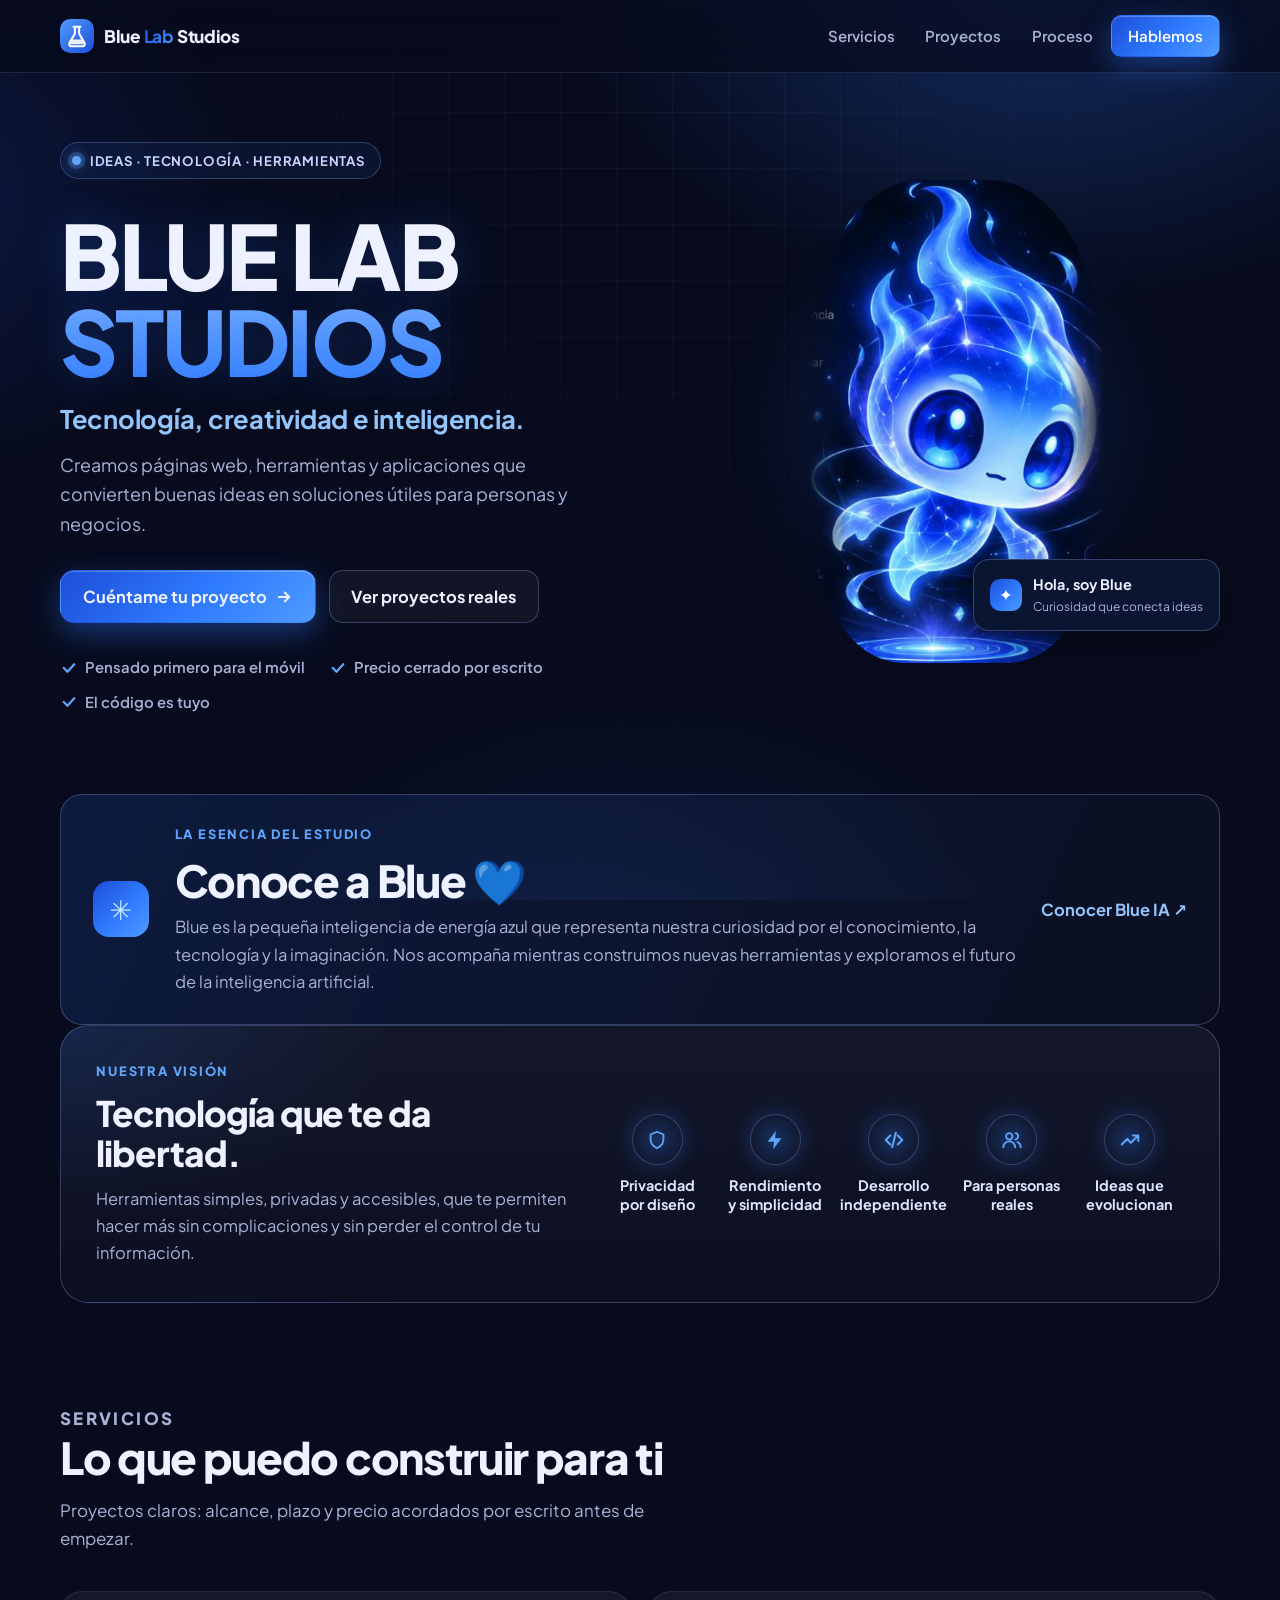
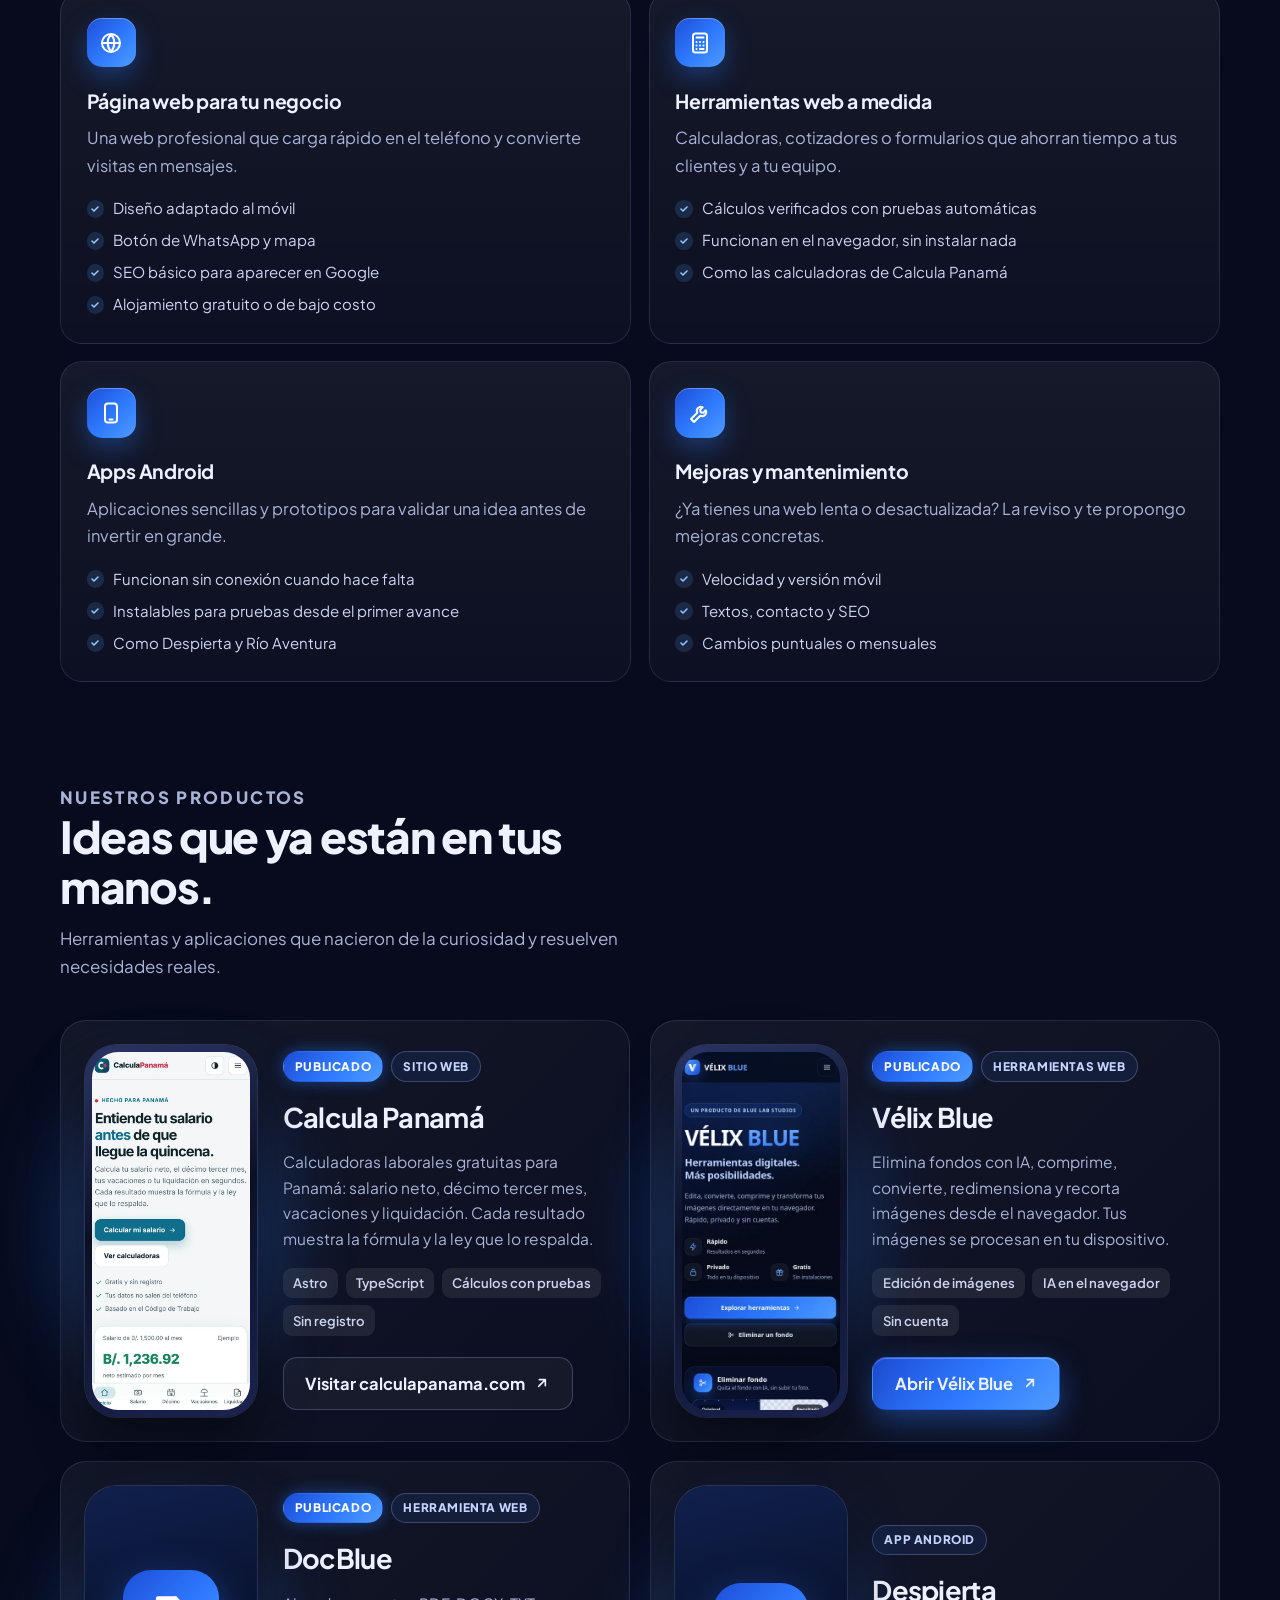
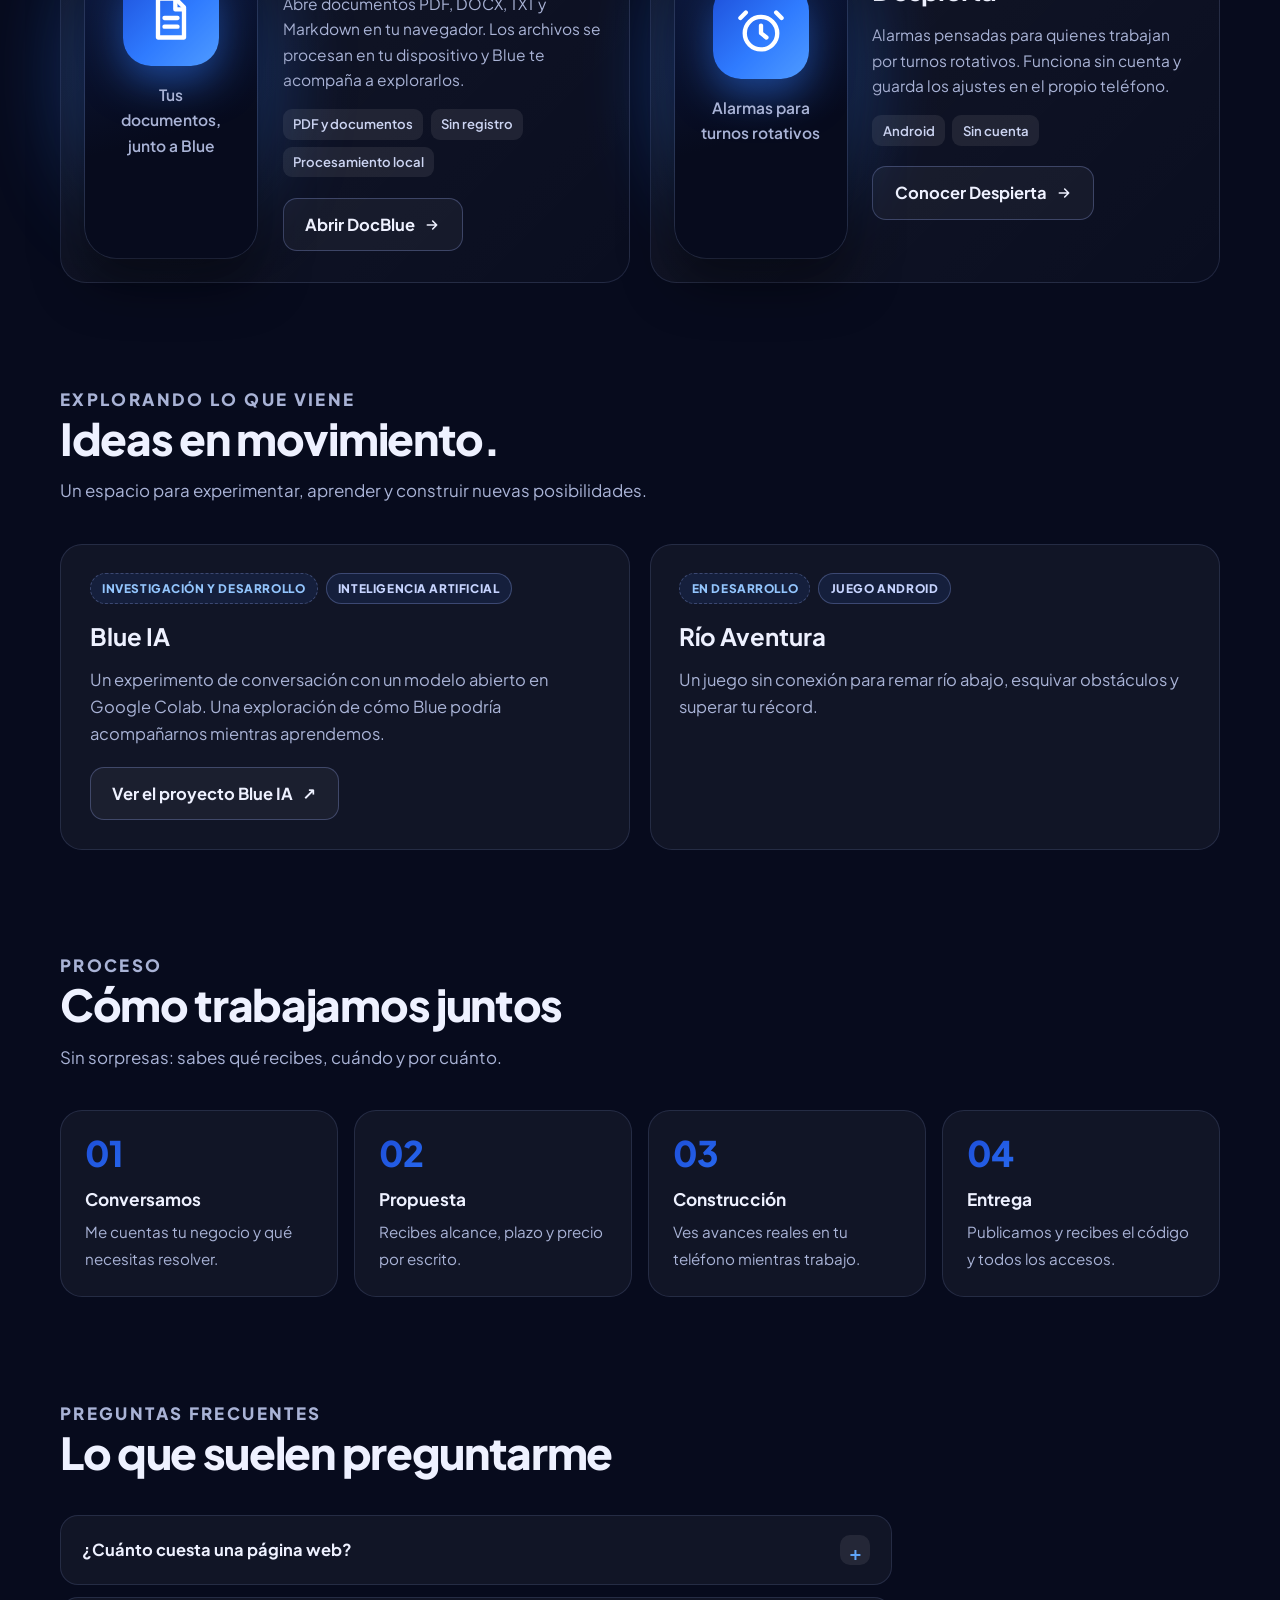
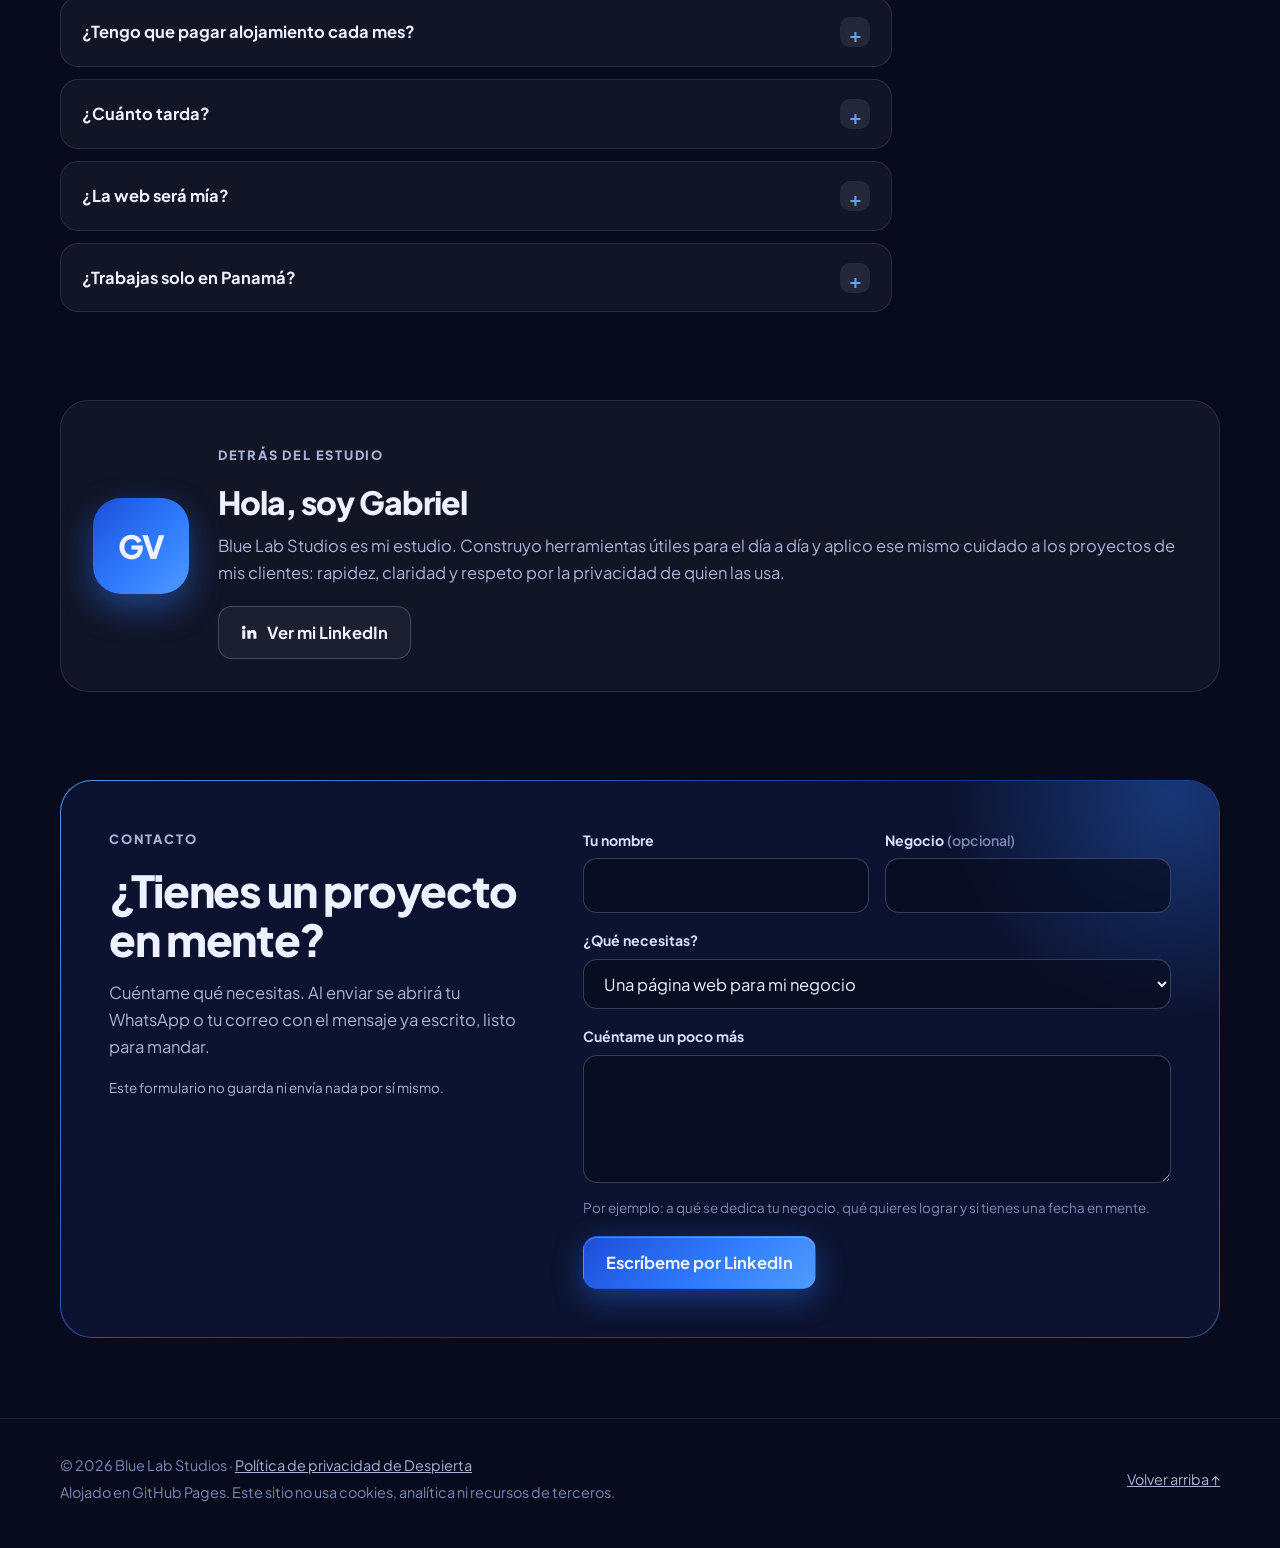
==== index.html @ 91bb4a56 "Renovar portada de Blue Lab Studios" ====
<!doctype html>
<html lang="es">
<head>
<meta charset="utf-8">
<meta name="viewport" content="width=device-width, initial-scale=1">
<title>Blue Lab Studios · Tecnología, creatividad e inteligencia</title>
<link rel="canonical" href="https://gabrielvillarreta555-code.github.io/">
<meta name="description" content="Blue Lab Studios crea páginas web, aplicaciones y herramientas como Calcula Panamá, Vélix Blue y DocBlue. Tecnología, creatividad e inteligencia.">
<meta name="theme-color" content="#070b1d">
<meta property="og:site_name" content="Blue Lab Studios">
<meta property="og:title" content="Blue Lab Studios · Tecnología, creatividad e inteligencia">
<meta property="og:description" content="Conoce los productos y servicios de Blue Lab Studios: herramientas web, aplicaciones e investigación en inteligencia artificial.">
<meta property="og:type" content="website">
<meta property="og:url" content="https://gabrielvillarreta555-code.github.io/">
<link rel="preload" href="fonts/plus-jakarta-sans.woff2" as="font" type="font/woff2" crossorigin>
<script type="application/ld+json">
{
 "@context": "https://schema.org",
 "@graph": [
  {
   "@type": "Organization",
   "@id": "https://gabrielvillarreta555-code.github.io/#estudio",
   "name": "Blue Lab Studios",
   "url": "https://gabrielvillarreta555-code.github.io/",
   "description": "Estudio independiente de desarrollo: páginas web, herramientas web a medida y apps Android.",
   "founder": {
    "@id": "https://gabrielvillarreta555-code.github.io/#gabriel"
   },
   "brand": [
    {
     "@type": "Brand",
     "name": "Calcula Panamá",
     "url": "https://calculapanama.com/"
    },
    {
     "@type": "Brand",
     "name": "Despierta",
     "url": "https://gabrielvillarreta555-code.github.io/despierta/"
    }
   ],
   "makesOffer": [
    {
     "@type": "Offer",
     "itemOffered": {
      "@type": "Service",
      "name": "Páginas web para negocios",
      "description": "Sitios rápidos y adaptados al móvil, con SEO básico y contacto por WhatsApp."
     }
    },
    {
     "@type": "Offer",
     "itemOffered": {
      "@type": "Service",
      "name": "Herramientas web a medida",
      "description": "Calculadoras, cotizadores y utilidades que funcionan en el navegador."
     }
    },
    {
     "@type": "Offer",
     "itemOffered": {
      "@type": "Service",
      "name": "Apps Android",
      "description": "Aplicaciones Android sencillas y prototipos para validar una idea."
     }
    }
   ]
  },
  {
   "@type": "Person",
   "@id": "https://gabrielvillarreta555-code.github.io/#gabriel",
   "name": "Gabriel Villarreta",
   "url": "https://gabrielvillarreta555-code.github.io/",
   "jobTitle": "Fundador",
   "worksFor": {
    "@id": "https://gabrielvillarreta555-code.github.io/#estudio"
   },
   "sameAs": [
    "https://www.linkedin.com/in/gabriel-villarreta-1aa114441/"
   ]
  },
  {
   "@type": "WebSite",
   "@id": "https://gabrielvillarreta555-code.github.io/#sitio",
   "name": "Blue Lab Studios",
   "url": "https://gabrielvillarreta555-code.github.io/",
   "inLanguage": "es",
   "publisher": {
    "@id": "https://gabrielvillarreta555-code.github.io/#estudio"
   }
  }
 ]
}
</script>
<style>
@font-face{font-family:"Jakarta";src:url("fonts/plus-jakarta-sans.woff2") format("woff2");font-weight:200 800;font-display:swap}
:root{
  --bg:#070b1d;--bg2:#0c1330;--panel:rgba(255,255,255,.045);--panel2:rgba(255,255,255,.08);
  --line:rgba(160,180,255,.14);--line2:rgba(160,180,255,.28);
  --text:#eef1ff;--soft:#a9b3d6;--mute:#7c88b3;
  --blue:#2f7bff;--blue2:#60a5fa;--blue3:#93c5fd;--deep:#1d4ed8;
  --grad:linear-gradient(135deg,#1d4ed8 0%,#2f7bff 55%,#4f9bff 100%);
  --radius:22px;
}
*{box-sizing:border-box}
[hidden]{display:none!important}
html{-webkit-text-size-adjust:100%;scroll-behavior:smooth;scroll-padding-top:5.5rem}
body{margin:0;color:var(--text);background:var(--bg);font:16.5px/1.65 "Jakarta",system-ui,-apple-system,"Segoe UI",Roboto,Arial,sans-serif;overflow-x:hidden}
img{max-width:100%;display:block}
a{color:var(--blue2)}
a:focus-visible,button:focus-visible,input:focus-visible,select:focus-visible,textarea:focus-visible,summary:focus-visible{outline:2px solid var(--blue2);outline-offset:3px;border-radius:10px}
.wrap{width:min(1160px,100% - 2.5rem);margin-inline:auto}
.skip{position:absolute;left:1rem;top:-5rem;padding:.6rem 1rem;border-radius:12px;background:var(--text);color:var(--bg);font-weight:700;z-index:100}
.skip:focus{top:1rem}

/* Fondo: brillos y rejilla */
.sky{position:fixed;inset:0;z-index:-1;pointer-events:none;
  background:
    radial-gradient(44rem 32rem at 82% -6%,rgba(47,123,255,.32),transparent 70%),
    radial-gradient(36rem 26rem at -12% 22%,rgba(29,78,216,.22),transparent 70%),
    radial-gradient(40rem 30rem at 50% 115%,rgba(47,123,255,.12),transparent 70%),
    var(--bg)}
.sky::after{content:"";position:absolute;inset:0;
  background-image:linear-gradient(rgba(160,180,255,.06) 1px,transparent 1px),linear-gradient(90deg,rgba(160,180,255,.06) 1px,transparent 1px);
  background-size:56px 56px;
  -webkit-mask-image:radial-gradient(ellipse at 50% 0%,#000 0%,transparent 70%);mask-image:radial-gradient(ellipse at 50% 0%,#000 0%,transparent 70%)}

/* Navegación */
.nav{position:sticky;top:0;z-index:50;backdrop-filter:blur(14px);-webkit-backdrop-filter:blur(14px);background:rgba(7,11,29,.72);border-bottom:1px solid var(--line)}
.nav .wrap{display:flex;align-items:center;justify-content:space-between;gap:1rem;height:4.5rem}
.logo{display:flex;align-items:center;gap:.65rem;color:var(--text);text-decoration:none;font-weight:800;letter-spacing:-.01em;font-size:1.08rem;white-space:nowrap}
.logo b{background:var(--grad);-webkit-background-clip:text;background-clip:text;color:transparent}
.links{display:flex;align-items:center;gap:.4rem}
.links a{color:var(--soft);text-decoration:none;font-weight:600;font-size:.94rem;padding:.45rem .75rem;border-radius:10px}
.links a:hover{color:var(--text);background:var(--panel)}
.links a.btn-main{color:#fff;padding:.5rem 1rem}
@media (max-width:820px){.links .hide-sm{display:none}}

/* Botones */
.btn{display:inline-flex;align-items:center;justify-content:center;gap:.55rem;min-height:48px;padding:.75rem 1.35rem;border-radius:14px;border:1px solid var(--line2);background:var(--panel);color:var(--text);font:inherit;font-weight:700;text-decoration:none;cursor:pointer;transition:transform .18s ease,box-shadow .18s ease,background .18s ease}
.btn:hover{transform:translateY(-2px);background:var(--panel2)}
.btn-main{border-color:transparent;background:var(--grad);box-shadow:0 10px 30px rgba(47,123,255,.4),inset 0 1px 0 rgba(255,255,255,.25)}
.btn-main:hover{background:var(--grad);box-shadow:0 14px 40px rgba(47,123,255,.55),inset 0 1px 0 rgba(255,255,255,.25)}
.btn-sm{min-height:40px;padding:.5rem 1rem;border-radius:12px;font-size:.92rem}
.btn svg{flex:none}

/* Portada */
.hero{display:grid;grid-template-columns:1.05fr .95fr;align-items:center;gap:3rem;padding:3.5rem 0 4rem}
@media (max-width:920px){.hero{grid-template-columns:1fr;padding-top:2rem;gap:3rem}}
.pill{display:inline-flex;align-items:center;gap:.55rem;padding:.4rem .95rem .4rem .7rem;border:1px solid var(--line2);border-radius:999px;background:rgba(59,130,255,.08);color:#c7d4ff;font-size:.82rem;font-weight:700;letter-spacing:.06em;text-transform:uppercase}
.pill i{width:.55rem;height:.55rem;border-radius:50%;background:var(--blue2);box-shadow:0 0 0 4px rgba(96,165,250,.22),0 0 12px var(--blue2)}
h1{font-size:clamp(2.45rem,6.2vw,4.4rem);line-height:1.04;letter-spacing:-.035em;margin:1.3rem 0 0;font-weight:800}
.brand-title{font-size:clamp(3rem,8.5vw,5.6rem);line-height:.95;text-transform:uppercase;letter-spacing:-.03em;text-shadow:0 0 40px rgba(47,123,255,.25)}
.tagline{font-size:clamp(1.25rem,2.6vw,1.6rem);font-weight:700;line-height:1.3;color:var(--blue3);margin:1.2rem 0 0;max-width:30rem;letter-spacing:-.01em}
.grad{background:linear-gradient(180deg,#7db4ff 0%,#2f7bff 100%);-webkit-background-clip:text;background-clip:text;color:transparent}
.lead{color:var(--soft);font-size:clamp(1rem,1.7vw,1.12rem);max-width:34rem;margin:.9rem 0 2rem}
.actions{display:flex;flex-wrap:wrap;gap:.8rem}
.checks{display:flex;flex-wrap:wrap;gap:.6rem 1.5rem;list-style:none;padding:0;margin:2rem 0 0;color:var(--soft);font-size:.93rem;font-weight:600}
.checks li{display:flex;align-items:center;gap:.45rem}
.checks svg{color:var(--blue2)}

/* Composición de teléfonos */
.stage{position:relative;height:560px;max-width:520px;margin-inline:auto;width:100%}
.stage::before{content:"";position:absolute;inset:12% 8%;border-radius:50%;background:radial-gradient(circle,rgba(47,123,255,.5),rgba(29,78,216,.22) 45%,transparent 70%);filter:blur(30px)}
.net{position:absolute;inset:-8% -12%;width:124%;height:116%;opacity:.35;pointer-events:none}
@media (max-width:920px){.hero{overflow-x:clip}.net{inset:0;width:100%;height:100%}}
.phone{position:absolute;width:232px;aspect-ratio:390/844;border-radius:34px;padding:7px;background:linear-gradient(160deg,#2a3566,#0b1024 45%,#1b2350);box-shadow:0 30px 60px rgba(0,0,0,.55),0 0 0 1px rgba(160,180,255,.25),inset 0 0 0 1px rgba(255,255,255,.06)}
.phone img{width:100%;height:100%;object-fit:cover;object-position:top;border-radius:28px}
.p1{left:50%;top:10px;transform:translateX(-36%) rotate(3deg);z-index:2}
.p2{left:50%;top:60px;transform:translateX(-118%) rotate(-7deg);z-index:1;opacity:.92}
.chip{position:absolute;z-index:3;display:flex;align-items:center;gap:.6rem;padding:.65rem .9rem;border-radius:16px;background:rgba(12,19,48,.78);border:1px solid var(--line2);backdrop-filter:blur(10px);-webkit-backdrop-filter:blur(10px);box-shadow:0 14px 30px rgba(0,0,0,.35);font-size:.86rem;font-weight:700;white-space:nowrap}
.chip small{display:block;color:var(--soft);font-weight:600;font-size:.74rem}
.chip .dot{width:2rem;height:2rem;border-radius:10px;display:grid;place-items:center;background:var(--grad);flex:none}
.c1{right:0;top:70px}.c2{left:0;bottom:90px}.c3{right:6%;bottom:18px}
@media (prefers-reduced-motion:no-preference){
  .chip{animation:float 6s ease-in-out infinite}.c2{animation-delay:-2s}.c3{animation-delay:-4s}
  @keyframes float{50%{translate:0 -10px}}
}
@media (max-width:520px){
  .stage{height:470px}.phone{width:196px}
  .p1{transform:translateX(-30%) rotate(3deg)}.p2{transform:translateX(-108%) rotate(-7deg);top:50px}
  .c1{top:24px;right:-4px}.c2{left:-4px;bottom:120px}.c3{bottom:8px;right:0}
}

/* Secciones */
section{padding:5.5rem 0 0}
.head{max-width:40rem;margin-bottom:2.4rem}
.kicker{color:var(--blue2);font-weight:800;font-size:.8rem;letter-spacing:.14em;text-transform:uppercase;margin:0 0 .7rem}
h2{font-size:clamp(1.85rem,4vw,2.75rem);line-height:1.12;letter-spacing:-.03em;margin:0;font-weight:800}
.head p{color:var(--soft);margin:.9rem 0 0;font-size:1.06rem}

/* Visión */
.vision{display:grid;grid-template-columns:.9fr 1.1fr;gap:2rem;align-items:center;padding:2.2rem;border-radius:28px;border:1px solid var(--line2);background:radial-gradient(30rem 16rem at 0% 0%,rgba(47,123,255,.16),transparent 70%),linear-gradient(180deg,rgba(255,255,255,.05),rgba(255,255,255,.02))}
@media (max-width:900px){.vision{grid-template-columns:1fr}}
.vision h2{font-size:clamp(1.6rem,3.2vw,2.2rem)}
.vision-text p:last-child{color:var(--soft);margin:.8rem 0 0}
.values{list-style:none;margin:0;padding:0;display:grid;grid-template-columns:repeat(5,1fr);gap:.6rem;text-align:center;font-size:.9rem;font-weight:700;line-height:1.3;color:#dbe6ff}
@media (max-width:600px){.values{grid-template-columns:repeat(2,1fr);gap:1.2rem .6rem}.values li:last-child{grid-column:1/-1}}
.vicon{width:3.2rem;height:3.2rem;margin:0 auto .7rem;border-radius:50%;display:grid;place-items:center;color:var(--blue2);background:radial-gradient(circle,rgba(47,123,255,.28),rgba(47,123,255,.06) 70%);border:1px solid var(--line2);box-shadow:0 0 22px rgba(47,123,255,.3)}
/* Cifras */
.stats{display:grid;grid-template-columns:repeat(3,1fr);gap:1rem;padding:1.4rem;border:1px solid var(--line);border-radius:var(--radius);background:var(--panel)}
.stats div{text-align:center;padding:.4rem}
.stats strong{display:block;font-size:clamp(1.7rem,4vw,2.3rem);font-weight:800;letter-spacing:-.03em}
.stats span{color:var(--soft);font-size:.9rem;font-weight:600}
@media (max-width:640px){.stats{grid-template-columns:1fr;gap:.2rem}}

/* Servicios */
.services{display:grid;grid-template-columns:repeat(2,1fr);gap:1.1rem}
@media (max-width:760px){.services{grid-template-columns:1fr}}
.card{position:relative;padding:1.6rem;border-radius:var(--radius);border:1px solid var(--line);background:linear-gradient(180deg,rgba(255,255,255,.06),rgba(255,255,255,.025));transition:transform .2s ease,border-color .2s ease,box-shadow .2s ease}
.card:hover{transform:translateY(-4px);border-color:var(--line2);box-shadow:0 18px 40px rgba(0,0,0,.35)}
.tile{width:3.1rem;height:3.1rem;border-radius:15px;display:grid;place-items:center;color:#fff;margin-bottom:1.1rem;}
.tile{background:var(--grad);box-shadow:0 10px 26px rgba(47,123,255,.35),inset 0 1px 0 rgba(255,255,255,.3)}
.card h3{margin:0 0 .45rem;font-size:1.22rem;letter-spacing:-.01em}
.card>p{margin:0;color:var(--soft)}
.card ul{list-style:none;padding:0;margin:1.1rem 0 0;display:grid;gap:.45rem;color:#cdd5f3;font-size:.94rem}
.card li{display:flex;gap:.55rem;align-items:flex-start}
.card li::before{content:"";flex:none;width:1.1rem;height:1.1rem;margin-top:.22rem;border-radius:50%;background:rgba(96,165,250,.16) url("data:image/svg+xml,%3Csvg xmlns='http://www.w3.org/2000/svg' viewBox='0 0 24 24' fill='none' stroke='%2393c5fd' stroke-width='3.2' stroke-linecap='round' stroke-linejoin='round'%3E%3Cpath d='m6 12 4 4 8-8'/%3E%3C/svg%3E") center/70% no-repeat}

/* Proyectos */
.work{display:grid;grid-template-columns:repeat(2,1fr);gap:1.2rem}
@media (max-width:1000px){.work{grid-template-columns:1fr}}
.project{display:grid;grid-template-columns:auto 1fr;gap:1.6rem;align-items:center;padding:1.5rem;border-radius:26px;border:1px solid var(--line);background:linear-gradient(135deg,rgba(255,255,255,.055),rgba(255,255,255,.015));transition:border-color .2s ease}
.project:hover{border-color:var(--line2)}
@media (max-width:560px){.project{grid-template-columns:1fr;gap:1.4rem}}
.shot{position:relative;justify-self:center;width:172px;aspect-ratio:390/844;border-radius:32px;padding:7px;background:linear-gradient(160deg,#2a3566,#0b1024 45%,#1b2350);box-shadow:0 24px 50px rgba(0,0,0,.5),0 0 0 1px rgba(160,180,255,.22)}
.shot img{width:100%;height:100%;object-fit:cover;object-position:top;border-radius:26px}
.shot::before{content:"";position:absolute;inset:-18%;z-index:-1;border-radius:50%;filter:blur(36px);opacity:.55;background:radial-gradient(circle,#2f7bff,transparent 65%)}
.art{display:grid;place-items:center;align-content:center;gap:1rem;background:linear-gradient(165deg,#10204d,#070b1d 65%);color:#fff;text-align:center;padding:1.5rem}
.art .clock{width:96px;height:96px;border-radius:28px;display:grid;place-items:center;background:var(--grad);box-shadow:0 16px 40px rgba(47,123,255,.5)}
.art p{margin:0;color:var(--soft);font-size:.88rem;font-weight:600}
.meta{display:flex;flex-wrap:wrap;align-items:center;gap:.5rem;margin-bottom:.8rem}
.badge{font-size:.74rem;font-weight:800;letter-spacing:.05em;text-transform:uppercase;padding:.28rem .7rem;border-radius:999px;border:1px solid var(--line2);color:#c7d4ff;background:rgba(59,130,255,.1)}
.badge.live{color:#fff;border-color:transparent;background:var(--grad);box-shadow:0 0 16px rgba(47,123,255,.45)}
.badge.soon{color:var(--blue3);border-style:dashed}
.project h3{font-size:clamp(1.4rem,2.4vw,1.7rem);letter-spacing:-.025em;margin:0 0 .6rem}
.project p{color:var(--soft);margin:0 0 1rem;max-width:34rem;font-size:.97rem}
.tags{display:flex;flex-wrap:wrap;gap:.45rem;list-style:none;padding:0;margin:0 0 1.3rem}
.tags li{font-size:.82rem;font-weight:600;color:#cdd5f3;padding:.28rem .65rem;border-radius:9px;background:var(--panel2)}

/* Proceso */
.steps{display:grid;grid-template-columns:repeat(4,1fr);gap:1rem;list-style:none;padding:0;margin:0;counter-reset:paso}
@media (max-width:900px){.steps{grid-template-columns:repeat(2,1fr)}}
@media (max-width:520px){.steps{grid-template-columns:1fr}}
.steps li{position:relative;padding:1.5rem;border-radius:var(--radius);border:1px solid var(--line);background:var(--panel)}
.steps li::before{counter-increment:paso;content:"0" counter(paso);display:block;font-size:2.2rem;font-weight:800;letter-spacing:-.04em;line-height:1;margin-bottom:.9rem;background:var(--grad);-webkit-background-clip:text;background-clip:text;color:transparent}
.steps strong{display:block;font-size:1.08rem;margin-bottom:.3rem}
.steps span{color:var(--soft);font-size:.95rem}

/* Preguntas */
.faq{display:grid;gap:.8rem;max-width:52rem}
details{border:1px solid var(--line);border-radius:18px;background:var(--panel);padding:0 1.3rem;transition:border-color .2s ease}
details[open]{border-color:var(--line2);background:var(--panel2)}
summary{cursor:pointer;list-style:none;display:flex;justify-content:space-between;align-items:center;gap:1rem;padding:1.15rem 0;font-weight:700;font-size:1.03rem}
summary::-webkit-details-marker{display:none}
summary::after{content:"+";flex:none;width:1.9rem;height:1.9rem;border-radius:10px;display:grid;place-items:center;background:var(--panel2);color:var(--blue2);font-size:1.25rem;font-weight:600;transition:transform .2s ease}
details[open] summary::after{transform:rotate(45deg)}
details p{margin:0 0 1.2rem;color:var(--soft)}

/* Sobre mí */
.about{display:grid;grid-template-columns:auto 1fr;gap:1.8rem;align-items:center;padding:2rem;border-radius:28px;border:1px solid var(--line);background:var(--panel)}
@media (max-width:640px){.about{grid-template-columns:1fr}}
.avatar{width:96px;height:96px;border-radius:28px;display:grid;place-items:center;background:var(--grad);font-size:2rem;font-weight:800;letter-spacing:-.04em;box-shadow:0 14px 34px rgba(47,123,255,.45)}
.about h2{font-size:clamp(1.5rem,3vw,2rem)}
.about p{color:var(--soft);margin:.7rem 0 1.2rem}

/* Contacto */
.contact{position:relative;padding:clamp(1.5rem,4vw,3rem);border-radius:32px;background:linear-gradient(var(--bg2),var(--bg2)) padding-box,linear-gradient(135deg,rgba(96,165,250,.9),rgba(29,78,216,.6),rgba(96,165,250,.5)) border-box;border:1.5px solid transparent;overflow:hidden}
.contact::before{content:"";position:absolute;width:30rem;height:30rem;right:-12rem;top:-14rem;border-radius:50%;background:radial-gradient(circle,rgba(47,123,255,.35),transparent 65%);pointer-events:none}
.contact-grid{position:relative;display:grid;grid-template-columns:.85fr 1.15fr;gap:2.5rem}
@media (max-width:860px){.contact-grid{grid-template-columns:1fr;gap:1.5rem}}
.contact h2{margin-bottom:.9rem}
.contact .intro p{color:var(--soft);margin:0 0 1rem}
form{display:grid;gap:1rem}
.row{display:grid;grid-template-columns:1fr 1fr;gap:1rem}
@media (max-width:560px){.row{grid-template-columns:1fr}}
label{display:block;font-size:.88rem;font-weight:700;margin-bottom:.4rem;color:#d7deff}
label span{color:var(--mute);font-weight:600}
input,select,textarea{width:100%;font:inherit;color:var(--text);background:rgba(7,11,29,.65);border:1px solid var(--line2);border-radius:14px;padding:.8rem .95rem;transition:border-color .15s ease,box-shadow .15s ease}
input:focus,select:focus,textarea:focus{border-color:var(--blue2);box-shadow:0 0 0 4px rgba(47,123,255,.2)}
select option{color:#111}
textarea{min-height:8rem;resize:vertical}
.hint{font-size:.84rem;color:var(--mute);margin:.45rem 0 0}
.error{margin:0;padding:.7rem .9rem;border-radius:12px;background:rgba(239,68,68,.12);border:1px solid rgba(239,68,68,.35);color:#fecaca;font-size:.92rem;font-weight:600}
.form-actions{display:flex;flex-wrap:wrap;gap:.8rem}

footer{margin-top:5rem;border-top:1px solid var(--line);padding:2rem 0 2.5rem;color:var(--mute);font-size:.9rem}
footer .wrap{display:flex;flex-wrap:wrap;justify-content:space-between;align-items:center;gap:1rem}
footer p{margin:.2rem 0}
footer a{color:var(--soft)}

/* Blue: ilustración de la referencia y proyectos experimentales */
.blue-stage{position:relative;isolation:isolate;display:grid;place-items:center;min-height:510px}
.blue-stage-glow{position:absolute;width:80%;aspect-ratio:1;border-radius:50%;background:radial-gradient(circle,rgba(39,122,255,.26),transparent 68%);filter:blur(24px);z-index:-1}
.blue-portrait{width:min(72%,295px);aspect-ratio:352/577;border-radius:38% 38% 32% 32%;background-image:url("img/blue-referencia.jpg");background-size:364% 148%;background-position:18% 9.4%;background-repeat:no-repeat;-webkit-mask-image:linear-gradient(to right,transparent,#000 14%,#000 88%,transparent);mask-image:linear-gradient(to right,transparent,#000 14%,#000 88%,transparent);box-shadow:0 0 60px rgba(30,119,255,.18)}
.blue-caption{position:absolute;right:0;bottom:9%;display:flex;align-items:center;gap:.7rem;padding:.8rem 1rem;border:1px solid var(--line2);border-radius:16px;background:#0a1531;box-shadow:0 14px 30px #0005}
.blue-caption-dot{display:grid;place-items:center;width:2rem;height:2rem;border-radius:10px;background:var(--grad);color:white}
.blue-caption strong,.blue-caption small{display:block}.blue-caption strong{font-size:.9rem}.blue-caption small{font-size:.75rem;color:var(--soft)}
.blue-intro{display:grid;grid-template-columns:auto 1fr auto;align-items:center;gap:1.6rem;margin:1rem 0 0;padding:1.8rem 2rem;border:1px solid var(--line2);border-radius:var(--radius);background:linear-gradient(115deg,rgba(47,123,255,.14),rgba(255,255,255,.02))}
.blue-intro-symbol{display:grid;place-items:center;width:3.5rem;height:3.5rem;border-radius:16px;color:#bde5ff;background:var(--grad);font-size:1.7rem}.blue-intro h2{margin:0 0 .5rem}.blue-intro p:last-child{color:var(--soft);max-width:56rem;margin:0}.blue-intro-link{white-space:nowrap;font-weight:700;text-decoration:none;color:var(--blue3)}
.experiments{display:grid;grid-template-columns:repeat(2,minmax(0,1fr));gap:1.2rem}.experiment{padding:1.8rem;border:1px solid var(--line);border-radius:var(--radius);background:var(--panel)}.experiment h3{font-size:1.5rem;margin:0 0 .6rem}.experiment p{color:var(--soft);margin:0 0 1.2rem}
@media(max-width:920px){.blue-stage{min-height:440px}.blue-portrait{width:min(62%,270px)}.blue-intro{grid-template-columns:auto 1fr}.blue-intro-link{grid-column:2}}
@media(max-width:360px){.nav .wrap{gap:.4rem}.logo{font-size:.9rem;gap:.4rem}.logo svg{width:28px;height:28px}.links a.btn-main{padding:.5rem .7rem}}
@media(max-width:600px){.blue-stage{min-height:390px}.blue-portrait{width:min(62%,235px)}.blue-caption{right:0;bottom:4%}.blue-intro{grid-template-columns:1fr;gap:1rem;padding:1.5rem}.blue-intro-link{grid-column:1}.experiments{grid-template-columns:1fr}.project .btn{max-width:100%}}
</style>
</head>
<!--
  CONTACTO: escribe aquí tu número de WhatsApp (solo dígitos, con código de país,
  por ejemplo 507XXXXXXXX) y tu correo de contacto. Mientras estén vacíos, los
  botones correspondientes no se muestran y el formulario ofrece LinkedIn.
-->
<body data-whatsapp="" data-email="">
<div class="sky" aria-hidden="true"></div>
<a class="skip" href="#contenido">Saltar al contenido</a>

<header class="nav">
<div class="wrap">
<a class="logo" href="./" aria-label="Blue Lab Studios, inicio">
<svg width="34" height="34" viewBox="0 0 40 40" aria-hidden="true">
<defs><linearGradient id="lg" x1="0" y1="0" x2="1" y2="1"><stop stop-color="#4f9bff"/><stop offset="1" stop-color="#1d4ed8"/></linearGradient></defs>
<rect width="40" height="40" rx="12" fill="url(#lg)"/>
<path d="M16 9h8M17.5 9v8.2l-6.3 10.9A2.6 2.6 0 0 0 13.5 32h13a2.6 2.6 0 0 0 2.3-3.9l-6.3-10.9V9" fill="none" stroke="#fff" stroke-width="2.4" stroke-linecap="round" stroke-linejoin="round"/>
<path d="M14.6 24h10.8l2.4 4.2a1 1 0 0 1-.9 1.5H13.1a1 1 0 0 1-.9-1.5z" fill="#fff" opacity=".9"/>
</svg>
<span>Blue <b>Lab</b> Studios</span>
</a>
<nav class="links" aria-label="Principal">
<a class="hide-sm" href="#servicios">Servicios</a>
<a class="hide-sm" href="#proyectos">Proyectos</a>
<a class="hide-sm" href="#proceso">Proceso</a>
<a class="btn btn-main btn-sm" href="#contacto">Hablemos</a>
</nav>
</div>
</header>

<main id="contenido" class="wrap">
<section class="hero" aria-labelledby="t-hero">
<div>
<p class="pill"><i aria-hidden="true"></i> Ideas · Tecnología · Herramientas</p>
<h1 id="t-hero" class="brand-title">Blue Lab<br><span class="grad">Studios</span></h1>
<p class="tagline">Tecnología, creatividad e inteligencia.</p>
<p class="lead">Creamos páginas web, herramientas y aplicaciones que convierten buenas ideas en soluciones útiles para personas y negocios.</p>
<div class="actions">
<a class="btn btn-main" href="#contacto">Cuéntame tu proyecto
<svg width="18" height="18" viewBox="0 0 24 24" fill="none" stroke="currentColor" stroke-width="2.4" stroke-linecap="round" stroke-linejoin="round" aria-hidden="true"><path d="M5 12h14M13 6l6 6-6 6"/></svg></a>
<a class="btn" href="#proyectos">Ver proyectos reales</a>
</div>
<ul class="checks">
<li><svg width="18" height="18" viewBox="0 0 24 24" fill="none" stroke="currentColor" stroke-width="3" stroke-linecap="round" stroke-linejoin="round" aria-hidden="true"><path d="m5 12 5 5 9-10"/></svg>Pensado primero para el móvil</li>
<li><svg width="18" height="18" viewBox="0 0 24 24" fill="none" stroke="currentColor" stroke-width="3" stroke-linecap="round" stroke-linejoin="round" aria-hidden="true"><path d="m5 12 5 5 9-10"/></svg>Precio cerrado por escrito</li>
<li><svg width="18" height="18" viewBox="0 0 24 24" fill="none" stroke="currentColor" stroke-width="3" stroke-linecap="round" stroke-linejoin="round" aria-hidden="true"><path d="m5 12 5 5 9-10"/></svg>El código es tuyo</li>
</ul>
</div>

<div class="blue-stage">
<div class="blue-stage-glow" aria-hidden="true"></div>
<div class="blue-portrait" role="img" aria-label="Blue, una pequeña criatura luminosa de energía azul con conexiones neuronales"></div>
<div class="blue-caption"><span class="blue-caption-dot" aria-hidden="true">✦</span><div><strong>Hola, soy Blue</strong><small>Curiosidad que conecta ideas</small></div></div>
</div>
</section>

<section class="blue-intro" id="blue" aria-labelledby="t-blue">
<div class="blue-intro-symbol" aria-hidden="true">✳</div>
<div><p class="kicker">La esencia del estudio</p><h2 id="t-blue">Conoce a Blue 💙</h2><p>Blue es la pequeña inteligencia de energía azul que representa nuestra curiosidad por el conocimiento, la tecnología y la imaginación. Nos acompaña mientras construimos nuevas herramientas y exploramos el futuro de la inteligencia artificial.</p></div>
<a class="blue-intro-link" href="#investigacion">Conocer Blue IA <span aria-hidden="true">↗</span></a>
</section>

<section class="vision" aria-labelledby="t-vision">
<div class="vision-text">
<p class="kicker">Nuestra visión</p>
<h2 id="t-vision">Tecnología que te da libertad.</h2>
<p>Herramientas simples, privadas y accesibles, que te permiten hacer más sin complicaciones y sin perder el control de tu información.</p>
</div>
<ul class="values">
<li><span class="vicon"><svg width="22" height="22" viewBox="0 0 24 24" fill="none" stroke="currentColor" stroke-width="2" stroke-linecap="round" stroke-linejoin="round" aria-hidden="true"><path d="M12 3 5 6v5.5c0 4.4 3 7.6 7 9.5 4-1.9 7-5.1 7-9.5V6z"/></svg></span>Privacidad<br>por diseño</li>
<li><span class="vicon"><svg width="22" height="22" viewBox="0 0 24 24" fill="currentColor" aria-hidden="true"><path d="M13 2 4 14h7l-1 8 9-12h-7z"/></svg></span>Rendimiento<br>y simplicidad</li>
<li><span class="vicon"><svg width="22" height="22" viewBox="0 0 24 24" fill="none" stroke="currentColor" stroke-width="2.2" stroke-linecap="round" stroke-linejoin="round" aria-hidden="true"><path d="m8 7-5 5 5 5M16 7l5 5-5 5M14 4l-4 16"/></svg></span>Desarrollo<br>independiente</li>
<li><span class="vicon"><svg width="22" height="22" viewBox="0 0 24 24" fill="none" stroke="currentColor" stroke-width="2" stroke-linecap="round" stroke-linejoin="round" aria-hidden="true"><circle cx="9" cy="8" r="3.5"/><path d="M2.5 20a6.5 6.5 0 0 1 13 0M16 4.6a3.5 3.5 0 0 1 0 6.8M18 14.2a6.5 6.5 0 0 1 3.5 5.8"/></svg></span>Para personas<br>reales</li>
<li><span class="vicon"><svg width="22" height="22" viewBox="0 0 24 24" fill="none" stroke="currentColor" stroke-width="2.2" stroke-linecap="round" stroke-linejoin="round" aria-hidden="true"><path d="m3 17 6-6 4 4 8-8M15 7h6v6"/></svg></span>Ideas que<br>evolucionan</li>
</ul>
</section>

<section id="servicios" aria-labelledby="t-servicios">
<div class="head">
<p class="kicker">Servicios</p>
<h2 id="t-servicios">Lo que puedo construir para ti</h2>
<p>Proyectos claros: alcance, plazo y precio acordados por escrito antes de empezar.</p>
</div>
<div class="services">
<article class="card">
<div class="tile"><svg width="24" height="24" viewBox="0 0 24 24" fill="none" stroke="currentColor" stroke-width="2" stroke-linecap="round" stroke-linejoin="round" aria-hidden="true"><circle cx="12" cy="12" r="9"/><path d="M3 12h18M12 3a14 14 0 0 1 0 18M12 3a14 14 0 0 0 0 18"/></svg></div>
<h3>Página web para tu negocio</h3>
<p>Una web profesional que carga rápido en el teléfono y convierte visitas en mensajes.</p>
<ul><li>Diseño adaptado al móvil</li><li>Botón de WhatsApp y mapa</li><li>SEO básico para aparecer en Google</li><li>Alojamiento gratuito o de bajo costo</li></ul>
</article>
<article class="card">
<div class="tile"><svg width="24" height="24" viewBox="0 0 24 24" fill="none" stroke="currentColor" stroke-width="2" stroke-linecap="round" stroke-linejoin="round" aria-hidden="true"><rect x="5" y="2.5" width="14" height="19" rx="2.5"/><path d="M8.5 6.5h7M8.5 11h.01M12 11h.01M15.5 11h.01M8.5 14.5h.01M12 14.5h.01M15.5 14.5h.01M8.5 18h.01M12 18h3.5"/></svg></div>
<h3>Herramientas web a medida</h3>
<p>Calculadoras, cotizadores o formularios que ahorran tiempo a tus clientes y a tu equipo.</p>
<ul><li>Cálculos verificados con pruebas automáticas</li><li>Funcionan en el navegador, sin instalar nada</li><li>Como las calculadoras de Calcula Panamá</li></ul>
</article>
<article class="card">
<div class="tile"><svg width="24" height="24" viewBox="0 0 24 24" fill="none" stroke="currentColor" stroke-width="2" stroke-linecap="round" stroke-linejoin="round" aria-hidden="true"><rect x="6" y="2.5" width="12" height="19" rx="3"/><path d="M10.5 18.5h3"/></svg></div>
<h3>Apps Android</h3>
<p>Aplicaciones sencillas y prototipos para validar una idea antes de invertir en grande.</p>
<ul><li>Funcionan sin conexión cuando hace falta</li><li>Instalables para pruebas desde el primer avance</li><li>Como Despierta y Río Aventura</li></ul>
</article>
<article class="card">
<div class="tile"><svg width="24" height="24" viewBox="0 0 24 24" fill="none" stroke="currentColor" stroke-width="2" stroke-linecap="round" stroke-linejoin="round" aria-hidden="true"><path d="M14.7 6.3a4 4 0 0 0-5.4 5.4L3 18l3 3 6.3-6.3a4 4 0 0 0 5.4-5.4l-2.6 2.6-2.4-.6-.6-2.4z"/></svg></div>
<h3>Mejoras y mantenimiento</h3>
<p>¿Ya tienes una web lenta o desactualizada? La reviso y te propongo mejoras concretas.</p>
<ul><li>Velocidad y versión móvil</li><li>Textos, contacto y SEO</li><li>Cambios puntuales o mensuales</li></ul>
</article>
</div>
</section>

<section id="proyectos" aria-labelledby="t-proyectos">
<div class="head"><p class="kicker">Nuestros productos</p><h2 id="t-proyectos">Ideas que ya están en tus manos.</h2><p>Herramientas y aplicaciones que nacieron de la curiosidad y resuelven necesidades reales.</p></div>
<div class="work">
<article class="project">
<div class="shot"><img src="img/calcula-panama.webp" width="600" height="1298" loading="lazy" alt="Portada de Calcula Panamá en un teléfono: «Entiende tu salario antes de que llegue la quincena»"></div>
<div>
<div class="meta"><span class="badge live">Publicado</span><span class="badge">Sitio web</span></div>
<h3>Calcula Panamá</h3>
<p>Calculadoras laborales gratuitas para Panamá: salario neto, décimo tercer mes, vacaciones y liquidación. Cada resultado muestra la fórmula y la ley que lo respalda.</p>
<ul class="tags"><li>Astro</li><li>TypeScript</li><li>Cálculos con pruebas</li><li>Sin registro</li></ul>
<a class="btn" href="https://calculapanama.com/" rel="noopener" target="_blank">Visitar calculapanama.com
<svg width="16" height="16" viewBox="0 0 24 24" fill="none" stroke="currentColor" stroke-width="2.4" stroke-linecap="round" stroke-linejoin="round" aria-hidden="true"><path d="M7 17 17 7M8 7h9v9"/></svg></a>
</div>
</article>

<article class="project">
<div class="shot"><img src="img/velix-blue.webp" width="390" height="844" loading="lazy" alt="Interfaz móvil de Vélix Blue: herramientas digitales para transformar imágenes"></div>
<div><div class="meta"><span class="badge live">Publicado</span><span class="badge">Herramientas web</span></div>
<h3>Vélix Blue</h3><p>Elimina fondos con IA, comprime, convierte, redimensiona y recorta imágenes desde el navegador. Tus imágenes se procesan en tu dispositivo.</p>
<ul class="tags"><li>Edición de imágenes</li><li>IA en el navegador</li><li>Sin cuenta</li></ul>
<a class="btn btn-main" href="https://velixblue.com/">Abrir Vélix Blue <svg width="16" height="16" viewBox="0 0 24 24" fill="none" stroke="currentColor" stroke-width="2.4" stroke-linecap="round" stroke-linejoin="round" aria-hidden="true"><path d="M7 17 17 7M8 7h9v9"/></svg></a></div>
</article>

<article class="project">
<div class="shot art">
<div class="clock" aria-hidden="true"><svg width="52" height="52" viewBox="0 0 24 24" fill="none" stroke="#fff" stroke-width="2" stroke-linecap="round" stroke-linejoin="round"><path d="M6 3h8l4 4v14H6z"/><path d="M14 3v5h4M9 12h6M9 16h6"/></svg></div>
<p>Tus documentos,<br>junto a Blue</p>
</div>
<div>
<div class="meta"><span class="badge live">Publicado</span><span class="badge">Herramienta web</span></div>
<h3>DocBlue</h3>
<p>Abre documentos PDF, DOCX, TXT y Markdown en tu navegador. Los archivos se procesan en tu dispositivo y Blue te acompaña a explorarlos.</p>
<ul class="tags"><li>PDF y documentos</li><li>Sin registro</li><li>Procesamiento local</li></ul>
<a class="btn" href="https://gabrielvillarreta555-code.github.io/Docblue/">Abrir DocBlue
<svg width="16" height="16" viewBox="0 0 24 24" fill="none" stroke="currentColor" stroke-width="2.4" stroke-linecap="round" stroke-linejoin="round" aria-hidden="true"><path d="M5 12h14M13 6l6 6-6 6"/></svg></a>
</div>
</article>

<article class="project">
<div class="shot art">
<div class="clock"><svg width="52" height="52" viewBox="0 0 24 24" fill="none" stroke="#fff" stroke-width="2" stroke-linecap="round" stroke-linejoin="round" aria-hidden="true"><circle cx="12" cy="13" r="7.5"/><path d="M12 9.5V13l2.5 2M5 3.5 2.5 6M19 3.5 21.5 6"/></svg></div>
<p>Alarmas para<br>turnos rotativos</p>
</div>
<div>
<div class="meta"><span class="badge">App Android</span></div>
<h3>Despierta</h3>
<p>Alarmas pensadas para quienes trabajan por turnos rotativos. Funciona sin cuenta y guarda los ajustes en el propio teléfono.</p>
<ul class="tags"><li>Android</li><li>Sin cuenta</li></ul>
<a class="btn" href="despierta/">Conocer Despierta
<svg width="16" height="16" viewBox="0 0 24 24" fill="none" stroke="currentColor" stroke-width="2.4" stroke-linecap="round" stroke-linejoin="round" aria-hidden="true"><path d="M5 12h14M13 6l6 6-6 6"/></svg></a>
</div>
</article>
</div>
</section>

<section id="investigacion" aria-labelledby="t-investigacion">
<div class="head"><p class="kicker">Explorando lo que viene</p><h2 id="t-investigacion">Ideas en movimiento.</h2><p>Un espacio para experimentar, aprender y construir nuevas posibilidades.</p></div>
<div class="experiments">
<article class="experiment"><div class="meta"><span class="badge soon">Investigación y desarrollo</span><span class="badge">Inteligencia artificial</span></div><h3>Blue IA</h3><p>Un experimento de conversación con un modelo abierto en Google Colab. Una exploración de cómo Blue podría acompañarnos mientras aprendemos.</p><a class="btn" href="https://github.com/gabrielvillarreta555-code/blue-ia">Ver el proyecto Blue IA <span aria-hidden="true">↗</span></a></article>
<article class="experiment"><div class="meta"><span class="badge soon">En desarrollo</span><span class="badge">Juego Android</span></div><h3>Río Aventura</h3><p>Un juego sin conexión para remar río abajo, esquivar obstáculos y superar tu récord.</p></article>
</div>
</section>

<section id="proceso" aria-labelledby="t-proceso">
<div class="head">
<p class="kicker">Proceso</p>
<h2 id="t-proceso">Cómo trabajamos juntos</h2>
<p>Sin sorpresas: sabes qué recibes, cuándo y por cuánto.</p>
</div>
<ol class="steps">
<li><strong>Conversamos</strong><span>Me cuentas tu negocio y qué necesitas resolver.</span></li>
<li><strong>Propuesta</strong><span>Recibes alcance, plazo y precio por escrito.</span></li>
<li><strong>Construcción</strong><span>Ves avances reales en tu teléfono mientras trabajo.</span></li>
<li><strong>Entrega</strong><span>Publicamos y recibes el código y todos los accesos.</span></li>
</ol>
</section>

<section id="preguntas" aria-labelledby="t-preguntas">
<div class="head">
<p class="kicker">Preguntas frecuentes</p>
<h2 id="t-preguntas">Lo que suelen preguntarme</h2>
</div>
<div class="faq">
<details>
<summary>¿Cuánto cuesta una página web?</summary>
<p>Depende de cuántas secciones y funciones necesites. Después de la primera conversación recibes un precio cerrado por escrito, sin costos escondidos.</p>
</details>
<details>
<summary>¿Tengo que pagar alojamiento cada mes?</summary>
<p>Muchas webs pueden alojarse en servicios gratuitos o de muy bajo costo. Normalmente solo pagas el dominio (tu dirección .com) una vez al año. Te explico las opciones antes de decidir.</p>
</details>
<details>
<summary>¿Cuánto tarda?</summary>
<p>Una página sencilla suele estar lista en pocos días; las herramientas a medida y las apps llevan más tiempo. El plazo concreto va en la propuesta.</p>
</details>
<details>
<summary>¿La web será mía?</summary>
<p>Sí. Al terminar recibes el código, el dominio a tu nombre y los accesos necesarios para que no dependas de nadie.</p>
</details>
<details>
<summary>¿Trabajas solo en Panamá?</summary>
<p>Trabajo en remoto, así que puedo colaborar con negocios de cualquier lugar de habla hispana.</p>
</details>
</div>
</section>

<section aria-labelledby="t-sobre">
<div class="about">
<div class="avatar" aria-hidden="true">GV</div>
<div>
<p class="kicker">Detrás del estudio</p>
<h2 id="t-sobre">Hola, soy Gabriel</h2>
<p>Blue Lab Studios es mi estudio. Construyo herramientas útiles para el día a día y aplico ese mismo cuidado a los proyectos de mis clientes: rapidez, claridad y respeto por la privacidad de quien las usa.</p>
<a class="btn" id="linkedin" href="https://www.linkedin.com/in/gabriel-villarreta-1aa114441/" rel="me noopener" target="_blank">
<svg width="18" height="18" viewBox="0 0 24 24" aria-hidden="true" fill="currentColor"><path d="M4.98 3.5A2.5 2.5 0 1 1 5 8.5a2.5 2.5 0 0 1-.02-5zM3 9.75h4V21H3zM9.5 9.75h3.8v1.6h.05c.53-.95 1.83-1.95 3.77-1.95 4.03 0 4.78 2.5 4.78 5.75V21h-4v-5.1c0-1.22-.02-2.78-1.77-2.78-1.77 0-2.04 1.32-2.04 2.69V21h-4z"/></svg>
Ver mi LinkedIn</a>
</div>
</div>
</section>

<section id="contacto" aria-labelledby="t-contacto">
<div class="contact">
<div class="contact-grid">
<div class="intro">
<p class="kicker">Contacto</p>
<h2 id="t-contacto">¿Tienes un proyecto en mente?</h2>
<p>Cuéntame qué necesitas. Al enviar se abrirá tu WhatsApp o tu correo con el mensaje ya escrito, listo para mandar.</p>
<p class="hint">Este formulario no guarda ni envía nada por sí mismo.</p>
</div>
<form id="form-contacto" novalidate>
<div class="row">
<div><label for="nombre">Tu nombre</label><input id="nombre" name="nombre" autocomplete="name" required></div>
<div><label for="negocio">Negocio <span>(opcional)</span></label><input id="negocio" name="negocio" autocomplete="organization"></div>
</div>
<div>
<label for="tipo">¿Qué necesitas?</label>
<select id="tipo" name="tipo">
<option>Una página web para mi negocio</option>
<option>Una herramienta web a medida</option>
<option>Una app Android</option>
<option>Mejorar una web que ya tengo</option>
<option>Otra cosa</option>
</select>
</div>
<div>
<label for="mensaje">Cuéntame un poco más</label>
<textarea id="mensaje" name="mensaje" required aria-describedby="mensaje-ayuda"></textarea>
<p class="hint" id="mensaje-ayuda">Por ejemplo: a qué se dedica tu negocio, qué quieres lograr y si tienes una fecha en mente.</p>
</div>
<p class="error" id="form-error" role="alert" hidden>Escribe tu nombre y un breve mensaje para continuar.</p>
<div class="form-actions">
<button class="btn btn-main" type="submit" data-canal="whatsapp" hidden>Enviar por WhatsApp</button>
<button class="btn" type="submit" data-canal="email" hidden>Enviar por correo</button>
<a class="btn btn-main" id="contacto-linkedin" href="https://www.linkedin.com/in/gabriel-villarreta-1aa114441/" rel="noopener" target="_blank" hidden>Escríbeme por LinkedIn</a>
</div>
</form>
</div>
</div>
</section>
</main>

<footer>
<div class="wrap">
<div>
<p>© <span id="anio">2026</span> Blue Lab Studios · <a href="despierta/privacidad/">Política de privacidad de Despierta</a></p>
<p>Alojado en GitHub Pages. Este sitio no usa cookies, analítica ni recursos de terceros.</p>
</div>
<p><a href="#contenido">Volver arriba ↑</a></p>
</div>
</footer>

<script>
(function () {
  var body = document.body;
  var whatsapp = (body.dataset.whatsapp || '').replace(/\D/g, '');
  var email = (body.dataset.email || '').trim();
  var form = document.getElementById('form-contacto');
  var error = document.getElementById('form-error');
  var botonWhatsapp = form.querySelector('[data-canal="whatsapp"]');
  var botonEmail = form.querySelector('[data-canal="email"]');
  var botonLinkedin = document.getElementById('contacto-linkedin');

  document.getElementById('anio').textContent = String(new Date().getFullYear());
  botonWhatsapp.hidden = !whatsapp;
  botonEmail.hidden = !email;
  // Sin WhatsApp ni correo configurados, el contacto se hace por LinkedIn.
  botonLinkedin.hidden = Boolean(whatsapp || email);

  form.addEventListener('submit', function (event) {
    event.preventDefault();
    var datos = new FormData(form);
    var nombre = String(datos.get('nombre') || '').trim();
    var mensaje = String(datos.get('mensaje') || '').trim();
    if (!nombre || !mensaje) {
      error.hidden = false;
      (nombre ? form.mensaje : form.nombre).focus();
      return;
    }
    error.hidden = true;
    var negocio = String(datos.get('negocio') || '').trim();
    var texto = 'Hola, soy ' + nombre + (negocio ? ' (' + negocio + ')' : '') + '.\n' +
      'Necesito: ' + datos.get('tipo') + '.\n\n' + mensaje;
    var canal = event.submitter && event.submitter.dataset.canal || (whatsapp ? 'whatsapp' : 'email');
    if (canal === 'whatsapp' && whatsapp) {
      window.open('https://wa.me/' + whatsapp + '?text=' + encodeURIComponent(texto), '_blank', 'noopener');
    } else if (email) {
      window.location.href = 'mailto:' + email + '?subject=' + encodeURIComponent('Proyecto: ' + datos.get('tipo')) + '&body=' + encodeURIComponent(texto);
    }
  });
})();
</script>
</body>
</html>
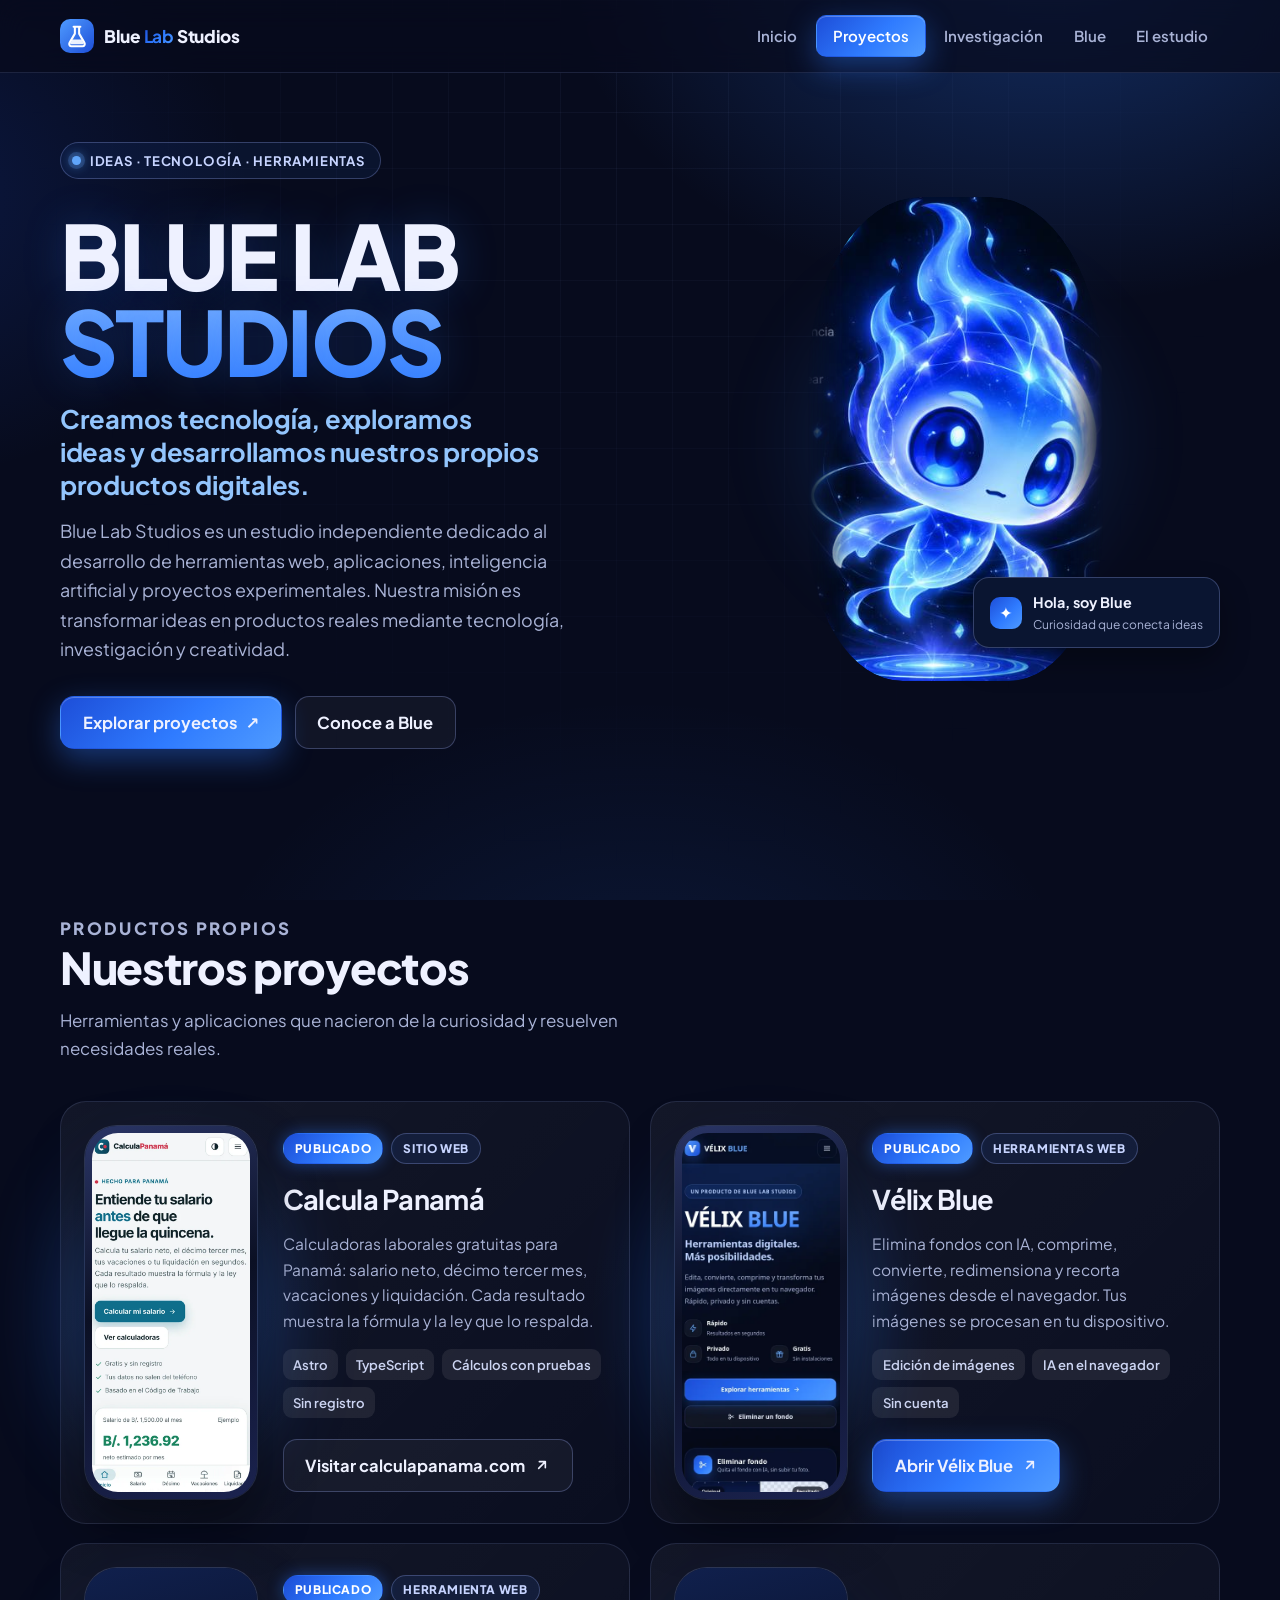
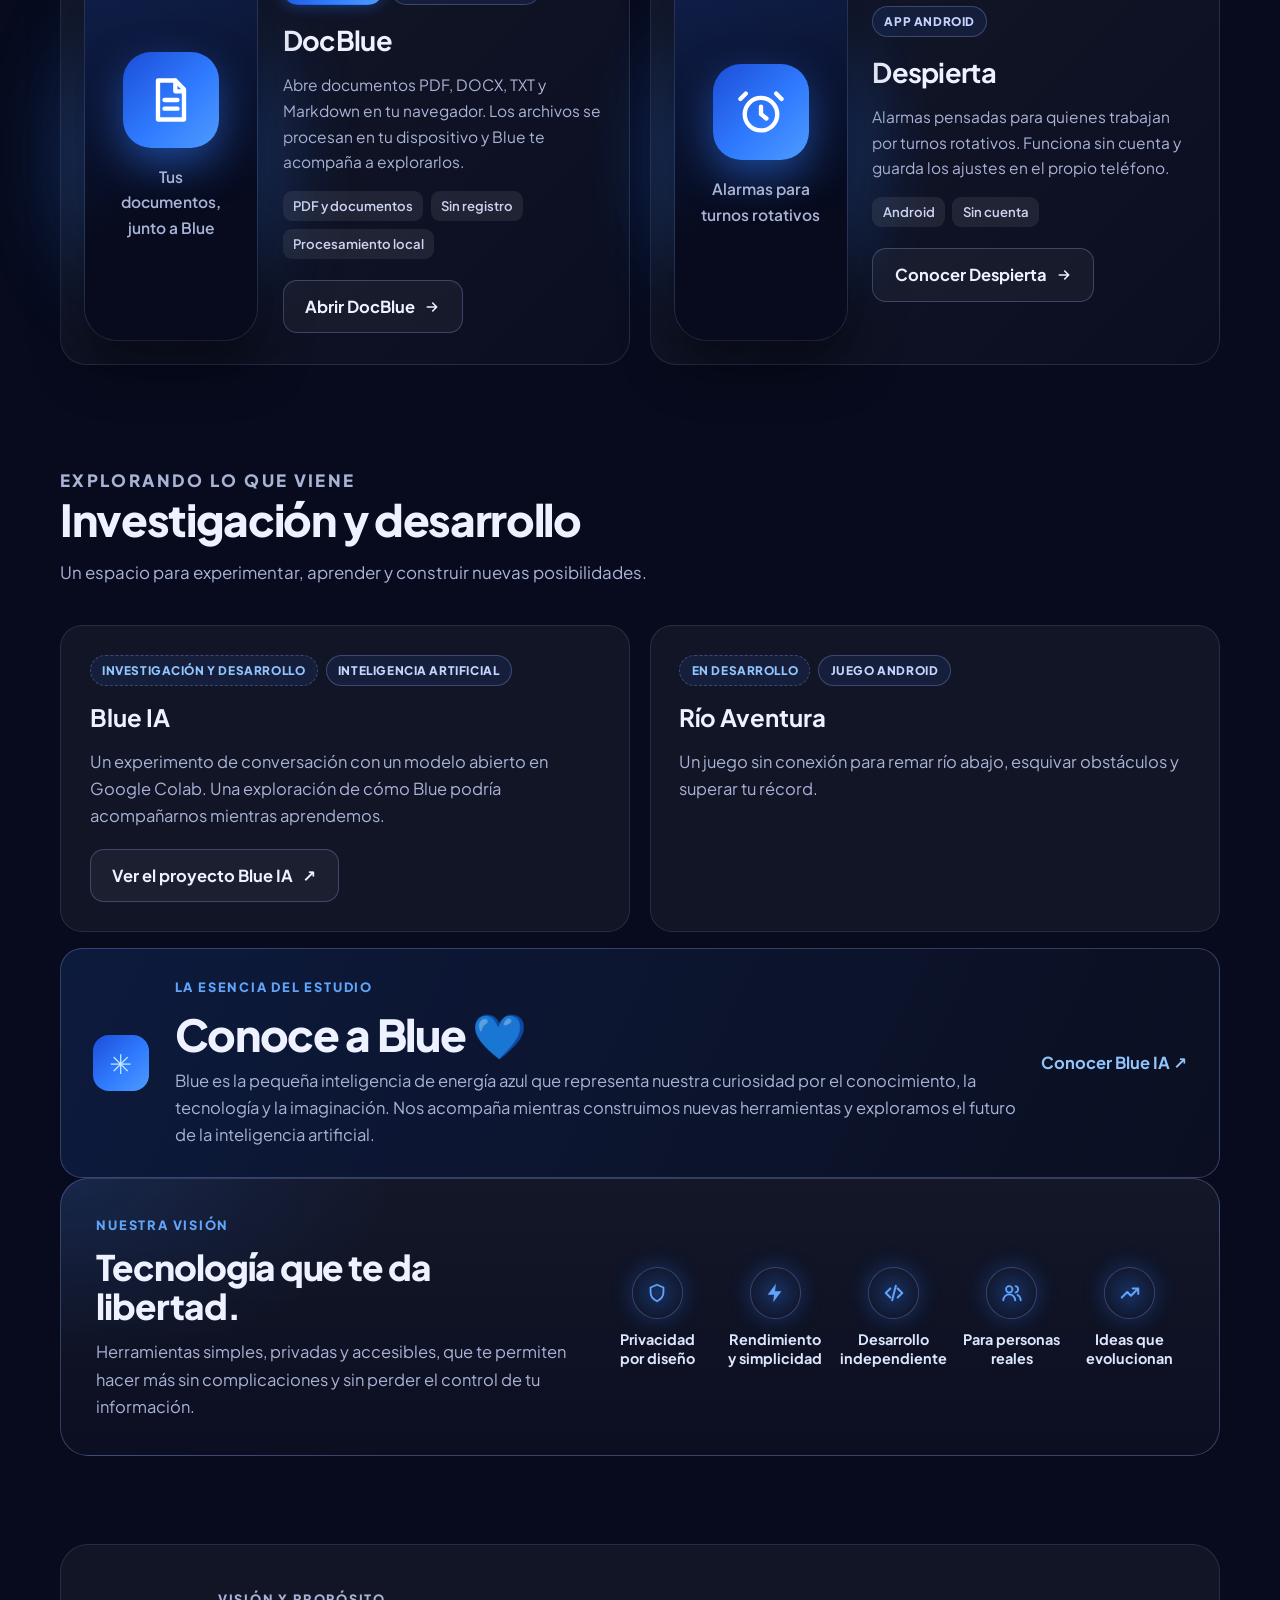
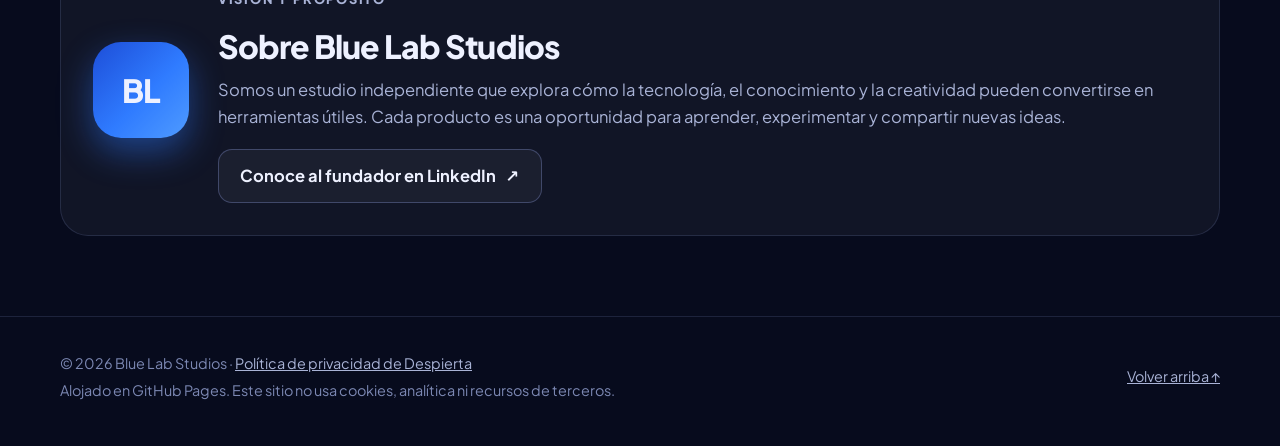
==== commit 5e33f582: "Presentar Blue Lab Studios como estudio de productos" ====
--- a/index.html
+++ b/index.html
@@ -5,90 +5,74 @@
 <meta name="viewport" content="width=device-width, initial-scale=1">
 <title>Blue Lab Studios · Tecnología, creatividad e inteligencia</title>
 <link rel="canonical" href="https://gabrielvillarreta555-code.github.io/">
-<meta name="description" content="Blue Lab Studios crea páginas web, aplicaciones y herramientas como Calcula Panamá, Vélix Blue y DocBlue. Tecnología, creatividad e inteligencia.">
+<meta name="description" content="Blue Lab Studios desarrolla productos digitales propios, herramientas web, aplicaciones e investigación en inteligencia artificial.">
 <meta name="theme-color" content="#070b1d">
 <meta property="og:site_name" content="Blue Lab Studios">
 <meta property="og:title" content="Blue Lab Studios · Tecnología, creatividad e inteligencia">
-<meta property="og:description" content="Conoce los productos y servicios de Blue Lab Studios: herramientas web, aplicaciones e investigación en inteligencia artificial.">
+<meta property="og:description" content="Conoce los productos, experimentos y proyectos de inteligencia artificial de Blue Lab Studios.">
 <meta property="og:type" content="website">
 <meta property="og:url" content="https://gabrielvillarreta555-code.github.io/">
 <link rel="preload" href="fonts/plus-jakarta-sans.woff2" as="font" type="font/woff2" crossorigin>
 <script type="application/ld+json">
 {
- "@context": "https://schema.org",
- "@graph": [
-  {
-   "@type": "Organization",
-   "@id": "https://gabrielvillarreta555-code.github.io/#estudio",
-   "name": "Blue Lab Studios",
-   "url": "https://gabrielvillarreta555-code.github.io/",
-   "description": "Estudio independiente de desarrollo: páginas web, herramientas web a medida y apps Android.",
-   "founder": {
-    "@id": "https://gabrielvillarreta555-code.github.io/#gabriel"
-   },
-   "brand": [
+  "@context": "https://schema.org",
+  "@graph": [
     {
-     "@type": "Brand",
-     "name": "Calcula Panamá",
-     "url": "https://calculapanama.com/"
+      "@type": "Organization",
+      "@id": "https://gabrielvillarreta555-code.github.io/#estudio",
+      "name": "Blue Lab Studios",
+      "url": "https://gabrielvillarreta555-code.github.io/",
+      "description": "Estudio independiente que desarrolla productos digitales propios, herramientas web, aplicaciones e investigación en inteligencia artificial.",
+      "founder": {
+        "@id": "https://gabrielvillarreta555-code.github.io/#gabriel"
+      },
+      "brand": [
+        {
+          "@type": "Brand",
+          "name": "Calcula Panamá",
+          "url": "https://calculapanama.com/"
+        },
+        {
+          "@type": "Brand",
+          "name": "Vélix Blue",
+          "url": "https://velixblue.com/"
+        },
+        {
+          "@type": "Brand",
+          "name": "DocBlue",
+          "url": "https://gabrielvillarreta555-code.github.io/Docblue/"
+        },
+        {
+          "@type": "Brand",
+          "name": "Despierta",
+          "url": "https://gabrielvillarreta555-code.github.io/despierta/"
+        }
+      ]
     },
     {
-     "@type": "Brand",
-     "name": "Despierta",
-     "url": "https://gabrielvillarreta555-code.github.io/despierta/"
-    }
-   ],
-   "makesOffer": [
-    {
-     "@type": "Offer",
-     "itemOffered": {
-      "@type": "Service",
-      "name": "Páginas web para negocios",
-      "description": "Sitios rápidos y adaptados al móvil, con SEO básico y contacto por WhatsApp."
-     }
+      "@type": "Person",
+      "@id": "https://gabrielvillarreta555-code.github.io/#gabriel",
+      "name": "Gabriel Villarreta",
+      "url": "https://gabrielvillarreta555-code.github.io/",
+      "jobTitle": "Fundador",
+      "worksFor": {
+        "@id": "https://gabrielvillarreta555-code.github.io/#estudio"
+      },
+      "sameAs": [
+        "https://www.linkedin.com/in/gabriel-villarreta-1aa114441/"
+      ]
     },
     {
-     "@type": "Offer",
-     "itemOffered": {
-      "@type": "Service",
-      "name": "Herramientas web a medida",
-      "description": "Calculadoras, cotizadores y utilidades que funcionan en el navegador."
-     }
-    },
-    {
-     "@type": "Offer",
-     "itemOffered": {
-      "@type": "Service",
-      "name": "Apps Android",
-      "description": "Aplicaciones Android sencillas y prototipos para validar una idea."
-     }
+      "@type": "WebSite",
+      "@id": "https://gabrielvillarreta555-code.github.io/#sitio",
+      "name": "Blue Lab Studios",
+      "url": "https://gabrielvillarreta555-code.github.io/",
+      "inLanguage": "es",
+      "publisher": {
+        "@id": "https://gabrielvillarreta555-code.github.io/#estudio"
+      }
     }
-   ]
-  },
-  {
-   "@type": "Person",
-   "@id": "https://gabrielvillarreta555-code.github.io/#gabriel",
-   "name": "Gabriel Villarreta",
-   "url": "https://gabrielvillarreta555-code.github.io/",
-   "jobTitle": "Fundador",
-   "worksFor": {
-    "@id": "https://gabrielvillarreta555-code.github.io/#estudio"
-   },
-   "sameAs": [
-    "https://www.linkedin.com/in/gabriel-villarreta-1aa114441/"
-   ]
-  },
-  {
-   "@type": "WebSite",
-   "@id": "https://gabrielvillarreta555-code.github.io/#sitio",
-   "name": "Blue Lab Studios",
-   "url": "https://gabrielvillarreta555-code.github.io/",
-   "inLanguage": "es",
-   "publisher": {
-    "@id": "https://gabrielvillarreta555-code.github.io/#estudio"
-   }
-  }
- ]
+  ]
 }
 </script>
 <style>
@@ -203,19 +187,6 @@
 .stats span{color:var(--soft);font-size:.9rem;font-weight:600}
 @media (max-width:640px){.stats{grid-template-columns:1fr;gap:.2rem}}
 
-/* Servicios */
-.services{display:grid;grid-template-columns:repeat(2,1fr);gap:1.1rem}
-@media (max-width:760px){.services{grid-template-columns:1fr}}
-.card{position:relative;padding:1.6rem;border-radius:var(--radius);border:1px solid var(--line);background:linear-gradient(180deg,rgba(255,255,255,.06),rgba(255,255,255,.025));transition:transform .2s ease,border-color .2s ease,box-shadow .2s ease}
-.card:hover{transform:translateY(-4px);border-color:var(--line2);box-shadow:0 18px 40px rgba(0,0,0,.35)}
-.tile{width:3.1rem;height:3.1rem;border-radius:15px;display:grid;place-items:center;color:#fff;margin-bottom:1.1rem;}
-.tile{background:var(--grad);box-shadow:0 10px 26px rgba(47,123,255,.35),inset 0 1px 0 rgba(255,255,255,.3)}
-.card h3{margin:0 0 .45rem;font-size:1.22rem;letter-spacing:-.01em}
-.card>p{margin:0;color:var(--soft)}
-.card ul{list-style:none;padding:0;margin:1.1rem 0 0;display:grid;gap:.45rem;color:#cdd5f3;font-size:.94rem}
-.card li{display:flex;gap:.55rem;align-items:flex-start}
-.card li::before{content:"";flex:none;width:1.1rem;height:1.1rem;margin-top:.22rem;border-radius:50%;background:rgba(96,165,250,.16) url("data:image/svg+xml,%3Csvg xmlns='http://www.w3.org/2000/svg' viewBox='0 0 24 24' fill='none' stroke='%2393c5fd' stroke-width='3.2' stroke-linecap='round' stroke-linejoin='round'%3E%3Cpath d='m6 12 4 4 8-8'/%3E%3C/svg%3E") center/70% no-repeat}
-
 /* Proyectos */
 .work{display:grid;grid-template-columns:repeat(2,1fr);gap:1.2rem}
 @media (max-width:1000px){.work{grid-template-columns:1fr}}
@@ -237,51 +208,12 @@
 .tags{display:flex;flex-wrap:wrap;gap:.45rem;list-style:none;padding:0;margin:0 0 1.3rem}
 .tags li{font-size:.82rem;font-weight:600;color:#cdd5f3;padding:.28rem .65rem;border-radius:9px;background:var(--panel2)}
 
-/* Proceso */
-.steps{display:grid;grid-template-columns:repeat(4,1fr);gap:1rem;list-style:none;padding:0;margin:0;counter-reset:paso}
-@media (max-width:900px){.steps{grid-template-columns:repeat(2,1fr)}}
-@media (max-width:520px){.steps{grid-template-columns:1fr}}
-.steps li{position:relative;padding:1.5rem;border-radius:var(--radius);border:1px solid var(--line);background:var(--panel)}
-.steps li::before{counter-increment:paso;content:"0" counter(paso);display:block;font-size:2.2rem;font-weight:800;letter-spacing:-.04em;line-height:1;margin-bottom:.9rem;background:var(--grad);-webkit-background-clip:text;background-clip:text;color:transparent}
-.steps strong{display:block;font-size:1.08rem;margin-bottom:.3rem}
-.steps span{color:var(--soft);font-size:.95rem}
-
-/* Preguntas */
-.faq{display:grid;gap:.8rem;max-width:52rem}
-details{border:1px solid var(--line);border-radius:18px;background:var(--panel);padding:0 1.3rem;transition:border-color .2s ease}
-details[open]{border-color:var(--line2);background:var(--panel2)}
-summary{cursor:pointer;list-style:none;display:flex;justify-content:space-between;align-items:center;gap:1rem;padding:1.15rem 0;font-weight:700;font-size:1.03rem}
-summary::-webkit-details-marker{display:none}
-summary::after{content:"+";flex:none;width:1.9rem;height:1.9rem;border-radius:10px;display:grid;place-items:center;background:var(--panel2);color:var(--blue2);font-size:1.25rem;font-weight:600;transition:transform .2s ease}
-details[open] summary::after{transform:rotate(45deg)}
-details p{margin:0 0 1.2rem;color:var(--soft)}
-
-/* Sobre mí */
+/* Sobre el estudio */
 .about{display:grid;grid-template-columns:auto 1fr;gap:1.8rem;align-items:center;padding:2rem;border-radius:28px;border:1px solid var(--line);background:var(--panel)}
 @media (max-width:640px){.about{grid-template-columns:1fr}}
 .avatar{width:96px;height:96px;border-radius:28px;display:grid;place-items:center;background:var(--grad);font-size:2rem;font-weight:800;letter-spacing:-.04em;box-shadow:0 14px 34px rgba(47,123,255,.45)}
 .about h2{font-size:clamp(1.5rem,3vw,2rem)}
 .about p{color:var(--soft);margin:.7rem 0 1.2rem}
-
-/* Contacto */
-.contact{position:relative;padding:clamp(1.5rem,4vw,3rem);border-radius:32px;background:linear-gradient(var(--bg2),var(--bg2)) padding-box,linear-gradient(135deg,rgba(96,165,250,.9),rgba(29,78,216,.6),rgba(96,165,250,.5)) border-box;border:1.5px solid transparent;overflow:hidden}
-.contact::before{content:"";position:absolute;width:30rem;height:30rem;right:-12rem;top:-14rem;border-radius:50%;background:radial-gradient(circle,rgba(47,123,255,.35),transparent 65%);pointer-events:none}
-.contact-grid{position:relative;display:grid;grid-template-columns:.85fr 1.15fr;gap:2.5rem}
-@media (max-width:860px){.contact-grid{grid-template-columns:1fr;gap:1.5rem}}
-.contact h2{margin-bottom:.9rem}
-.contact .intro p{color:var(--soft);margin:0 0 1rem}
-form{display:grid;gap:1rem}
-.row{display:grid;grid-template-columns:1fr 1fr;gap:1rem}
-@media (max-width:560px){.row{grid-template-columns:1fr}}
-label{display:block;font-size:.88rem;font-weight:700;margin-bottom:.4rem;color:#d7deff}
-label span{color:var(--mute);font-weight:600}
-input,select,textarea{width:100%;font:inherit;color:var(--text);background:rgba(7,11,29,.65);border:1px solid var(--line2);border-radius:14px;padding:.8rem .95rem;transition:border-color .15s ease,box-shadow .15s ease}
-input:focus,select:focus,textarea:focus{border-color:var(--blue2);box-shadow:0 0 0 4px rgba(47,123,255,.2)}
-select option{color:#111}
-textarea{min-height:8rem;resize:vertical}
-.hint{font-size:.84rem;color:var(--mute);margin:.45rem 0 0}
-.error{margin:0;padding:.7rem .9rem;border-radius:12px;background:rgba(239,68,68,.12);border:1px solid rgba(239,68,68,.35);color:#fecaca;font-size:.92rem;font-weight:600}
-.form-actions{display:flex;flex-wrap:wrap;gap:.8rem}
 
 footer{margin-top:5rem;border-top:1px solid var(--line);padding:2rem 0 2.5rem;color:var(--mute);font-size:.9rem}
 footer .wrap{display:flex;flex-wrap:wrap;justify-content:space-between;align-items:center;gap:1rem}
@@ -303,12 +235,7 @@
 @media(max-width:600px){.blue-stage{min-height:390px}.blue-portrait{width:min(62%,235px)}.blue-caption{right:0;bottom:4%}.blue-intro{grid-template-columns:1fr;gap:1rem;padding:1.5rem}.blue-intro-link{grid-column:1}.experiments{grid-template-columns:1fr}.project .btn{max-width:100%}}
 </style>
 </head>
-<!--
-  CONTACTO: escribe aquí tu número de WhatsApp (solo dígitos, con código de país,
-  por ejemplo 507XXXXXXXX) y tu correo de contacto. Mientras estén vacíos, los
-  botones correspondientes no se muestran y el formulario ofrece LinkedIn.
--->
-<body data-whatsapp="" data-email="">
+<body>
 <div class="sky" aria-hidden="true"></div>
 <a class="skip" href="#contenido">Saltar al contenido</a>
 
@@ -324,10 +251,11 @@
 <span>Blue <b>Lab</b> Studios</span>
 </a>
 <nav class="links" aria-label="Principal">
-<a class="hide-sm" href="#servicios">Servicios</a>
-<a class="hide-sm" href="#proyectos">Proyectos</a>
-<a class="hide-sm" href="#proceso">Proceso</a>
-<a class="btn btn-main btn-sm" href="#contacto">Hablemos</a>
+<a class="hide-sm" href="#contenido">Inicio</a>
+<a class="btn btn-main btn-sm" href="#proyectos">Proyectos</a>
+<a class="hide-sm" href="#investigacion">Investigación</a>
+<a class="hide-sm" href="#blue">Blue</a>
+<a class="hide-sm" href="#sobre">El estudio</a>
 </nav>
 </div>
 </header>
@@ -337,24 +265,81 @@
 <div>
 <p class="pill"><i aria-hidden="true"></i> Ideas · Tecnología · Herramientas</p>
 <h1 id="t-hero" class="brand-title">Blue Lab<br><span class="grad">Studios</span></h1>
-<p class="tagline">Tecnología, creatividad e inteligencia.</p>
-<p class="lead">Creamos páginas web, herramientas y aplicaciones que convierten buenas ideas en soluciones útiles para personas y negocios.</p>
+<p class="tagline">Creamos tecnología, exploramos ideas y desarrollamos nuestros propios productos digitales.</p>
+<p class="lead">Blue Lab Studios es un estudio independiente dedicado al desarrollo de herramientas web, aplicaciones, inteligencia artificial y proyectos experimentales. Nuestra misión es transformar ideas en productos reales mediante tecnología, investigación y creatividad.</p>
 <div class="actions">
-<a class="btn btn-main" href="#contacto">Cuéntame tu proyecto
-<svg width="18" height="18" viewBox="0 0 24 24" fill="none" stroke="currentColor" stroke-width="2.4" stroke-linecap="round" stroke-linejoin="round" aria-hidden="true"><path d="M5 12h14M13 6l6 6-6 6"/></svg></a>
-<a class="btn" href="#proyectos">Ver proyectos reales</a>
-</div>
-<ul class="checks">
-<li><svg width="18" height="18" viewBox="0 0 24 24" fill="none" stroke="currentColor" stroke-width="3" stroke-linecap="round" stroke-linejoin="round" aria-hidden="true"><path d="m5 12 5 5 9-10"/></svg>Pensado primero para el móvil</li>
-<li><svg width="18" height="18" viewBox="0 0 24 24" fill="none" stroke="currentColor" stroke-width="3" stroke-linecap="round" stroke-linejoin="round" aria-hidden="true"><path d="m5 12 5 5 9-10"/></svg>Precio cerrado por escrito</li>
-<li><svg width="18" height="18" viewBox="0 0 24 24" fill="none" stroke="currentColor" stroke-width="3" stroke-linecap="round" stroke-linejoin="round" aria-hidden="true"><path d="m5 12 5 5 9-10"/></svg>El código es tuyo</li>
-</ul>
+<a class="btn btn-main" href="#proyectos">Explorar proyectos <span aria-hidden="true">↗</span></a>
+<a class="btn" href="#blue">Conoce a Blue</a>
+</div>
 </div>
 
 <div class="blue-stage">
 <div class="blue-stage-glow" aria-hidden="true"></div>
 <div class="blue-portrait" role="img" aria-label="Blue, una pequeña criatura luminosa de energía azul con conexiones neuronales"></div>
 <div class="blue-caption"><span class="blue-caption-dot" aria-hidden="true">✦</span><div><strong>Hola, soy Blue</strong><small>Curiosidad que conecta ideas</small></div></div>
+</div>
+</section>
+
+<section id="proyectos" aria-labelledby="t-proyectos">
+<div class="head"><p class="kicker">Productos propios</p><h2 id="t-proyectos">Nuestros proyectos</h2><p>Herramientas y aplicaciones que nacieron de la curiosidad y resuelven necesidades reales.</p></div>
+<div class="work">
+<article class="project">
+<div class="shot"><img src="img/calcula-panama.webp" width="600" height="1298" loading="lazy" alt="Portada de Calcula Panamá en un teléfono: «Entiende tu salario antes de que llegue la quincena»"></div>
+<div>
+<div class="meta"><span class="badge live">Publicado</span><span class="badge">Sitio web</span></div>
+<h3>Calcula Panamá</h3>
+<p>Calculadoras laborales gratuitas para Panamá: salario neto, décimo tercer mes, vacaciones y liquidación. Cada resultado muestra la fórmula y la ley que lo respalda.</p>
+<ul class="tags"><li>Astro</li><li>TypeScript</li><li>Cálculos con pruebas</li><li>Sin registro</li></ul>
+<a class="btn" href="https://calculapanama.com/" rel="noopener" target="_blank">Visitar calculapanama.com
+<svg width="16" height="16" viewBox="0 0 24 24" fill="none" stroke="currentColor" stroke-width="2.4" stroke-linecap="round" stroke-linejoin="round" aria-hidden="true"><path d="M7 17 17 7M8 7h9v9"/></svg></a>
+</div>
+</article>
+
+<article class="project">
+<div class="shot"><img src="img/velix-blue.webp" width="390" height="844" loading="lazy" alt="Interfaz móvil de Vélix Blue: herramientas digitales para transformar imágenes"></div>
+<div><div class="meta"><span class="badge live">Publicado</span><span class="badge">Herramientas web</span></div>
+<h3>Vélix Blue</h3><p>Elimina fondos con IA, comprime, convierte, redimensiona y recorta imágenes desde el navegador. Tus imágenes se procesan en tu dispositivo.</p>
+<ul class="tags"><li>Edición de imágenes</li><li>IA en el navegador</li><li>Sin cuenta</li></ul>
+<a class="btn btn-main" href="https://velixblue.com/">Abrir Vélix Blue <svg width="16" height="16" viewBox="0 0 24 24" fill="none" stroke="currentColor" stroke-width="2.4" stroke-linecap="round" stroke-linejoin="round" aria-hidden="true"><path d="M7 17 17 7M8 7h9v9"/></svg></a></div>
+</article>
+
+<article class="project">
+<div class="shot art">
+<div class="clock" aria-hidden="true"><svg width="52" height="52" viewBox="0 0 24 24" fill="none" stroke="#fff" stroke-width="2" stroke-linecap="round" stroke-linejoin="round"><path d="M6 3h8l4 4v14H6z"/><path d="M14 3v5h4M9 12h6M9 16h6"/></svg></div>
+<p>Tus documentos,<br>junto a Blue</p>
+</div>
+<div>
+<div class="meta"><span class="badge live">Publicado</span><span class="badge">Herramienta web</span></div>
+<h3>DocBlue</h3>
+<p>Abre documentos PDF, DOCX, TXT y Markdown en tu navegador. Los archivos se procesan en tu dispositivo y Blue te acompaña a explorarlos.</p>
+<ul class="tags"><li>PDF y documentos</li><li>Sin registro</li><li>Procesamiento local</li></ul>
+<a class="btn" href="https://gabrielvillarreta555-code.github.io/Docblue/">Abrir DocBlue
+<svg width="16" height="16" viewBox="0 0 24 24" fill="none" stroke="currentColor" stroke-width="2.4" stroke-linecap="round" stroke-linejoin="round" aria-hidden="true"><path d="M5 12h14M13 6l6 6-6 6"/></svg></a>
+</div>
+</article>
+
+<article class="project">
+<div class="shot art">
+<div class="clock"><svg width="52" height="52" viewBox="0 0 24 24" fill="none" stroke="#fff" stroke-width="2" stroke-linecap="round" stroke-linejoin="round" aria-hidden="true"><circle cx="12" cy="13" r="7.5"/><path d="M12 9.5V13l2.5 2M5 3.5 2.5 6M19 3.5 21.5 6"/></svg></div>
+<p>Alarmas para<br>turnos rotativos</p>
+</div>
+<div>
+<div class="meta"><span class="badge">App Android</span></div>
+<h3>Despierta</h3>
+<p>Alarmas pensadas para quienes trabajan por turnos rotativos. Funciona sin cuenta y guarda los ajustes en el propio teléfono.</p>
+<ul class="tags"><li>Android</li><li>Sin cuenta</li></ul>
+<a class="btn" href="despierta/">Conocer Despierta
+<svg width="16" height="16" viewBox="0 0 24 24" fill="none" stroke="currentColor" stroke-width="2.4" stroke-linecap="round" stroke-linejoin="round" aria-hidden="true"><path d="M5 12h14M13 6l6 6-6 6"/></svg></a>
+</div>
+</article>
+</div>
+</section>
+
+<section id="investigacion" aria-labelledby="t-investigacion">
+<div class="head"><p class="kicker">Explorando lo que viene</p><h2 id="t-investigacion">Investigación y desarrollo</h2><p>Un espacio para experimentar, aprender y construir nuevas posibilidades.</p></div>
+<div class="experiments">
+<article class="experiment"><div class="meta"><span class="badge soon">Investigación y desarrollo</span><span class="badge">Inteligencia artificial</span></div><h3>Blue IA</h3><p>Un experimento de conversación con un modelo abierto en Google Colab. Una exploración de cómo Blue podría acompañarnos mientras aprendemos.</p><a class="btn" href="https://github.com/gabrielvillarreta555-code/blue-ia">Ver el proyecto Blue IA <span aria-hidden="true">↗</span></a></article>
+<article class="experiment"><div class="meta"><span class="badge soon">En desarrollo</span><span class="badge">Juego Android</span></div><h3>Río Aventura</h3><p>Un juego sin conexión para remar río abajo, esquivar obstáculos y superar tu récord.</p></article>
 </div>
 </section>
 
@@ -379,196 +364,14 @@
 </ul>
 </section>
 
-<section id="servicios" aria-labelledby="t-servicios">
-<div class="head">
-<p class="kicker">Servicios</p>
-<h2 id="t-servicios">Lo que puedo construir para ti</h2>
-<p>Proyectos claros: alcance, plazo y precio acordados por escrito antes de empezar.</p>
-</div>
-<div class="services">
-<article class="card">
-<div class="tile"><svg width="24" height="24" viewBox="0 0 24 24" fill="none" stroke="currentColor" stroke-width="2" stroke-linecap="round" stroke-linejoin="round" aria-hidden="true"><circle cx="12" cy="12" r="9"/><path d="M3 12h18M12 3a14 14 0 0 1 0 18M12 3a14 14 0 0 0 0 18"/></svg></div>
-<h3>Página web para tu negocio</h3>
-<p>Una web profesional que carga rápido en el teléfono y convierte visitas en mensajes.</p>
-<ul><li>Diseño adaptado al móvil</li><li>Botón de WhatsApp y mapa</li><li>SEO básico para aparecer en Google</li><li>Alojamiento gratuito o de bajo costo</li></ul>
-</article>
-<article class="card">
-<div class="tile"><svg width="24" height="24" viewBox="0 0 24 24" fill="none" stroke="currentColor" stroke-width="2" stroke-linecap="round" stroke-linejoin="round" aria-hidden="true"><rect x="5" y="2.5" width="14" height="19" rx="2.5"/><path d="M8.5 6.5h7M8.5 11h.01M12 11h.01M15.5 11h.01M8.5 14.5h.01M12 14.5h.01M15.5 14.5h.01M8.5 18h.01M12 18h3.5"/></svg></div>
-<h3>Herramientas web a medida</h3>
-<p>Calculadoras, cotizadores o formularios que ahorran tiempo a tus clientes y a tu equipo.</p>
-<ul><li>Cálculos verificados con pruebas automáticas</li><li>Funcionan en el navegador, sin instalar nada</li><li>Como las calculadoras de Calcula Panamá</li></ul>
-</article>
-<article class="card">
-<div class="tile"><svg width="24" height="24" viewBox="0 0 24 24" fill="none" stroke="currentColor" stroke-width="2" stroke-linecap="round" stroke-linejoin="round" aria-hidden="true"><rect x="6" y="2.5" width="12" height="19" rx="3"/><path d="M10.5 18.5h3"/></svg></div>
-<h3>Apps Android</h3>
-<p>Aplicaciones sencillas y prototipos para validar una idea antes de invertir en grande.</p>
-<ul><li>Funcionan sin conexión cuando hace falta</li><li>Instalables para pruebas desde el primer avance</li><li>Como Despierta y Río Aventura</li></ul>
-</article>
-<article class="card">
-<div class="tile"><svg width="24" height="24" viewBox="0 0 24 24" fill="none" stroke="currentColor" stroke-width="2" stroke-linecap="round" stroke-linejoin="round" aria-hidden="true"><path d="M14.7 6.3a4 4 0 0 0-5.4 5.4L3 18l3 3 6.3-6.3a4 4 0 0 0 5.4-5.4l-2.6 2.6-2.4-.6-.6-2.4z"/></svg></div>
-<h3>Mejoras y mantenimiento</h3>
-<p>¿Ya tienes una web lenta o desactualizada? La reviso y te propongo mejoras concretas.</p>
-<ul><li>Velocidad y versión móvil</li><li>Textos, contacto y SEO</li><li>Cambios puntuales o mensuales</li></ul>
-</article>
-</div>
-</section>
-
-<section id="proyectos" aria-labelledby="t-proyectos">
-<div class="head"><p class="kicker">Nuestros productos</p><h2 id="t-proyectos">Ideas que ya están en tus manos.</h2><p>Herramientas y aplicaciones que nacieron de la curiosidad y resuelven necesidades reales.</p></div>
-<div class="work">
-<article class="project">
-<div class="shot"><img src="img/calcula-panama.webp" width="600" height="1298" loading="lazy" alt="Portada de Calcula Panamá en un teléfono: «Entiende tu salario antes de que llegue la quincena»"></div>
-<div>
-<div class="meta"><span class="badge live">Publicado</span><span class="badge">Sitio web</span></div>
-<h3>Calcula Panamá</h3>
-<p>Calculadoras laborales gratuitas para Panamá: salario neto, décimo tercer mes, vacaciones y liquidación. Cada resultado muestra la fórmula y la ley que lo respalda.</p>
-<ul class="tags"><li>Astro</li><li>TypeScript</li><li>Cálculos con pruebas</li><li>Sin registro</li></ul>
-<a class="btn" href="https://calculapanama.com/" rel="noopener" target="_blank">Visitar calculapanama.com
-<svg width="16" height="16" viewBox="0 0 24 24" fill="none" stroke="currentColor" stroke-width="2.4" stroke-linecap="round" stroke-linejoin="round" aria-hidden="true"><path d="M7 17 17 7M8 7h9v9"/></svg></a>
-</div>
-</article>
-
-<article class="project">
-<div class="shot"><img src="img/velix-blue.webp" width="390" height="844" loading="lazy" alt="Interfaz móvil de Vélix Blue: herramientas digitales para transformar imágenes"></div>
-<div><div class="meta"><span class="badge live">Publicado</span><span class="badge">Herramientas web</span></div>
-<h3>Vélix Blue</h3><p>Elimina fondos con IA, comprime, convierte, redimensiona y recorta imágenes desde el navegador. Tus imágenes se procesan en tu dispositivo.</p>
-<ul class="tags"><li>Edición de imágenes</li><li>IA en el navegador</li><li>Sin cuenta</li></ul>
-<a class="btn btn-main" href="https://velixblue.com/">Abrir Vélix Blue <svg width="16" height="16" viewBox="0 0 24 24" fill="none" stroke="currentColor" stroke-width="2.4" stroke-linecap="round" stroke-linejoin="round" aria-hidden="true"><path d="M7 17 17 7M8 7h9v9"/></svg></a></div>
-</article>
-
-<article class="project">
-<div class="shot art">
-<div class="clock" aria-hidden="true"><svg width="52" height="52" viewBox="0 0 24 24" fill="none" stroke="#fff" stroke-width="2" stroke-linecap="round" stroke-linejoin="round"><path d="M6 3h8l4 4v14H6z"/><path d="M14 3v5h4M9 12h6M9 16h6"/></svg></div>
-<p>Tus documentos,<br>junto a Blue</p>
-</div>
-<div>
-<div class="meta"><span class="badge live">Publicado</span><span class="badge">Herramienta web</span></div>
-<h3>DocBlue</h3>
-<p>Abre documentos PDF, DOCX, TXT y Markdown en tu navegador. Los archivos se procesan en tu dispositivo y Blue te acompaña a explorarlos.</p>
-<ul class="tags"><li>PDF y documentos</li><li>Sin registro</li><li>Procesamiento local</li></ul>
-<a class="btn" href="https://gabrielvillarreta555-code.github.io/Docblue/">Abrir DocBlue
-<svg width="16" height="16" viewBox="0 0 24 24" fill="none" stroke="currentColor" stroke-width="2.4" stroke-linecap="round" stroke-linejoin="round" aria-hidden="true"><path d="M5 12h14M13 6l6 6-6 6"/></svg></a>
-</div>
-</article>
-
-<article class="project">
-<div class="shot art">
-<div class="clock"><svg width="52" height="52" viewBox="0 0 24 24" fill="none" stroke="#fff" stroke-width="2" stroke-linecap="round" stroke-linejoin="round" aria-hidden="true"><circle cx="12" cy="13" r="7.5"/><path d="M12 9.5V13l2.5 2M5 3.5 2.5 6M19 3.5 21.5 6"/></svg></div>
-<p>Alarmas para<br>turnos rotativos</p>
-</div>
-<div>
-<div class="meta"><span class="badge">App Android</span></div>
-<h3>Despierta</h3>
-<p>Alarmas pensadas para quienes trabajan por turnos rotativos. Funciona sin cuenta y guarda los ajustes en el propio teléfono.</p>
-<ul class="tags"><li>Android</li><li>Sin cuenta</li></ul>
-<a class="btn" href="despierta/">Conocer Despierta
-<svg width="16" height="16" viewBox="0 0 24 24" fill="none" stroke="currentColor" stroke-width="2.4" stroke-linecap="round" stroke-linejoin="round" aria-hidden="true"><path d="M5 12h14M13 6l6 6-6 6"/></svg></a>
-</div>
-</article>
-</div>
-</section>
-
-<section id="investigacion" aria-labelledby="t-investigacion">
-<div class="head"><p class="kicker">Explorando lo que viene</p><h2 id="t-investigacion">Ideas en movimiento.</h2><p>Un espacio para experimentar, aprender y construir nuevas posibilidades.</p></div>
-<div class="experiments">
-<article class="experiment"><div class="meta"><span class="badge soon">Investigación y desarrollo</span><span class="badge">Inteligencia artificial</span></div><h3>Blue IA</h3><p>Un experimento de conversación con un modelo abierto en Google Colab. Una exploración de cómo Blue podría acompañarnos mientras aprendemos.</p><a class="btn" href="https://github.com/gabrielvillarreta555-code/blue-ia">Ver el proyecto Blue IA <span aria-hidden="true">↗</span></a></article>
-<article class="experiment"><div class="meta"><span class="badge soon">En desarrollo</span><span class="badge">Juego Android</span></div><h3>Río Aventura</h3><p>Un juego sin conexión para remar río abajo, esquivar obstáculos y superar tu récord.</p></article>
-</div>
-</section>
-
-<section id="proceso" aria-labelledby="t-proceso">
-<div class="head">
-<p class="kicker">Proceso</p>
-<h2 id="t-proceso">Cómo trabajamos juntos</h2>
-<p>Sin sorpresas: sabes qué recibes, cuándo y por cuánto.</p>
-</div>
-<ol class="steps">
-<li><strong>Conversamos</strong><span>Me cuentas tu negocio y qué necesitas resolver.</span></li>
-<li><strong>Propuesta</strong><span>Recibes alcance, plazo y precio por escrito.</span></li>
-<li><strong>Construcción</strong><span>Ves avances reales en tu teléfono mientras trabajo.</span></li>
-<li><strong>Entrega</strong><span>Publicamos y recibes el código y todos los accesos.</span></li>
-</ol>
-</section>
-
-<section id="preguntas" aria-labelledby="t-preguntas">
-<div class="head">
-<p class="kicker">Preguntas frecuentes</p>
-<h2 id="t-preguntas">Lo que suelen preguntarme</h2>
-</div>
-<div class="faq">
-<details>
-<summary>¿Cuánto cuesta una página web?</summary>
-<p>Depende de cuántas secciones y funciones necesites. Después de la primera conversación recibes un precio cerrado por escrito, sin costos escondidos.</p>
-</details>
-<details>
-<summary>¿Tengo que pagar alojamiento cada mes?</summary>
-<p>Muchas webs pueden alojarse en servicios gratuitos o de muy bajo costo. Normalmente solo pagas el dominio (tu dirección .com) una vez al año. Te explico las opciones antes de decidir.</p>
-</details>
-<details>
-<summary>¿Cuánto tarda?</summary>
-<p>Una página sencilla suele estar lista en pocos días; las herramientas a medida y las apps llevan más tiempo. El plazo concreto va en la propuesta.</p>
-</details>
-<details>
-<summary>¿La web será mía?</summary>
-<p>Sí. Al terminar recibes el código, el dominio a tu nombre y los accesos necesarios para que no dependas de nadie.</p>
-</details>
-<details>
-<summary>¿Trabajas solo en Panamá?</summary>
-<p>Trabajo en remoto, así que puedo colaborar con negocios de cualquier lugar de habla hispana.</p>
-</details>
-</div>
-</section>
-
-<section aria-labelledby="t-sobre">
+<section id="sobre" aria-labelledby="t-sobre">
 <div class="about">
-<div class="avatar" aria-hidden="true">GV</div>
-<div>
-<p class="kicker">Detrás del estudio</p>
-<h2 id="t-sobre">Hola, soy Gabriel</h2>
-<p>Blue Lab Studios es mi estudio. Construyo herramientas útiles para el día a día y aplico ese mismo cuidado a los proyectos de mis clientes: rapidez, claridad y respeto por la privacidad de quien las usa.</p>
-<a class="btn" id="linkedin" href="https://www.linkedin.com/in/gabriel-villarreta-1aa114441/" rel="me noopener" target="_blank">
-<svg width="18" height="18" viewBox="0 0 24 24" aria-hidden="true" fill="currentColor"><path d="M4.98 3.5A2.5 2.5 0 1 1 5 8.5a2.5 2.5 0 0 1-.02-5zM3 9.75h4V21H3zM9.5 9.75h3.8v1.6h.05c.53-.95 1.83-1.95 3.77-1.95 4.03 0 4.78 2.5 4.78 5.75V21h-4v-5.1c0-1.22-.02-2.78-1.77-2.78-1.77 0-2.04 1.32-2.04 2.69V21h-4z"/></svg>
-Ver mi LinkedIn</a>
-</div>
-</div>
-</section>
-
-<section id="contacto" aria-labelledby="t-contacto">
-<div class="contact">
-<div class="contact-grid">
-<div class="intro">
-<p class="kicker">Contacto</p>
-<h2 id="t-contacto">¿Tienes un proyecto en mente?</h2>
-<p>Cuéntame qué necesitas. Al enviar se abrirá tu WhatsApp o tu correo con el mensaje ya escrito, listo para mandar.</p>
-<p class="hint">Este formulario no guarda ni envía nada por sí mismo.</p>
-</div>
-<form id="form-contacto" novalidate>
-<div class="row">
-<div><label for="nombre">Tu nombre</label><input id="nombre" name="nombre" autocomplete="name" required></div>
-<div><label for="negocio">Negocio <span>(opcional)</span></label><input id="negocio" name="negocio" autocomplete="organization"></div>
-</div>
-<div>
-<label for="tipo">¿Qué necesitas?</label>
-<select id="tipo" name="tipo">
-<option>Una página web para mi negocio</option>
-<option>Una herramienta web a medida</option>
-<option>Una app Android</option>
-<option>Mejorar una web que ya tengo</option>
-<option>Otra cosa</option>
-</select>
-</div>
-<div>
-<label for="mensaje">Cuéntame un poco más</label>
-<textarea id="mensaje" name="mensaje" required aria-describedby="mensaje-ayuda"></textarea>
-<p class="hint" id="mensaje-ayuda">Por ejemplo: a qué se dedica tu negocio, qué quieres lograr y si tienes una fecha en mente.</p>
-</div>
-<p class="error" id="form-error" role="alert" hidden>Escribe tu nombre y un breve mensaje para continuar.</p>
-<div class="form-actions">
-<button class="btn btn-main" type="submit" data-canal="whatsapp" hidden>Enviar por WhatsApp</button>
-<button class="btn" type="submit" data-canal="email" hidden>Enviar por correo</button>
-<a class="btn btn-main" id="contacto-linkedin" href="https://www.linkedin.com/in/gabriel-villarreta-1aa114441/" rel="noopener" target="_blank" hidden>Escríbeme por LinkedIn</a>
-</div>
-</form>
+<div class="avatar" aria-hidden="true">BL</div>
+<div>
+<p class="kicker">Visión y propósito</p>
+<h2 id="t-sobre">Sobre Blue Lab Studios</h2>
+<p>Somos un estudio independiente que explora cómo la tecnología, el conocimiento y la creatividad pueden convertirse en herramientas útiles. Cada producto es una oportunidad para aprender, experimentar y compartir nuevas ideas.</p>
+<a class="btn" href="https://www.linkedin.com/in/gabriel-villarreta-1aa114441/" rel="me noopener" target="_blank">Conoce al fundador en LinkedIn <span aria-hidden="true">↗</span></a>
 </div>
 </div>
 </section>
@@ -584,45 +387,6 @@
 </div>
 </footer>
 
-<script>
-(function () {
-  var body = document.body;
-  var whatsapp = (body.dataset.whatsapp || '').replace(/\D/g, '');
-  var email = (body.dataset.email || '').trim();
-  var form = document.getElementById('form-contacto');
-  var error = document.getElementById('form-error');
-  var botonWhatsapp = form.querySelector('[data-canal="whatsapp"]');
-  var botonEmail = form.querySelector('[data-canal="email"]');
-  var botonLinkedin = document.getElementById('contacto-linkedin');
-
-  document.getElementById('anio').textContent = String(new Date().getFullYear());
-  botonWhatsapp.hidden = !whatsapp;
-  botonEmail.hidden = !email;
-  // Sin WhatsApp ni correo configurados, el contacto se hace por LinkedIn.
-  botonLinkedin.hidden = Boolean(whatsapp || email);
-
-  form.addEventListener('submit', function (event) {
-    event.preventDefault();
-    var datos = new FormData(form);
-    var nombre = String(datos.get('nombre') || '').trim();
-    var mensaje = String(datos.get('mensaje') || '').trim();
-    if (!nombre || !mensaje) {
-      error.hidden = false;
-      (nombre ? form.mensaje : form.nombre).focus();
-      return;
-    }
-    error.hidden = true;
-    var negocio = String(datos.get('negocio') || '').trim();
-    var texto = 'Hola, soy ' + nombre + (negocio ? ' (' + negocio + ')' : '') + '.\n' +
-      'Necesito: ' + datos.get('tipo') + '.\n\n' + mensaje;
-    var canal = event.submitter && event.submitter.dataset.canal || (whatsapp ? 'whatsapp' : 'email');
-    if (canal === 'whatsapp' && whatsapp) {
-      window.open('https://wa.me/' + whatsapp + '?text=' + encodeURIComponent(texto), '_blank', 'noopener');
-    } else if (email) {
-      window.location.href = 'mailto:' + email + '?subject=' + encodeURIComponent('Proyecto: ' + datos.get('tipo')) + '&body=' + encodeURIComponent(texto);
-    }
-  });
-})();
-</script>
+<script>document.getElementById("anio").textContent = String(new Date().getFullYear());</script>
 </body>
 </html>
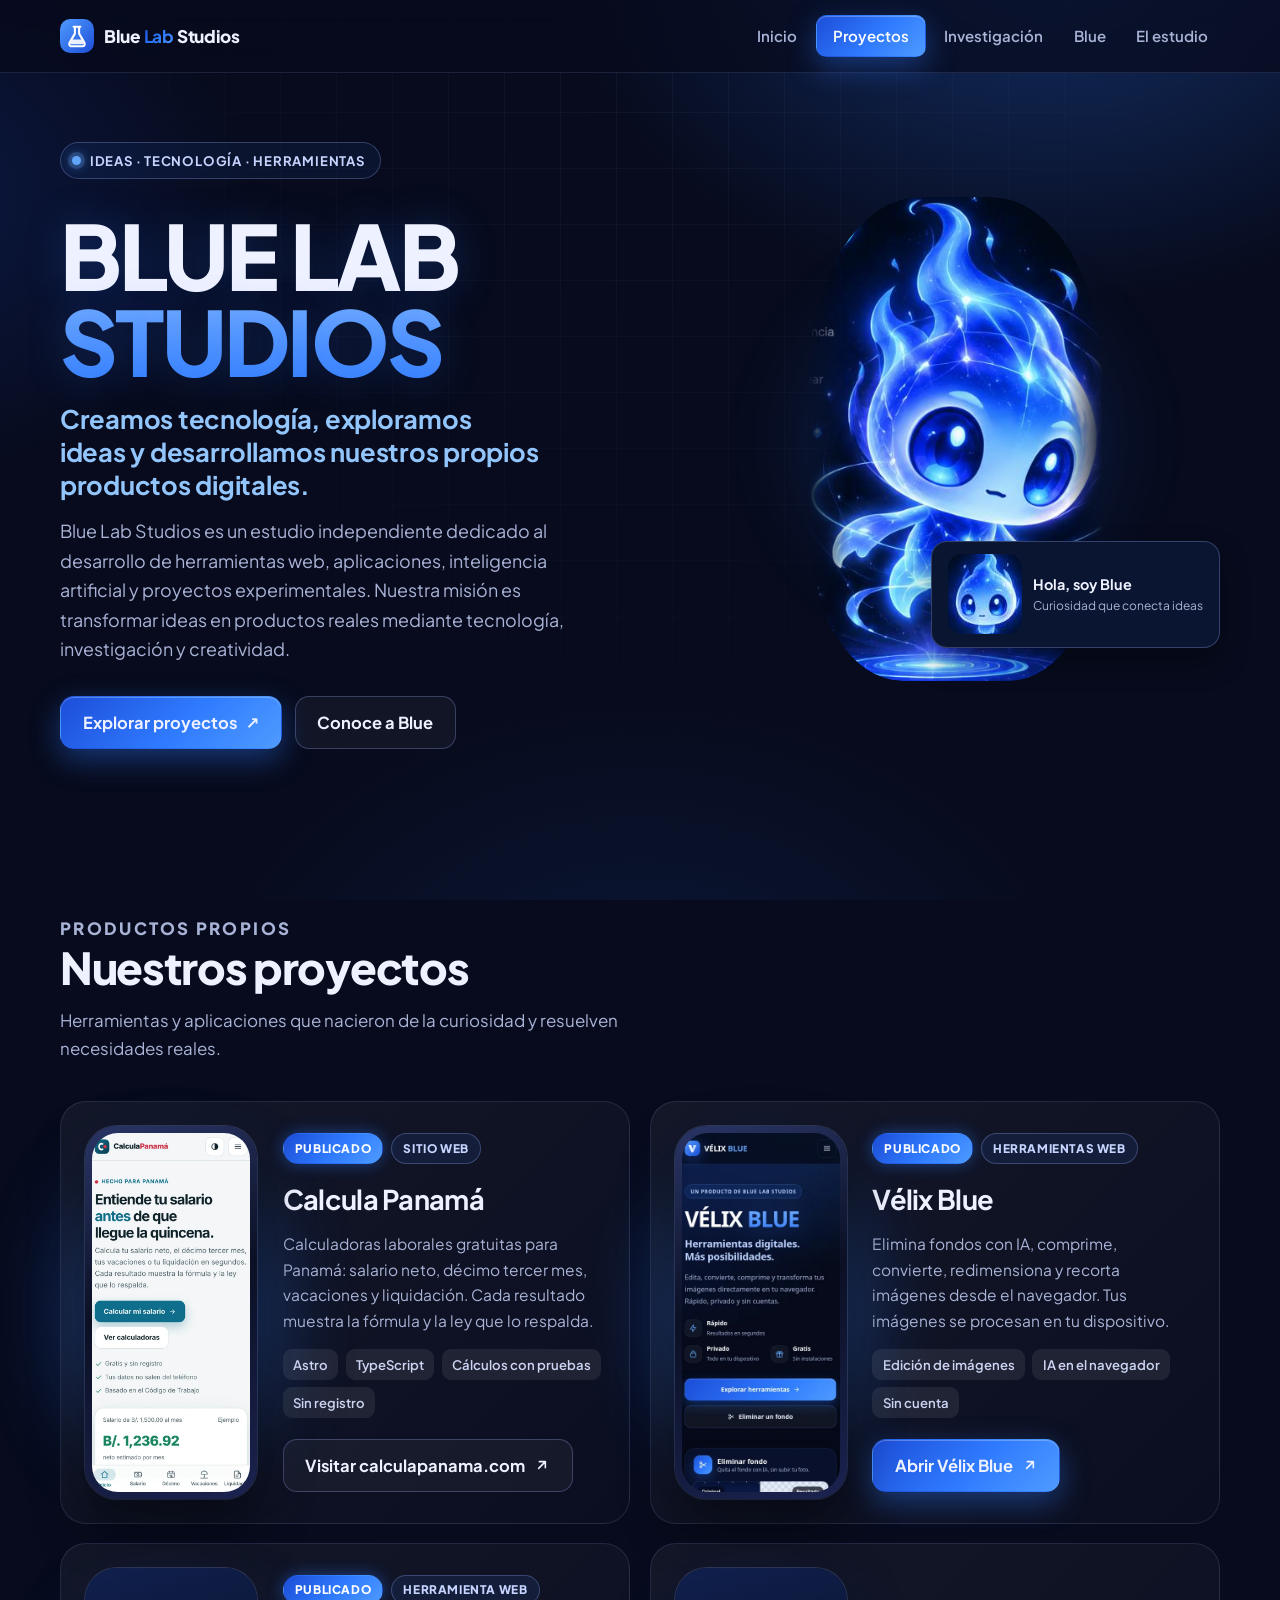
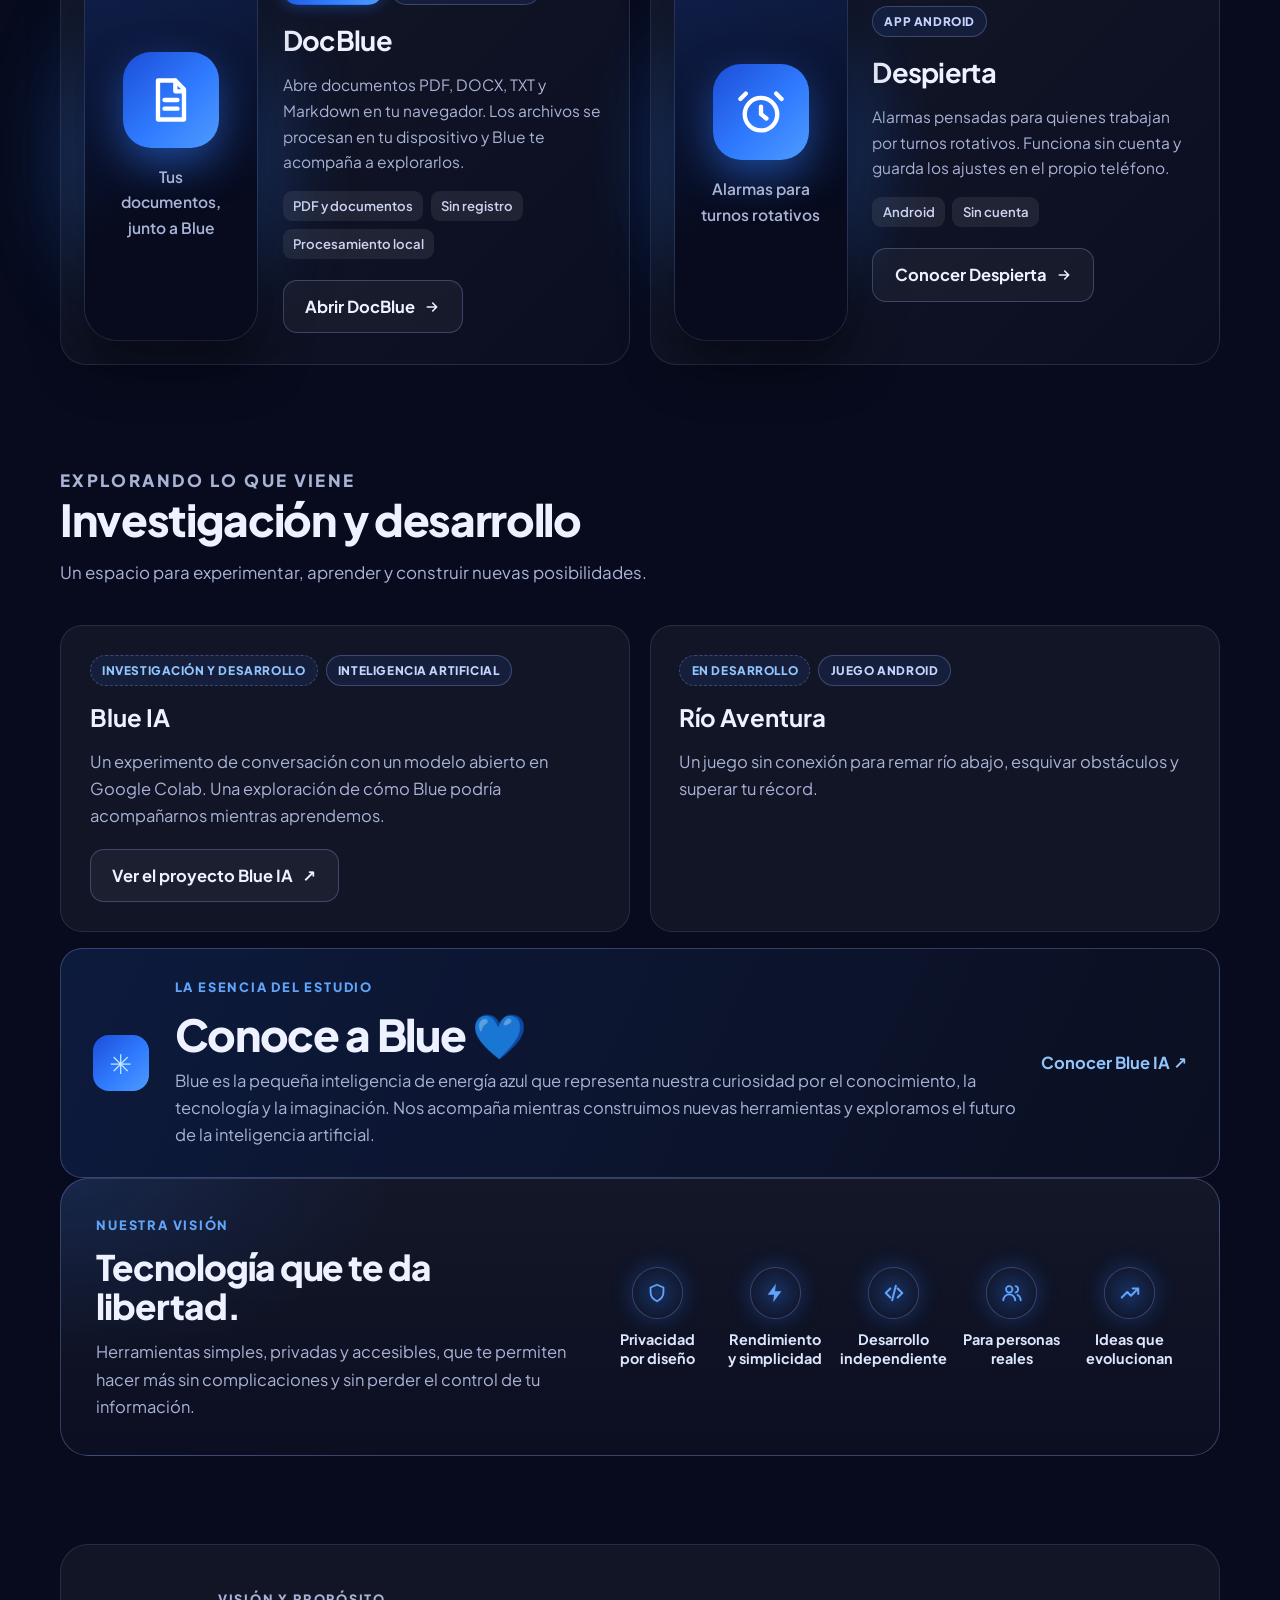
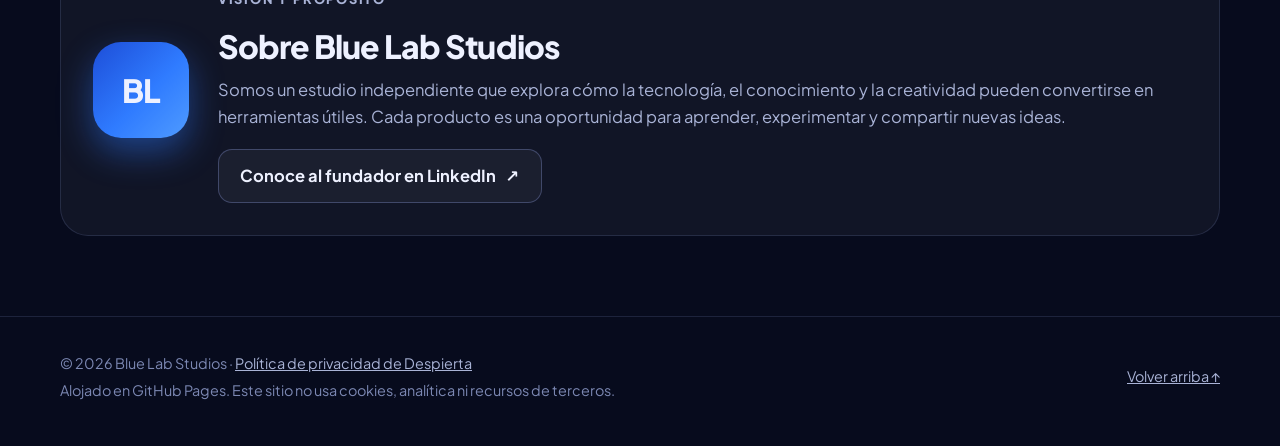
==== commit a4277285: "Animar a Blue con sus expresiones originales" ====
--- a/index.html
+++ b/index.html
@@ -233,6 +233,17 @@
 @media(max-width:920px){.blue-stage{min-height:440px}.blue-portrait{width:min(62%,270px)}.blue-intro{grid-template-columns:auto 1fr}.blue-intro-link{grid-column:2}}
 @media(max-width:360px){.nav .wrap{gap:.4rem}.logo{font-size:.9rem;gap:.4rem}.logo svg{width:28px;height:28px}.links a.btn-main{padding:.5rem .7rem}}
 @media(max-width:600px){.blue-stage{min-height:390px}.blue-portrait{width:min(62%,235px)}.blue-caption{right:0;bottom:4%}.blue-intro{grid-template-columns:1fr;gap:1rem;padding:1.5rem}.blue-intro-link{grid-column:1}.experiments{grid-template-columns:1fr}.project .btn{max-width:100%}}
+
+/* Blue cobra vida con expresiones de la referencia original. */
+.blue-expression{width:74px;height:80px;flex:none;border-radius:14px;background:#07142e url("img/blue-referencia.jpg") no-repeat -507px -500px;background-size:1280px 853px}
+@media (prefers-reduced-motion:no-preference){
+  .blue-portrait{animation:blue-float 6s ease-in-out infinite}
+  .blue-stage-glow{animation:blue-glow 6s ease-in-out infinite}
+  .blue-expression{animation:blue-expressions 12s steps(1,end) infinite}
+  @keyframes blue-float{0%,100%{transform:translateY(0) rotate(0)}50%{transform:translateY(-12px) rotate(1.5deg)}}
+  @keyframes blue-glow{0%,100%{opacity:.75}50%{opacity:1}}
+  @keyframes blue-expressions{0%,100%{background-position:-507px -500px}25%{background-position:-600px -500px}50%{background-position:-689px -500px}75%{background-position:-1167px -500px}}
+}
 </style>
 </head>
 <body>
@@ -276,7 +287,7 @@
 <div class="blue-stage">
 <div class="blue-stage-glow" aria-hidden="true"></div>
 <div class="blue-portrait" role="img" aria-label="Blue, una pequeña criatura luminosa de energía azul con conexiones neuronales"></div>
-<div class="blue-caption"><span class="blue-caption-dot" aria-hidden="true">✦</span><div><strong>Hola, soy Blue</strong><small>Curiosidad que conecta ideas</small></div></div>
+<div class="blue-caption"><span class="blue-expression" aria-hidden="true"></span><div><strong>Hola, soy Blue</strong><small>Curiosidad que conecta ideas</small></div></div>
 </div>
 </section>
 
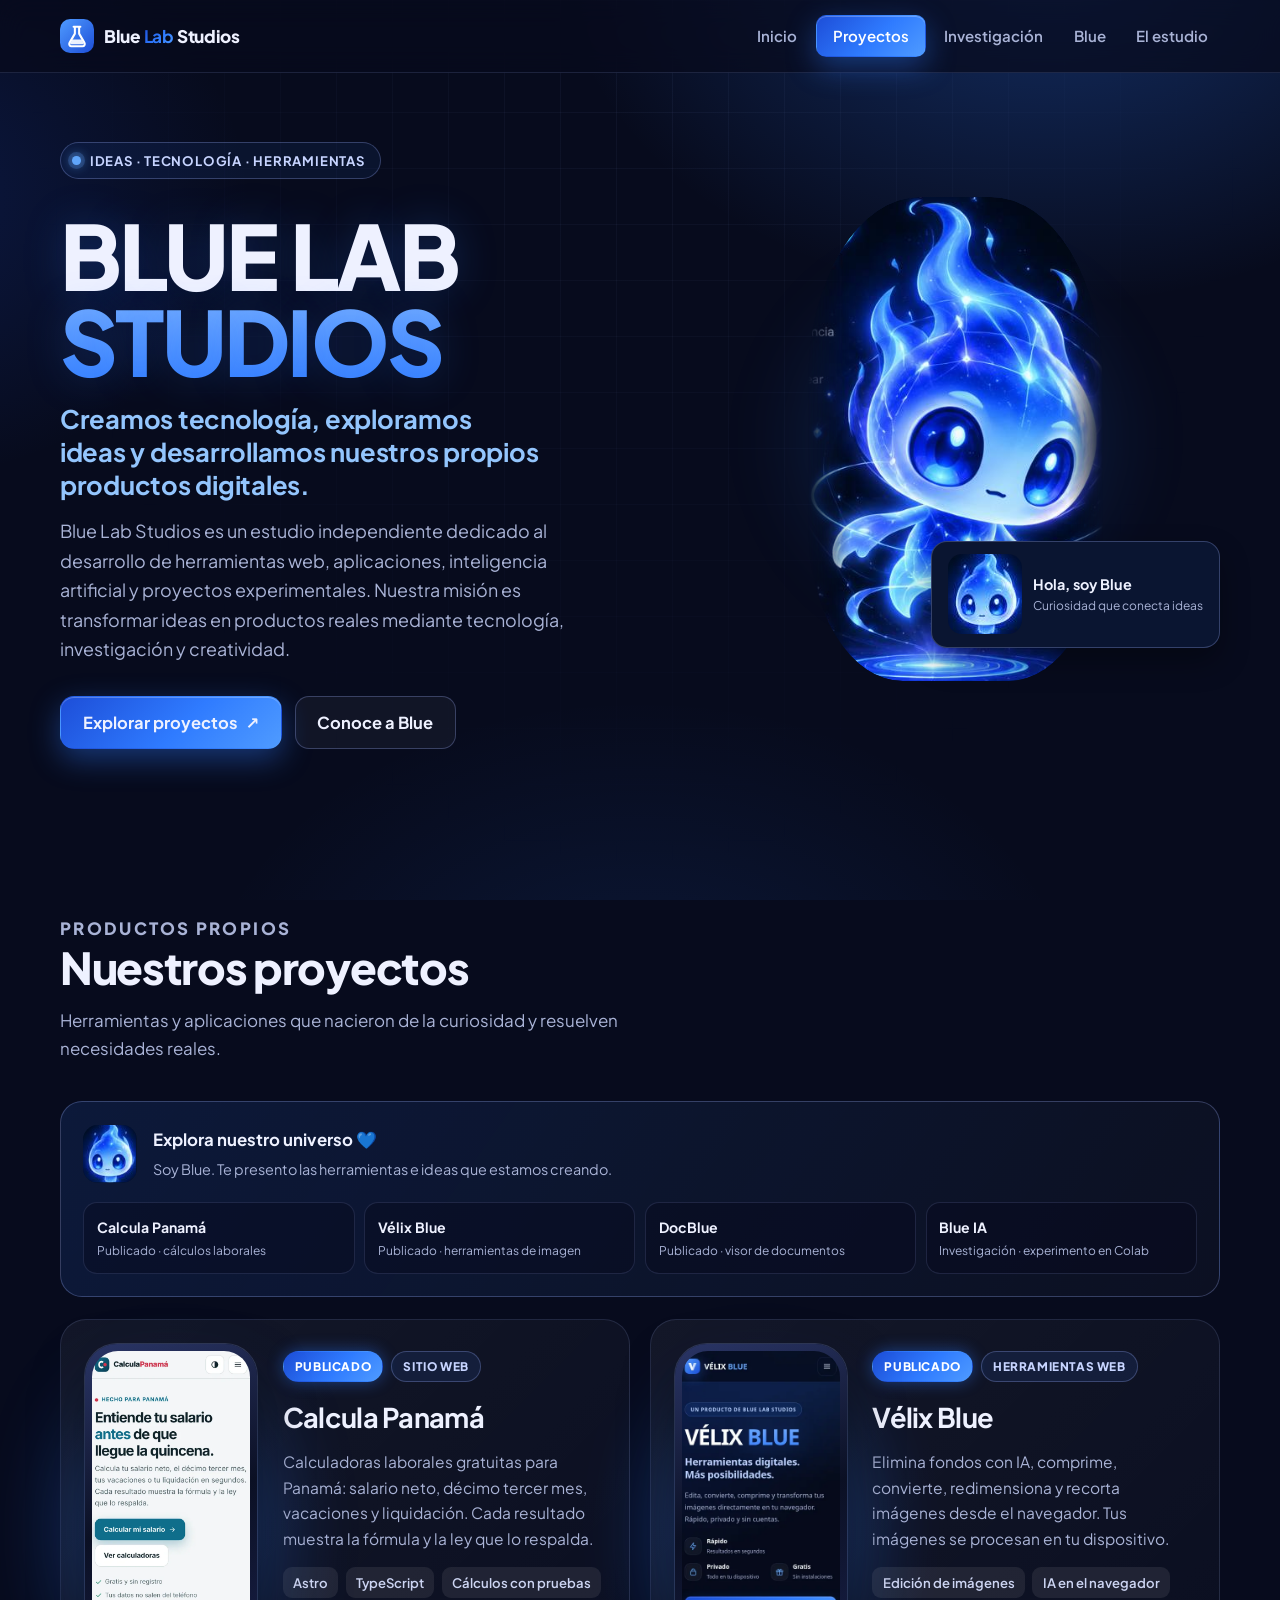
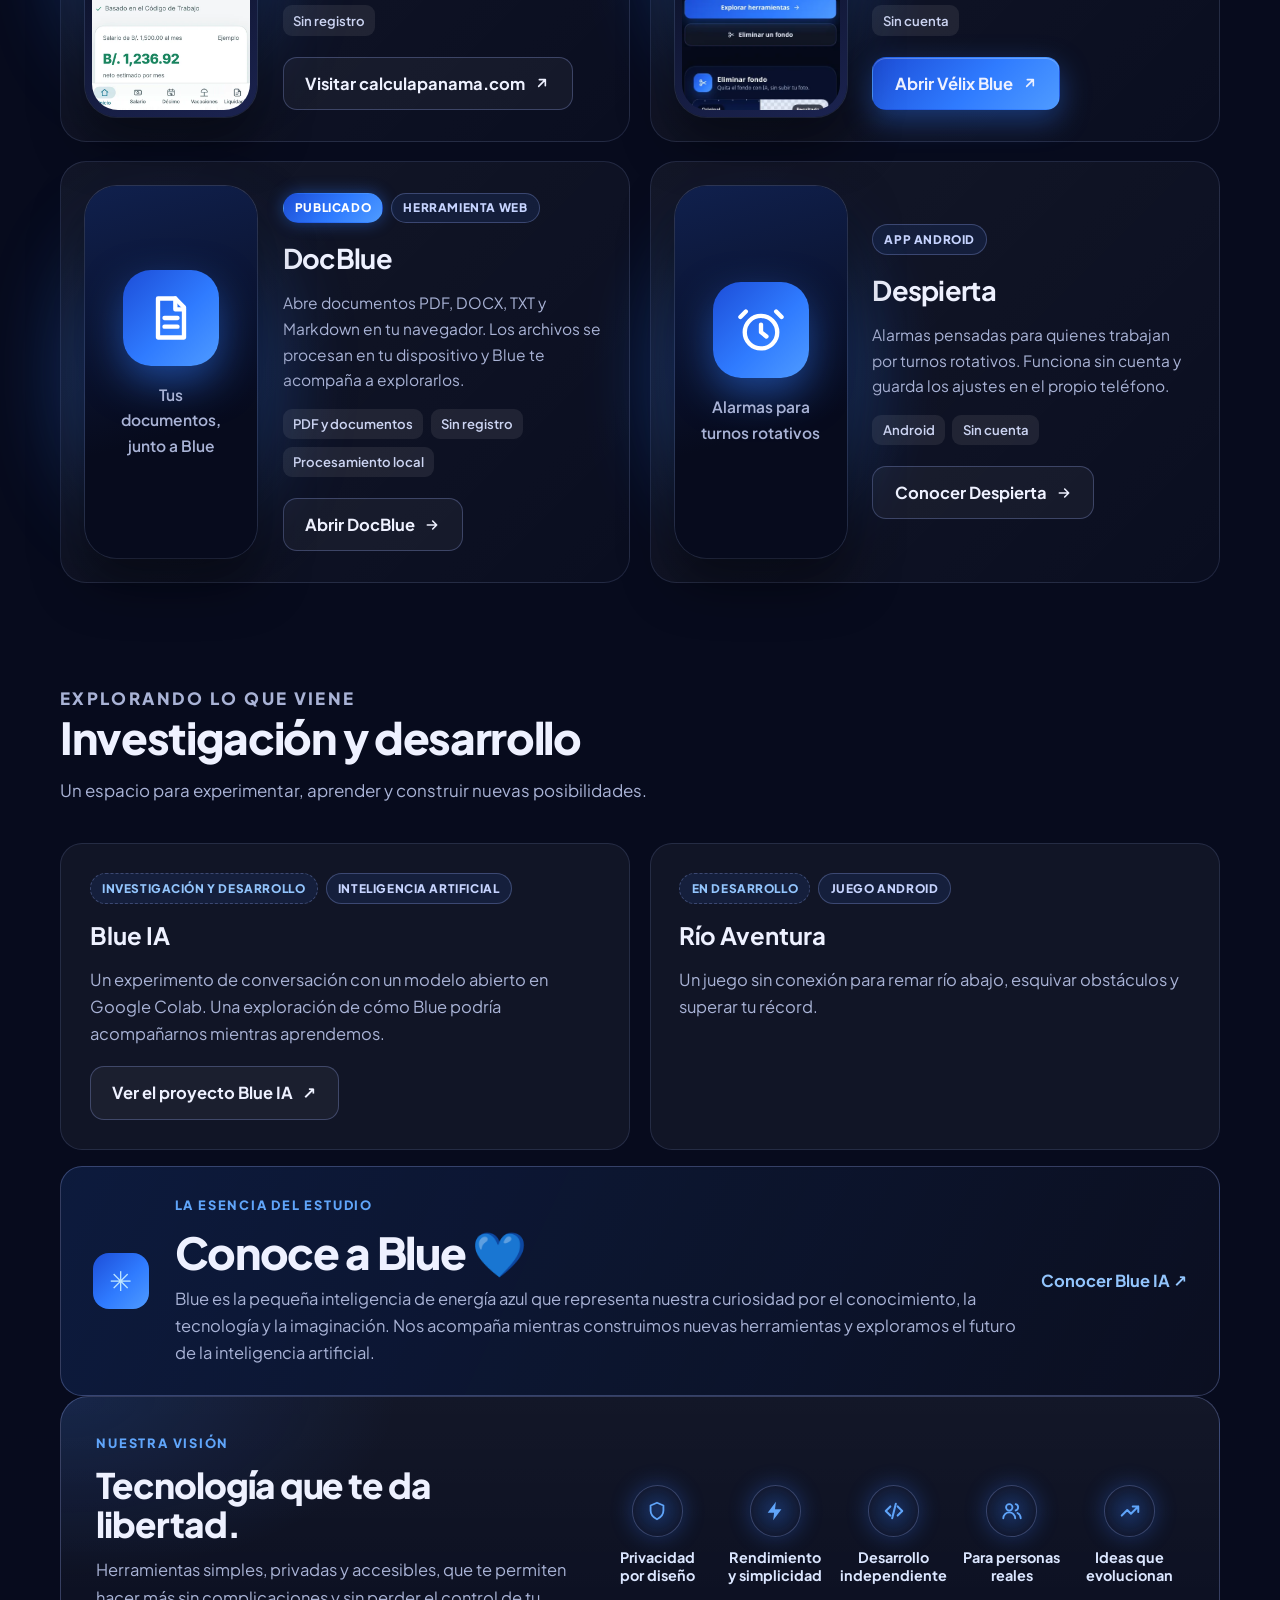
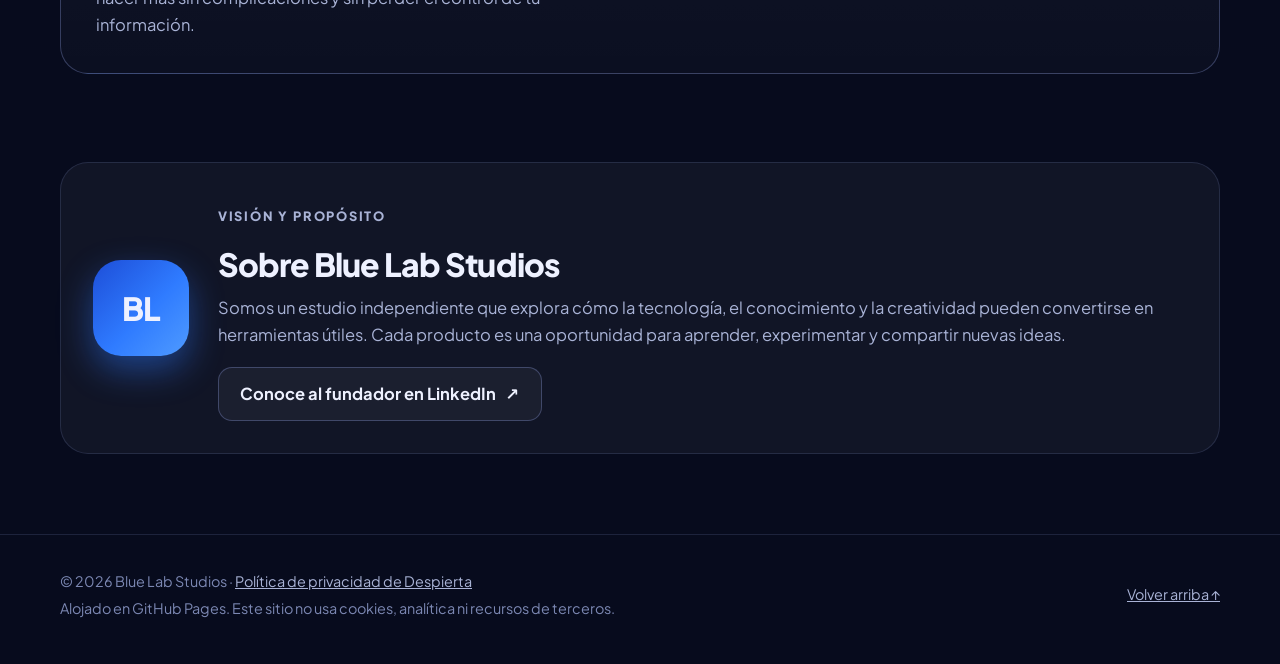
==== commit 819f3d94: "Presentar el universo de productos con Blue" ====
--- a/index.html
+++ b/index.html
@@ -195,7 +195,7 @@
 @media (max-width:560px){.project{grid-template-columns:1fr;gap:1.4rem}}
 .shot{position:relative;justify-self:center;width:172px;aspect-ratio:390/844;border-radius:32px;padding:7px;background:linear-gradient(160deg,#2a3566,#0b1024 45%,#1b2350);box-shadow:0 24px 50px rgba(0,0,0,.5),0 0 0 1px rgba(160,180,255,.22)}
 .shot img{width:100%;height:100%;object-fit:cover;object-position:top;border-radius:26px}
-.shot::before{content:"";position:absolute;inset:-18%;z-index:-1;border-radius:50%;filter:blur(36px);opacity:.55;background:radial-gradient(circle,#2f7bff,transparent 65%)}
+.shot::before{content:"";pointer-events:none;position:absolute;inset:-18%;z-index:-1;border-radius:50%;filter:blur(36px);opacity:.55;background:radial-gradient(circle,#2f7bff,transparent 65%)}
 .art{display:grid;place-items:center;align-content:center;gap:1rem;background:linear-gradient(165deg,#10204d,#070b1d 65%);color:#fff;text-align:center;padding:1.5rem}
 .art .clock{width:96px;height:96px;border-radius:28px;display:grid;place-items:center;background:var(--grad);box-shadow:0 16px 40px rgba(47,123,255,.5)}
 .art p{margin:0;color:var(--soft);font-size:.88rem;font-weight:600}
@@ -244,6 +244,25 @@
   @keyframes blue-glow{0%,100%{opacity:.75}50%{opacity:1}}
   @keyframes blue-expressions{0%,100%{background-position:-507px -500px}25%{background-position:-600px -500px}50%{background-position:-689px -500px}75%{background-position:-1167px -500px}}
 }
+
+/* Acompañante de navegación: aparece al recorrer la página. */
+.blue-companion{position:fixed;right:max(16px,env(safe-area-inset-right));bottom:max(16px,env(safe-area-inset-bottom));z-index:60;display:flex;flex-direction:column;align-items:flex-end;gap:10px}
+.blue-companion-trigger{display:flex;align-items:center;gap:10px;padding:6px 14px 6px 6px;min-height:64px;color:var(--text);font:inherit;text-align:left;border:1px solid rgba(137,195,255,.45);border-radius:22px;background:#0c1b3a;box-shadow:0 12px 36px #0009;cursor:pointer}
+.blue-companion-trigger:hover{border-color:#a6d9ff;background:#11284d}.blue-companion-trigger:focus-visible,.blue-companion-close:focus-visible,.blue-companion-link:focus-visible{outline:3px solid #9bd5ff;outline-offset:3px}
+.blue-companion-avatar{display:block;width:54px;height:58px;overflow:hidden;border-radius:15px;flex:none;background:#07142e}.blue-companion-avatar .blue-expression{display:block;transform:scale(.72);transform-origin:top left}
+.blue-companion-label{display:block;font-size:.82rem;line-height:1.2;font-weight:800}.blue-companion-label small{display:block;font-weight:500;font-size:.72rem;color:#b6c9e8;margin-top:3px}
+.blue-companion-panel{width:min(340px,calc(100vw - 32px));max-height:min(480px,calc(100dvh - 120px));overflow:auto;border:1px solid rgba(137,195,255,.42);border-radius:22px;background:#0b1935;box-shadow:0 20px 60px #000a;padding:18px;color:#eef5ff}
+.blue-companion-header{display:flex;align-items:center;justify-content:space-between;gap:10px}.blue-companion-header strong{font-size:1rem}.blue-companion-header small{display:block;color:#9fb9dc;font-size:.75rem}.blue-companion-close{display:grid;place-items:center;width:38px;height:38px;border-radius:12px;border:1px solid #34537c;background:#102847;color:#e8f4ff;font-size:1.35rem;cursor:pointer}
+.blue-companion-tip{font-size:.9rem;line-height:1.55;color:#c4d6ef;margin:14px 0}.blue-companion-nav{display:grid;gap:7px}.blue-companion-link{display:flex;align-items:center;justify-content:space-between;gap:12px;min-height:44px;padding:9px 12px;border:1px solid #29476c;border-radius:12px;background:#112849;color:#e9f4ff;text-decoration:none;font-size:.86rem;font-weight:700}.blue-companion-link:hover{background:#1b3962;border-color:#5aaaff}.blue-companion-link span{color:#83c5ff}.blue-companion-footnote{color:#91a9c9;font-size:.72rem;line-height:1.4;margin:12px 0 0}
+@media(max-width:480px){.blue-companion-trigger{padding:5px 12px 5px 5px;border-radius:19px}.blue-companion-label{font-size:.75rem}.blue-companion-label small{display:none}}
+@media (prefers-reduced-motion:no-preference){.blue-companion-trigger:hover .blue-companion-avatar{animation:companion-wave .55s ease-in-out}@keyframes companion-wave{25%{transform:rotate(-6deg)}75%{transform:rotate(6deg)}}}
+
+/* Accesos al universo de productos, con sus estados visibles. */
+.universe{margin:0 0 1.4rem;padding:1.4rem;border:1px solid var(--line2);border-radius:var(--radius);background:linear-gradient(125deg,rgba(47,123,255,.13),rgba(255,255,255,.025))}
+.universe-intro{display:flex;align-items:center;gap:1rem;margin-bottom:1.2rem}.universe-intro strong{color:var(--text);font-size:1.05rem}.universe-intro p{margin:.25rem 0 0;color:var(--soft);font-size:.9rem}.universe-avatar{display:block;width:54px;height:58px;overflow:hidden;border-radius:15px;flex:none;background:#07142e}.universe-avatar .blue-expression{display:block;transform:scale(.72);transform-origin:top left}
+.universe-links{display:grid;grid-template-columns:repeat(4,minmax(0,1fr));gap:.6rem}.universe-links a{display:flex;flex-direction:column;gap:.25rem;min-height:70px;padding:.8rem;border:1px solid var(--line);border-radius:14px;background:rgba(7,11,29,.45);color:var(--text);text-decoration:none}.universe-links a:hover{border-color:var(--blue2)}.universe-links strong{font-size:.88rem}.universe-links span{font-size:.75rem;color:var(--soft);line-height:1.4}
+@media(max-width:700px){.universe-links{grid-template-columns:repeat(2,minmax(0,1fr))}.universe{padding:1rem}}
+@media(max-width:350px){.universe-links{grid-template-columns:1fr}}
 </style>
 </head>
 <body>
@@ -293,8 +312,17 @@
 
 <section id="proyectos" aria-labelledby="t-proyectos">
 <div class="head"><p class="kicker">Productos propios</p><h2 id="t-proyectos">Nuestros proyectos</h2><p>Herramientas y aplicaciones que nacieron de la curiosidad y resuelven necesidades reales.</p></div>
+<div class="universe" aria-label="El universo de productos de Blue Lab Studios">
+  <div class="universe-intro"><span class="universe-avatar" aria-hidden="true"><span class="blue-expression"></span></span><div><strong>Explora nuestro universo 💙</strong><p>Soy Blue. Te presento las herramientas e ideas que estamos creando.</p></div></div>
+  <nav class="universe-links" aria-label="Explorar productos">
+    <a href="#producto-calcula"><strong>Calcula Panamá</strong><span>Publicado · cálculos laborales</span></a>
+    <a href="#producto-velix"><strong>Vélix Blue</strong><span>Publicado · herramientas de imagen</span></a>
+    <a href="#producto-docblue"><strong>DocBlue</strong><span>Publicado · visor de documentos</span></a>
+    <a href="#producto-blue-ia"><strong>Blue IA</strong><span>Investigación · experimento en Colab</span></a>
+  </nav>
+</div>
 <div class="work">
-<article class="project">
+<article class="project" id="producto-calcula">
 <div class="shot"><img src="img/calcula-panama.webp" width="600" height="1298" loading="lazy" alt="Portada de Calcula Panamá en un teléfono: «Entiende tu salario antes de que llegue la quincena»"></div>
 <div>
 <div class="meta"><span class="badge live">Publicado</span><span class="badge">Sitio web</span></div>
@@ -306,15 +334,15 @@
 </div>
 </article>
 
-<article class="project">
-<div class="shot"><img src="img/velix-blue.webp" width="390" height="844" loading="lazy" alt="Interfaz móvil de Vélix Blue: herramientas digitales para transformar imágenes"></div>
+<article class="project" id="producto-velix">
+<a class="shot" href="https://velixblue.com/" aria-label="Abrir Vélix Blue en velixblue.com"><img src="img/velix-blue.webp" width="390" height="844" loading="lazy" alt="Interfaz móvil de Vélix Blue: herramientas digitales para transformar imágenes"></a>
 <div><div class="meta"><span class="badge live">Publicado</span><span class="badge">Herramientas web</span></div>
 <h3>Vélix Blue</h3><p>Elimina fondos con IA, comprime, convierte, redimensiona y recorta imágenes desde el navegador. Tus imágenes se procesan en tu dispositivo.</p>
 <ul class="tags"><li>Edición de imágenes</li><li>IA en el navegador</li><li>Sin cuenta</li></ul>
 <a class="btn btn-main" href="https://velixblue.com/">Abrir Vélix Blue <svg width="16" height="16" viewBox="0 0 24 24" fill="none" stroke="currentColor" stroke-width="2.4" stroke-linecap="round" stroke-linejoin="round" aria-hidden="true"><path d="M7 17 17 7M8 7h9v9"/></svg></a></div>
 </article>
 
-<article class="project">
+<article class="project" id="producto-docblue">
 <div class="shot art">
 <div class="clock" aria-hidden="true"><svg width="52" height="52" viewBox="0 0 24 24" fill="none" stroke="#fff" stroke-width="2" stroke-linecap="round" stroke-linejoin="round"><path d="M6 3h8l4 4v14H6z"/><path d="M14 3v5h4M9 12h6M9 16h6"/></svg></div>
 <p>Tus documentos,<br>junto a Blue</p>
@@ -349,7 +377,7 @@
 <section id="investigacion" aria-labelledby="t-investigacion">
 <div class="head"><p class="kicker">Explorando lo que viene</p><h2 id="t-investigacion">Investigación y desarrollo</h2><p>Un espacio para experimentar, aprender y construir nuevas posibilidades.</p></div>
 <div class="experiments">
-<article class="experiment"><div class="meta"><span class="badge soon">Investigación y desarrollo</span><span class="badge">Inteligencia artificial</span></div><h3>Blue IA</h3><p>Un experimento de conversación con un modelo abierto en Google Colab. Una exploración de cómo Blue podría acompañarnos mientras aprendemos.</p><a class="btn" href="https://github.com/gabrielvillarreta555-code/blue-ia">Ver el proyecto Blue IA <span aria-hidden="true">↗</span></a></article>
+<article class="experiment" id="producto-blue-ia"><div class="meta"><span class="badge soon">Investigación y desarrollo</span><span class="badge">Inteligencia artificial</span></div><h3>Blue IA</h3><p>Un experimento de conversación con un modelo abierto en Google Colab. Una exploración de cómo Blue podría acompañarnos mientras aprendemos.</p><a class="btn" href="https://github.com/gabrielvillarreta555-code/blue-ia">Ver el proyecto Blue IA <span aria-hidden="true">↗</span></a></article>
 <article class="experiment"><div class="meta"><span class="badge soon">En desarrollo</span><span class="badge">Juego Android</span></div><h3>Río Aventura</h3><p>Un juego sin conexión para remar río abajo, esquivar obstáculos y superar tu récord.</p></article>
 </div>
 </section>
@@ -388,6 +416,25 @@
 </section>
 </main>
 
+<div class="blue-companion" id="blue-companion" hidden>
+  <div class="blue-companion-panel" id="blue-help" role="region" aria-label="Ayuda para navegar con Blue" hidden>
+    <div class="blue-companion-header"><div><strong>Hola, soy Blue 💙</strong><small>Estoy aquí para acompañarte</small></div><button class="blue-companion-close" type="button" aria-label="Cerrar ayuda de Blue">×</button></div>
+    <p class="blue-companion-tip" id="blue-tip">¿Qué buscas? Elige un enlace y te llevo hasta allí.</p>
+    <nav class="blue-companion-nav" aria-label="Enlaces de Blue">
+      <a class="blue-companion-link" href="#proyectos">Explorar proyectos <span aria-hidden="true">↗</span></a>
+      <a class="blue-companion-link" href="#investigacion">Investigación y Blue IA <span aria-hidden="true">↗</span></a>
+      <a class="blue-companion-link" href="#blue">Conocer a Blue <span aria-hidden="true">↗</span></a>
+      <a class="blue-companion-link" href="#sobre">Mi creador y el estudio <span aria-hidden="true">↗</span></a>
+    </nav>
+    <p class="blue-companion-footnote">También puedes seguir explorando a tu ritmo.</p>
+  </div>
+  <button class="blue-companion-trigger" type="button" aria-controls="blue-help" aria-expanded="false" aria-label="Abrir ayuda de Blue">
+    <span class="blue-companion-avatar" aria-hidden="true"><span class="blue-expression"></span></span>
+    <span class="blue-companion-label">¿Buscas algo?<small>Blue puede orientarte</small></span>
+  </button>
+</div>
+
+
 <footer>
 <div class="wrap">
 <div>
@@ -398,6 +445,52 @@
 </div>
 </footer>
 
-<script>document.getElementById("anio").textContent = String(new Date().getFullYear());</script>
+<script>
+(function () {
+  document.getElementById('anio').textContent = String(new Date().getFullYear());
+  var companion = document.getElementById('blue-companion');
+  var panel = document.getElementById('blue-help');
+  var trigger = companion.querySelector('.blue-companion-trigger');
+  var close = companion.querySelector('.blue-companion-close');
+  var tip = document.getElementById('blue-tip');
+  var sections = [
+    ['proyectos', 'Aquí están los productos del estudio. ¿Quieres conocer también lo que estamos investigando?'],
+    ['investigacion', 'Aquí exploramos nuevas ideas. Puedes conocer Blue IA o volver a los productos.'],
+    ['blue', '¡Ese soy yo! También puedes conocer el estudio que me imaginó.'],
+    ['sobre', 'Aquí puedes conocer la visión del estudio y encontrar a mi creador.']
+  ];
+  var initial = '¿Qué buscas? Elige un enlace y te llevo hasta allí.';
+  function setOpen(open, returnFocus) {
+    panel.hidden = !open;
+    trigger.setAttribute('aria-expanded', String(open));
+    trigger.setAttribute('aria-label', open ? 'Cerrar ayuda de Blue' : 'Abrir ayuda de Blue');
+    if (!open && returnFocus) trigger.focus();
+    update();
+  }
+  function update() {
+    var show = window.scrollY > 300 || !panel.hidden || companion.contains(document.activeElement);
+    companion.hidden = !show;
+    var message = initial;
+    sections.forEach(function (item) {
+      var section = document.getElementById(item[0]);
+      if (section && section.getBoundingClientRect().top <= window.innerHeight * .45) message = item[1];
+    });
+    if (tip.textContent !== message) tip.textContent = message;
+  }
+  trigger.addEventListener('click', function () { setOpen(panel.hidden, false); });
+  close.addEventListener('click', function () { setOpen(false, true); });
+  companion.querySelectorAll('.blue-companion-link').forEach(function (link) {
+    link.addEventListener('click', function () { setOpen(false, true); });
+  });
+  document.addEventListener('keydown', function (event) {
+    if (event.key === 'Escape' && !panel.hidden) setOpen(false, true);
+  });
+  var ticking = false;
+  window.addEventListener('scroll', function () {
+    if (!ticking) { requestAnimationFrame(function () { update(); ticking = false; }); ticking = true; }
+  }, { passive: true });
+  update();
+})();
+</script>
 </body>
 </html>
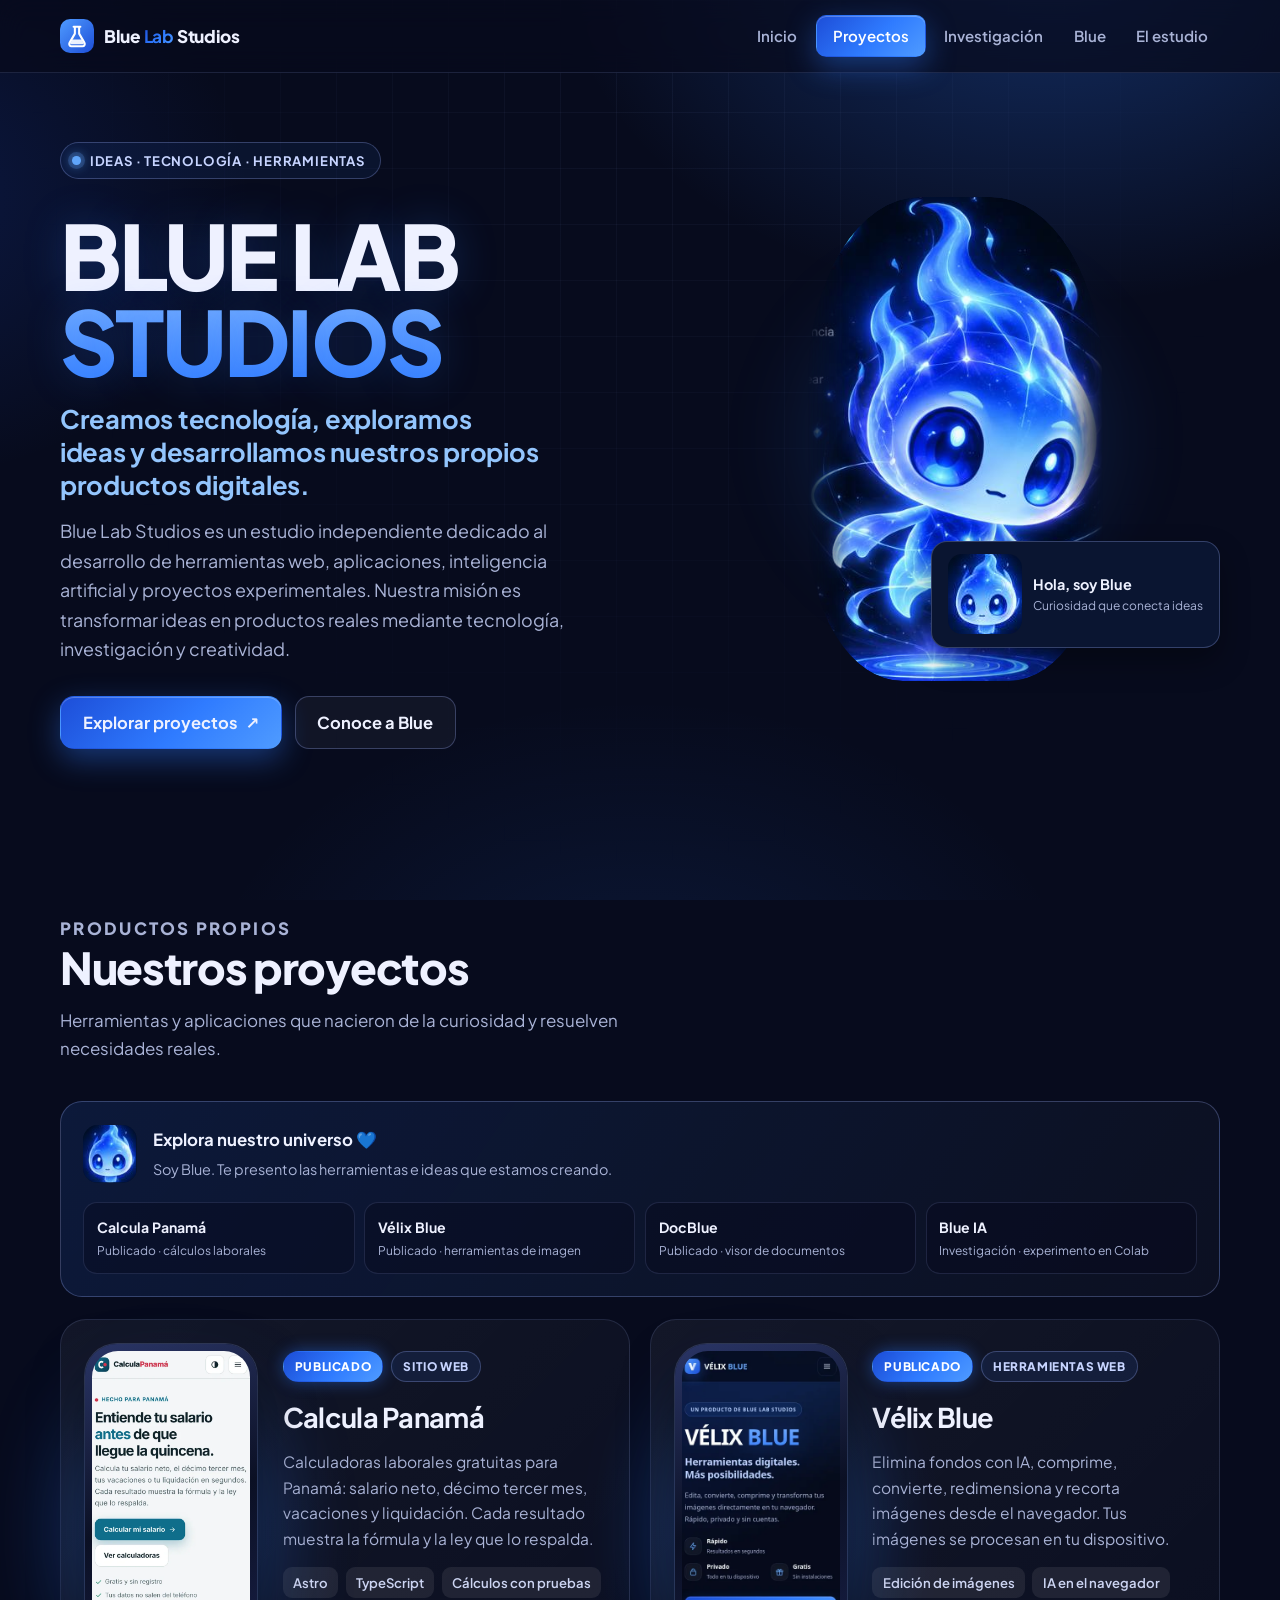
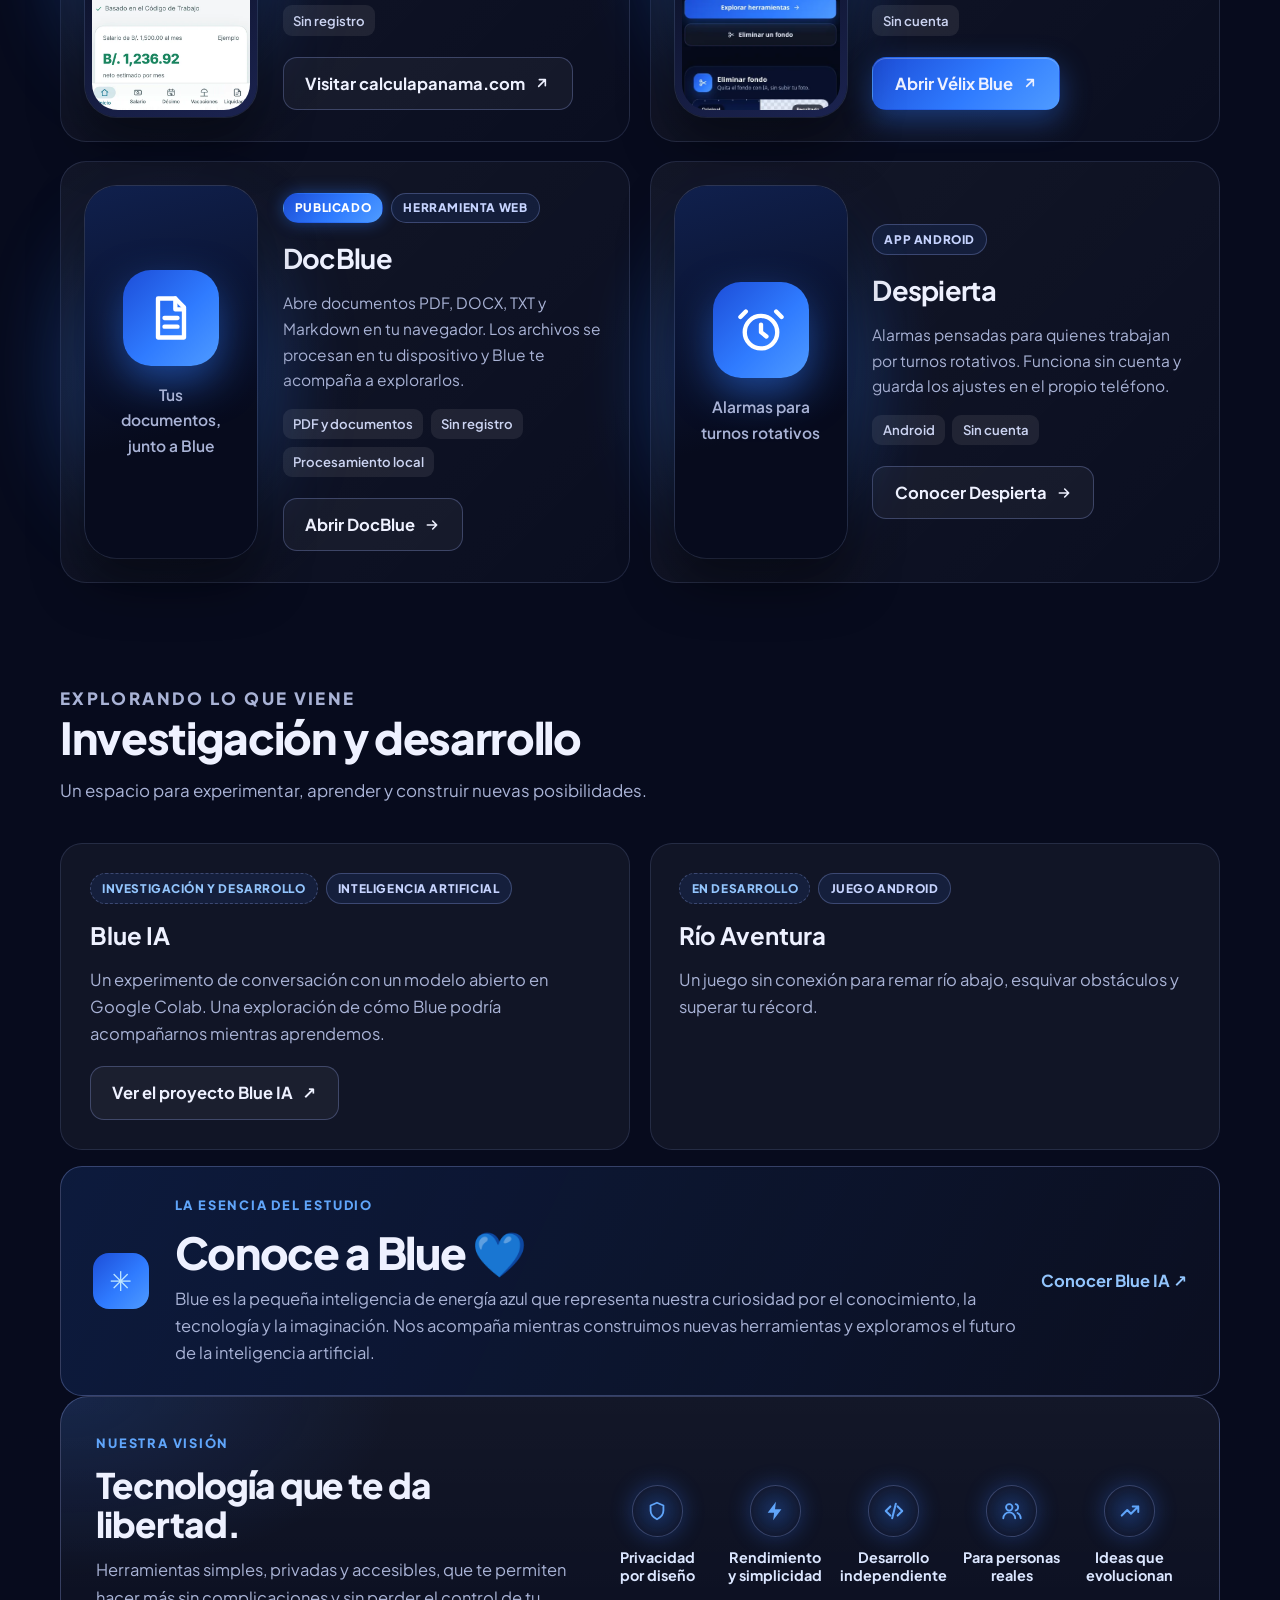
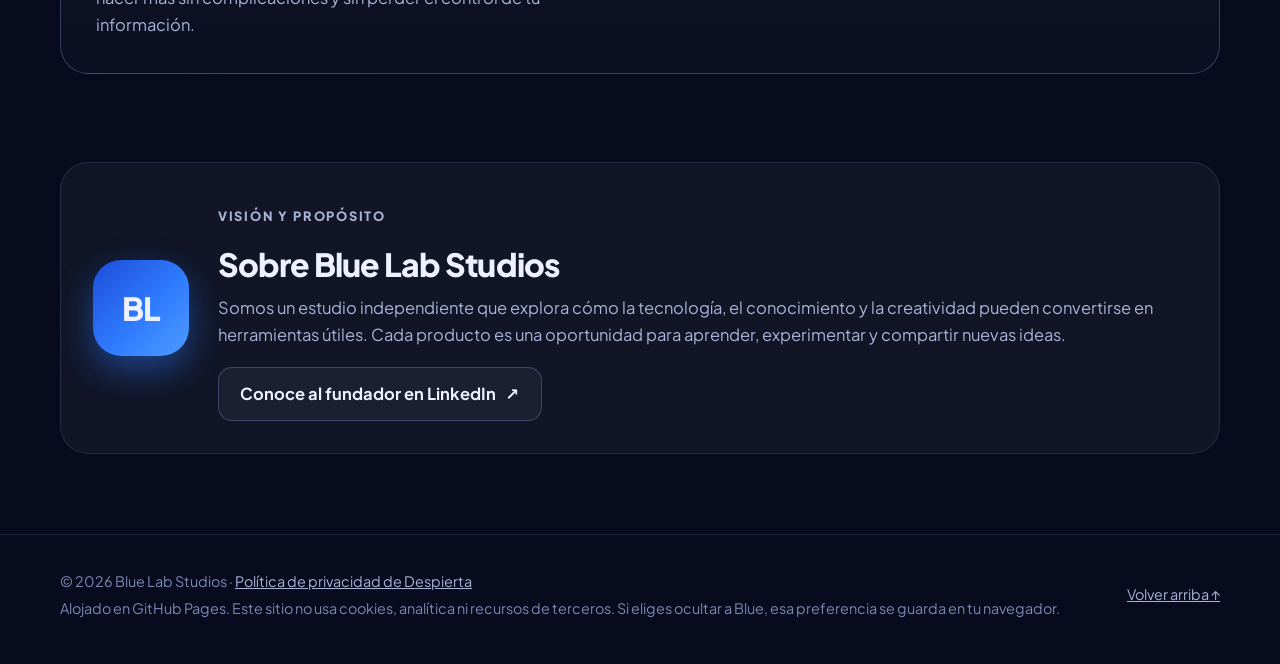
==== commit 6f467fb0: "Actualizar a Blue como guía del estudio" ====
--- a/index.html
+++ b/index.html
@@ -263,6 +263,16 @@
 .universe-links{display:grid;grid-template-columns:repeat(4,minmax(0,1fr));gap:.6rem}.universe-links a{display:flex;flex-direction:column;gap:.25rem;min-height:70px;padding:.8rem;border:1px solid var(--line);border-radius:14px;background:rgba(7,11,29,.45);color:var(--text);text-decoration:none}.universe-links a:hover{border-color:var(--blue2)}.universe-links strong{font-size:.88rem}.universe-links span{font-size:.75rem;color:var(--soft);line-height:1.4}
 @media(max-width:700px){.universe-links{grid-template-columns:repeat(2,minmax(0,1fr))}.universe{padding:1rem}}
 @media(max-width:350px){.universe-links{grid-template-columns:1fr}}
+
+/* Blue completo acompaña la navegación y los mensajes siguen la sección visible. */
+.blue-companion-trigger{padding:0;gap:4px;border:0;background:transparent;box-shadow:none}
+.blue-companion-trigger:hover{background:transparent}
+.blue-companion-avatar{width:78px;height:94px;overflow:visible;border:0;border-radius:0;background:transparent}
+.blue-companion-avatar img{display:block;width:100%;height:100%;object-fit:contain}
+.blue-companion-label{padding:10px 12px;border:1px solid rgba(137,195,255,.45);border-radius:16px;background:#0c1b3a;box-shadow:0 8px 25px #0006}
+.blue-visibility{font:inherit;color:#abd9ff;background:transparent;border:0;padding:8px;cursor:pointer;text-decoration:underline;text-underline-offset:3px}
+.blue-visibility:focus-visible{outline:3px solid #9bd5ff;outline-offset:2px}
+@media(max-width:480px){.blue-companion-trigger{padding:0}.blue-companion-label small{display:block;max-width:130px}}
 </style>
 </head>
 <body>
@@ -426,11 +436,11 @@
       <a class="blue-companion-link" href="#blue">Conocer a Blue <span aria-hidden="true">↗</span></a>
       <a class="blue-companion-link" href="#sobre">Mi creador y el estudio <span aria-hidden="true">↗</span></a>
     </nav>
-    <p class="blue-companion-footnote">También puedes seguir explorando a tu ritmo.</p>
+    <p class="blue-companion-footnote">También puedes seguir explorando a tu ritmo.</p><button type="button" class="blue-visibility" id="blue-hide">Ocultar a Blue</button>
   </div>
   <button class="blue-companion-trigger" type="button" aria-controls="blue-help" aria-expanded="false" aria-label="Abrir ayuda de Blue">
-    <span class="blue-companion-avatar" aria-hidden="true"><span class="blue-expression"></span></span>
-    <span class="blue-companion-label">¿Buscas algo?<small>Blue puede orientarte</small></span>
+    <span class="blue-companion-avatar" aria-hidden="true"><img src="img/blue-vivo.svg" alt="" width="78" height="94"></span>
+    <span class="blue-companion-label">¿Buscas algo?<small id="blue-companion-context">Blue puede orientarte</small></span>
   </button>
 </div>
 
@@ -439,9 +449,9 @@
 <div class="wrap">
 <div>
 <p>© <span id="anio">2026</span> Blue Lab Studios · <a href="despierta/privacidad/">Política de privacidad de Despierta</a></p>
-<p>Alojado en GitHub Pages. Este sitio no usa cookies, analítica ni recursos de terceros.</p>
-</div>
-<p><a href="#contenido">Volver arriba ↑</a></p>
+<p>Alojado en GitHub Pages. Este sitio no usa cookies, analítica ni recursos de terceros. Si eliges ocultar a Blue, esa preferencia se guarda en tu navegador.</p>
+</div>
+<p><button type="button" class="blue-visibility" id="blue-show" hidden>Mostrar a Blue</button> <a href="#contenido">Volver arriba ↑</a></p>
 </div>
 </footer>
 
@@ -453,6 +463,11 @@
   var trigger = companion.querySelector('.blue-companion-trigger');
   var close = companion.querySelector('.blue-companion-close');
   var tip = document.getElementById('blue-tip');
+  var context = document.getElementById('blue-companion-context');
+  var showBlue = document.getElementById('blue-show');
+  var hideBlue = document.getElementById('blue-hide');
+  var blueVisible = true;
+  try { blueVisible = localStorage.getItem('bls-blue-visible') !== 'false'; } catch (_) {}
   var sections = [
     ['proyectos', 'Aquí están los productos del estudio. ¿Quieres conocer también lo que estamos investigando?'],
     ['investigacion', 'Aquí exploramos nuevas ideas. Puedes conocer Blue IA o volver a los productos.'],
@@ -469,14 +484,29 @@
   }
   function update() {
     var show = window.scrollY > 300 || !panel.hidden || companion.contains(document.activeElement);
-    companion.hidden = !show;
+    companion.hidden = !show || !blueVisible;
+    showBlue.hidden = blueVisible;
+    if (!companion.hidden && panel.hidden && !companion.contains(document.activeElement)) {
+      var box = trigger.getBoundingClientRect();
+      var occupied = document.querySelectorAll('main a, main button, main p, main h1, main h2, main h3, footer a, footer button, footer p');
+      var blocked = Array.prototype.some.call(occupied, function (element) {
+        if (element.hidden || element.getClientRects().length === 0) return false;
+        var r = element.getBoundingClientRect();
+        return box.left < r.right + 8 && box.right > r.left - 8 && box.top < r.bottom + 8 && box.bottom > r.top - 8;
+      });
+      if (blocked) companion.hidden = true;
+    }
     var message = initial;
+    var shortMessage = 'Blue puede orientarte';
     sections.forEach(function (item) {
       var section = document.getElementById(item[0]);
-      if (section && section.getBoundingClientRect().top <= window.innerHeight * .45) message = item[1];
+      if (section && section.getBoundingClientRect().top <= window.innerHeight * .45) { message = item[1]; shortMessage = ({ proyectos: 'Conoce los productos', investigacion: 'Explora las ideas', blue: 'Conoce mi historia', sobre: 'Conoce el estudio' })[item[0]]; }
     });
     if (tip.textContent !== message) tip.textContent = message;
+    if (context.textContent !== shortMessage) context.textContent = shortMessage;
   }
+  hideBlue.addEventListener('click', function () { blueVisible = false; try { localStorage.setItem('bls-blue-visible', 'false'); } catch (_) {} panel.hidden = true; trigger.setAttribute('aria-expanded', 'false'); update(); showBlue.focus({ preventScroll: true }); });
+  showBlue.addEventListener('click', function () { blueVisible = true; try { localStorage.setItem('bls-blue-visible', 'true'); } catch (_) {} update(); if (!companion.hidden) trigger.focus(); else document.querySelector('footer a[href="#contenido"]').focus(); });
   trigger.addEventListener('click', function () { setOpen(panel.hidden, false); });
   close.addEventListener('click', function () { setOpen(false, true); });
   companion.querySelectorAll('.blue-companion-link').forEach(function (link) {
@@ -489,6 +519,8 @@
   window.addEventListener('scroll', function () {
     if (!ticking) { requestAnimationFrame(function () { update(); ticking = false; }); ticking = true; }
   }, { passive: true });
+  window.addEventListener('resize', update, { passive: true });
+  if ('ResizeObserver' in window) new ResizeObserver(update).observe(document.getElementById('contenido'));
   update();
 })();
 </script>
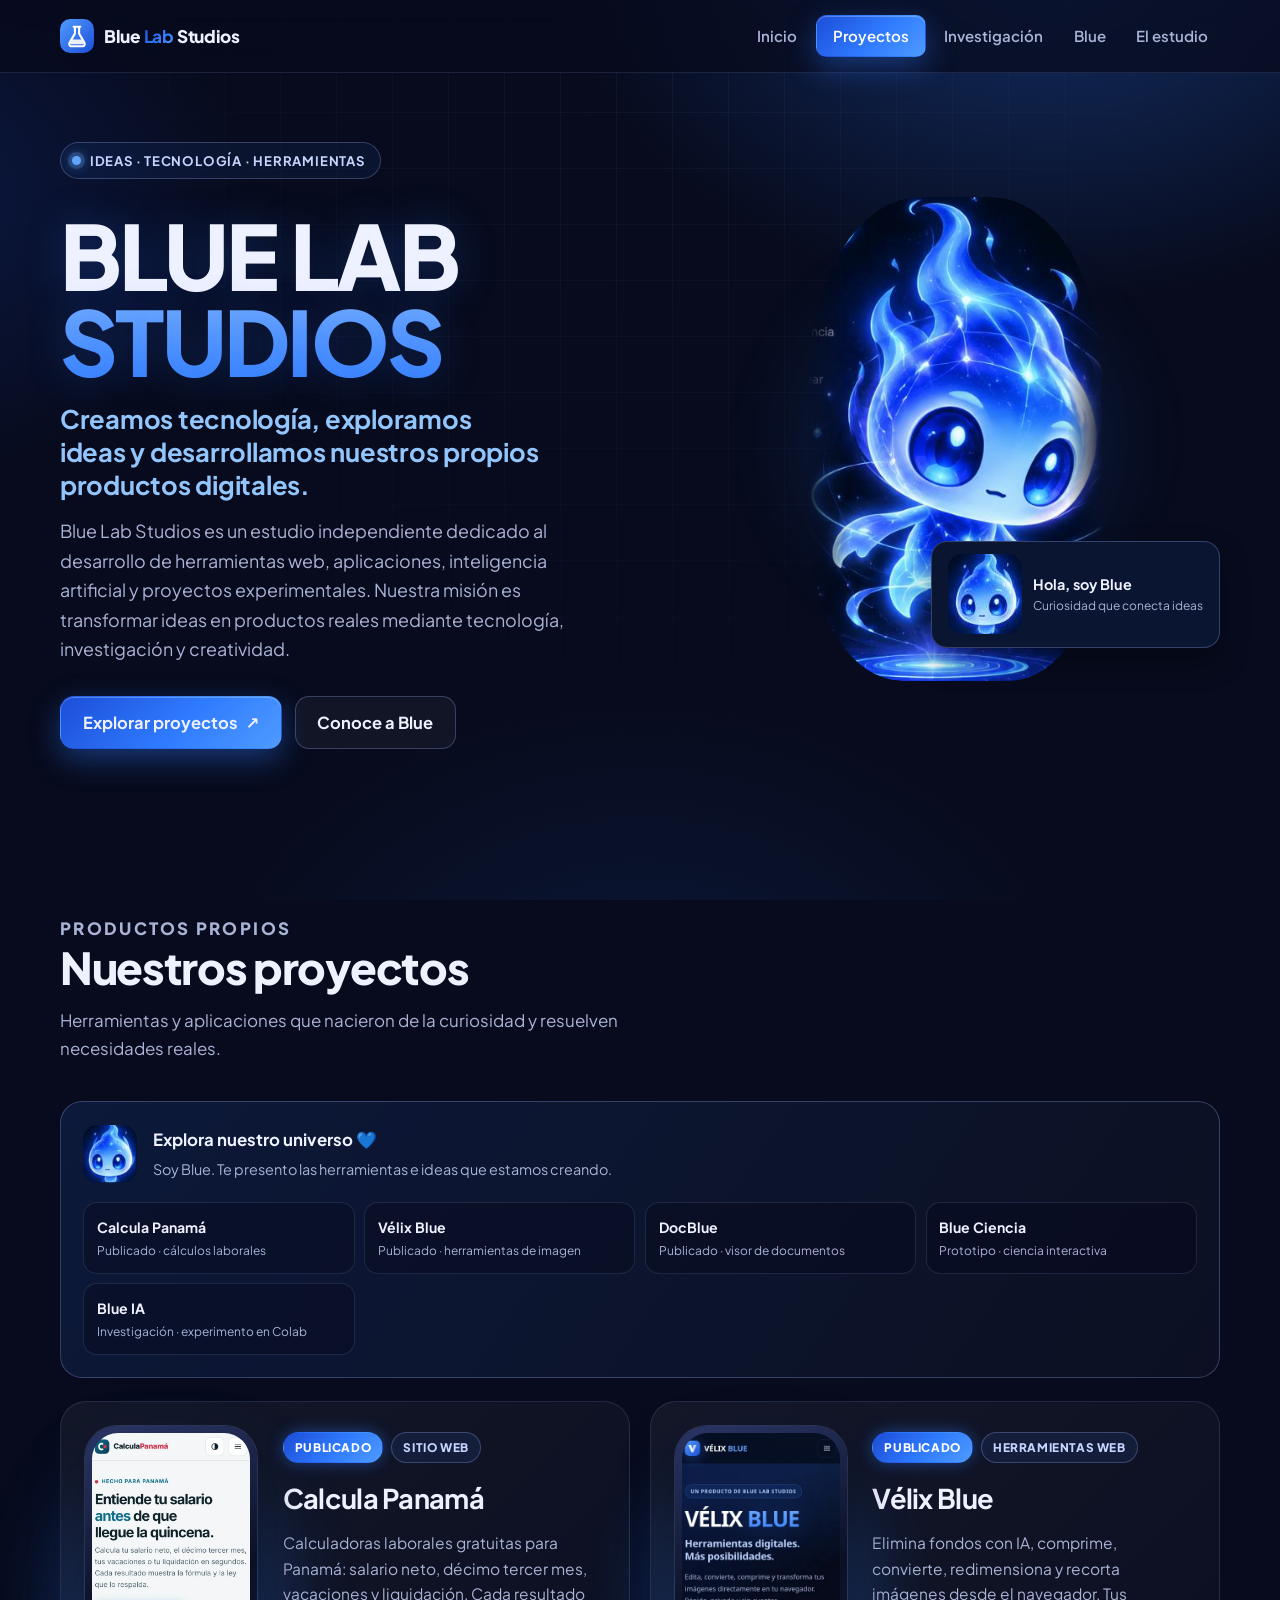
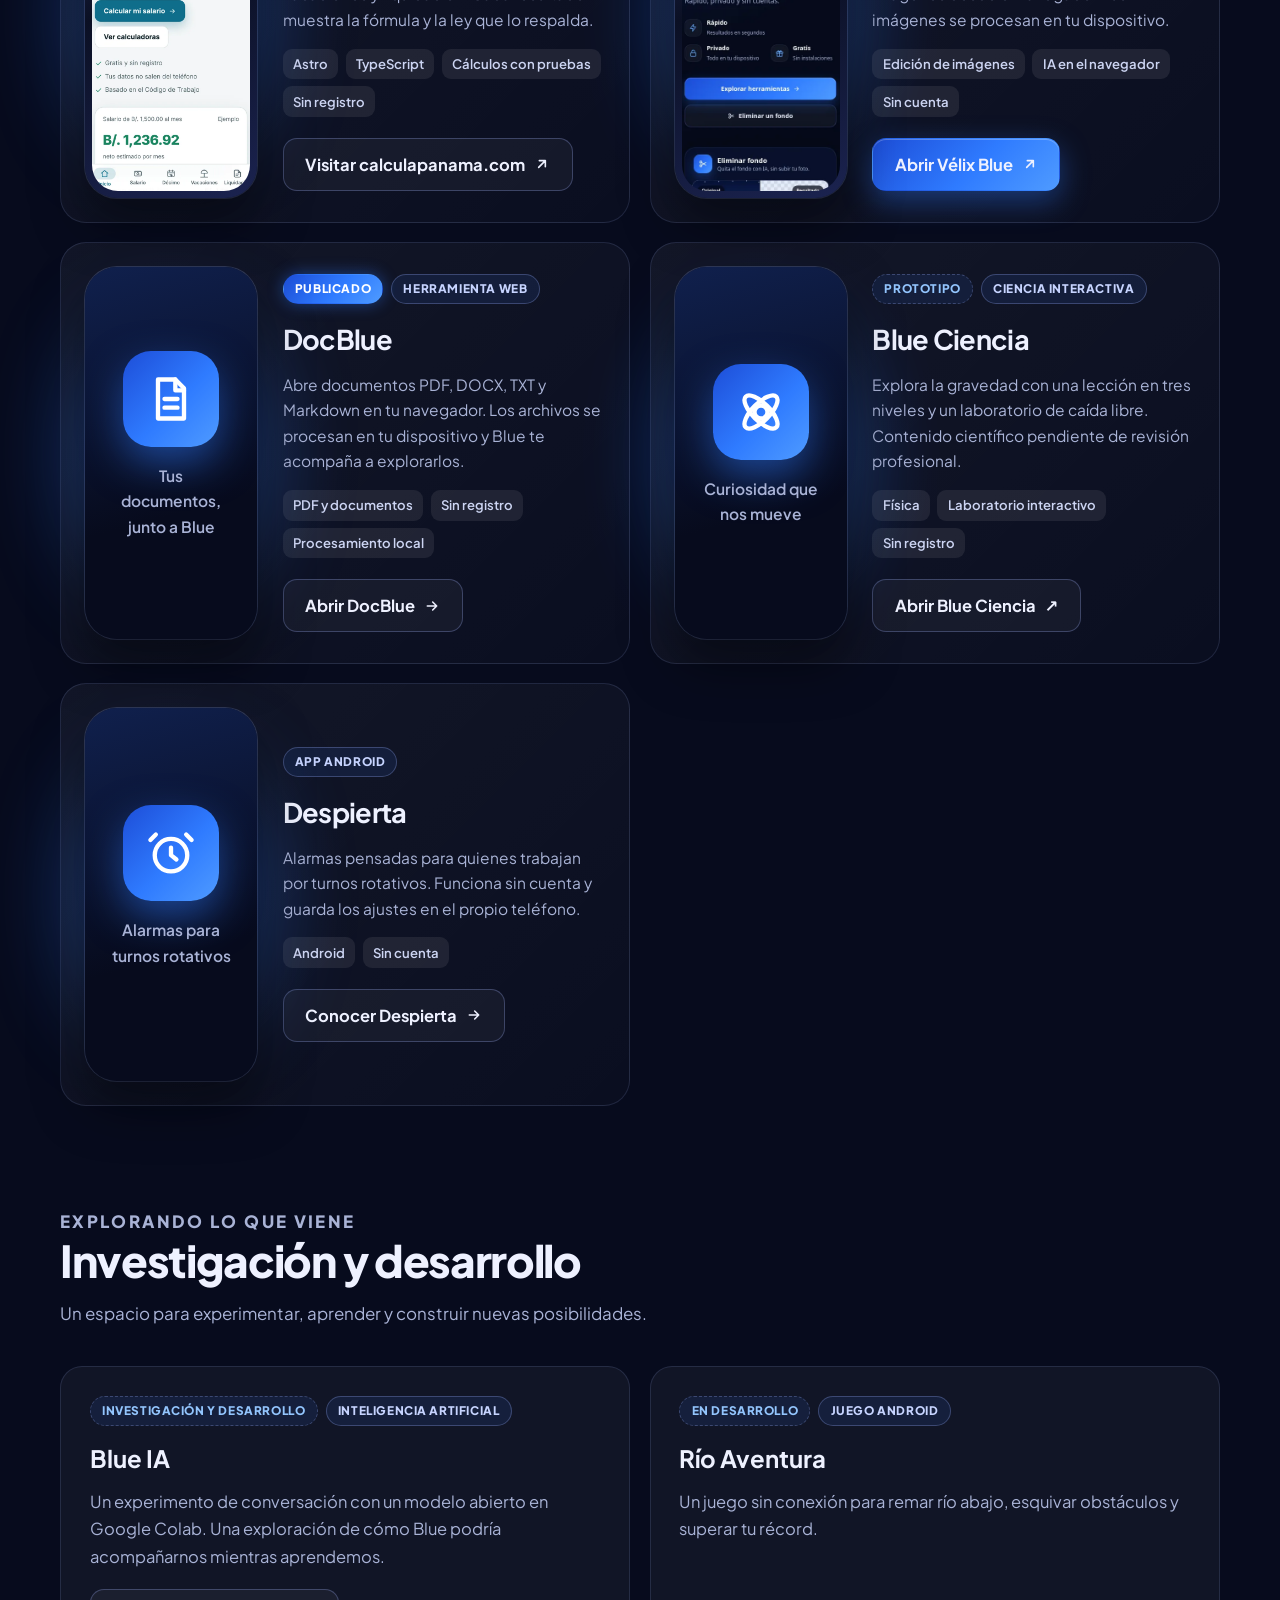
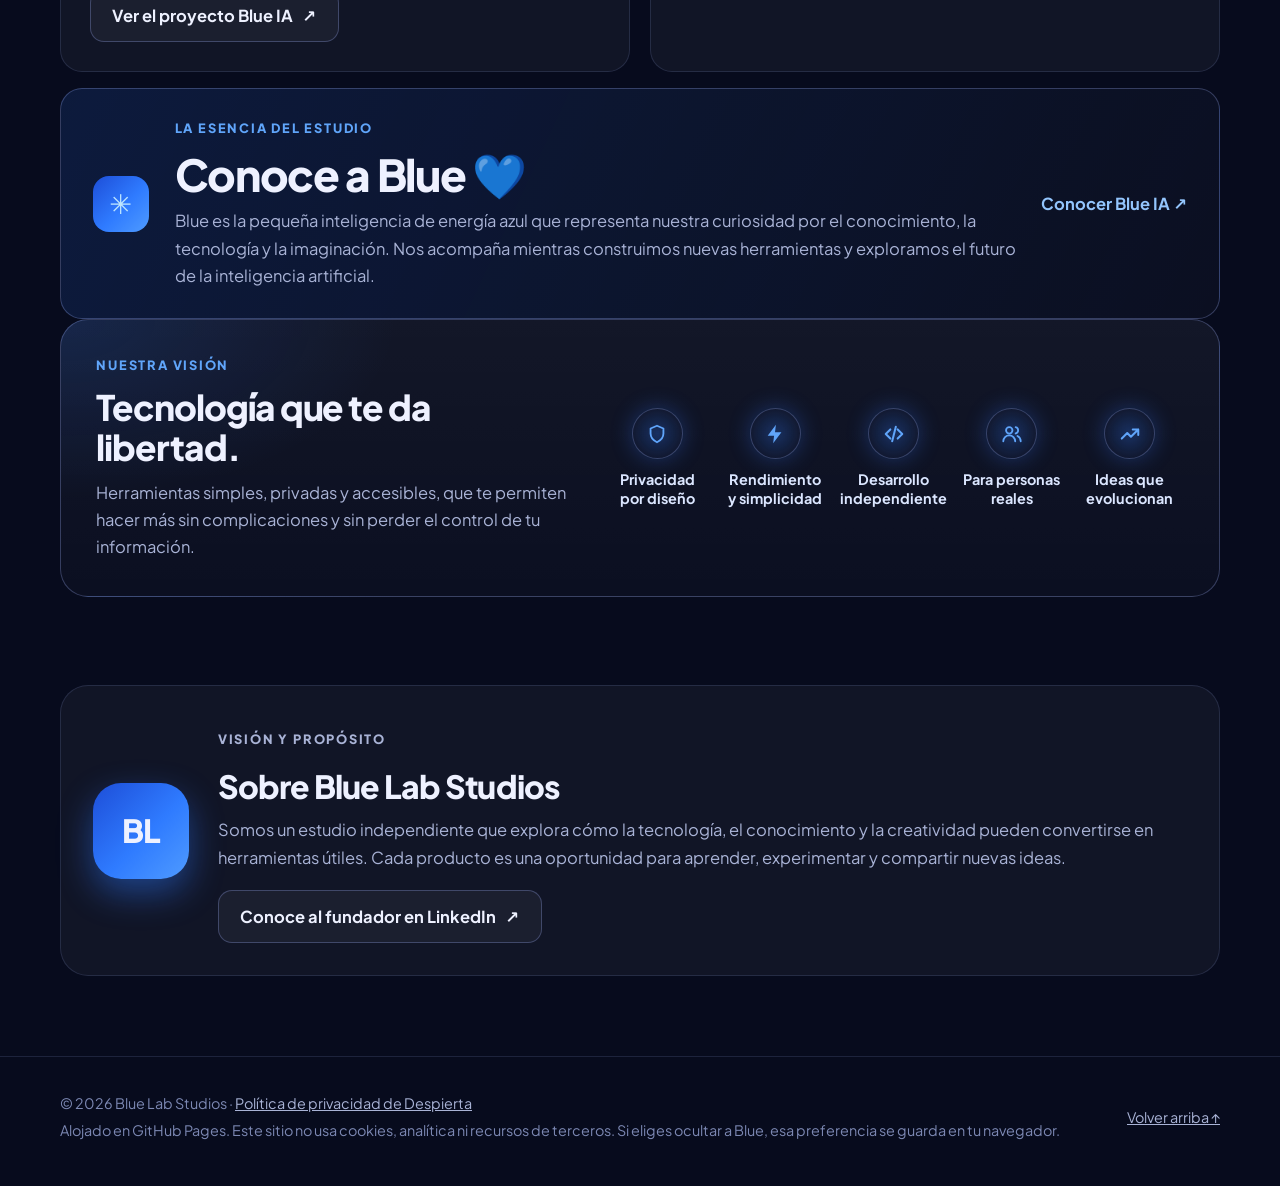
==== commit 86ef693d: "Añadir Blue Ciencia a proyectos del estudio" ====
--- a/index.html
+++ b/index.html
@@ -41,6 +41,11 @@
           "@type": "Brand",
           "name": "DocBlue",
           "url": "https://gabrielvillarreta555-code.github.io/Docblue/"
+        },
+        {
+          "@type": "Brand",
+          "name": "Blue Ciencia",
+          "url": "https://gabrielvillarreta555-code.github.io/Blue-ciencia/"
         },
         {
           "@type": "Brand",
@@ -328,6 +333,7 @@
     <a href="#producto-calcula"><strong>Calcula Panamá</strong><span>Publicado · cálculos laborales</span></a>
     <a href="#producto-velix"><strong>Vélix Blue</strong><span>Publicado · herramientas de imagen</span></a>
     <a href="#producto-docblue"><strong>DocBlue</strong><span>Publicado · visor de documentos</span></a>
+    <a href="#producto-blue-ciencia"><strong>Blue Ciencia</strong><span>Prototipo · ciencia interactiva</span></a>
     <a href="#producto-blue-ia"><strong>Blue IA</strong><span>Investigación · experimento en Colab</span></a>
   </nav>
 </div>
@@ -365,6 +371,14 @@
 <a class="btn" href="https://gabrielvillarreta555-code.github.io/Docblue/">Abrir DocBlue
 <svg width="16" height="16" viewBox="0 0 24 24" fill="none" stroke="currentColor" stroke-width="2.4" stroke-linecap="round" stroke-linejoin="round" aria-hidden="true"><path d="M5 12h14M13 6l6 6-6 6"/></svg></a>
 </div>
+</article>
+
+<article class="project" id="producto-blue-ciencia">
+<div class="shot art"><div class="clock" aria-hidden="true"><svg width="52" height="52" viewBox="0 0 24 24" fill="none" stroke="#fff" stroke-width="2" stroke-linecap="round" stroke-linejoin="round"><circle cx="12" cy="12" r="3"/><ellipse cx="12" cy="12" rx="10" ry="4" transform="rotate(45 12 12)"/><ellipse cx="12" cy="12" rx="10" ry="4" transform="rotate(-45 12 12)"/></svg></div><p>Curiosidad que<br>nos mueve</p></div>
+<div><div class="meta"><span class="badge soon">Prototipo</span><span class="badge">Ciencia interactiva</span></div>
+<h3>Blue Ciencia</h3><p>Explora la gravedad con una lección en tres niveles y un laboratorio de caída libre. Contenido científico pendiente de revisión profesional.</p>
+<ul class="tags"><li>Física</li><li>Laboratorio interactivo</li><li>Sin registro</li></ul>
+<a class="btn" href="https://gabrielvillarreta555-code.github.io/Blue-ciencia/">Abrir Blue Ciencia <span aria-hidden="true">↗</span></a></div>
 </article>
 
 <article class="project">
